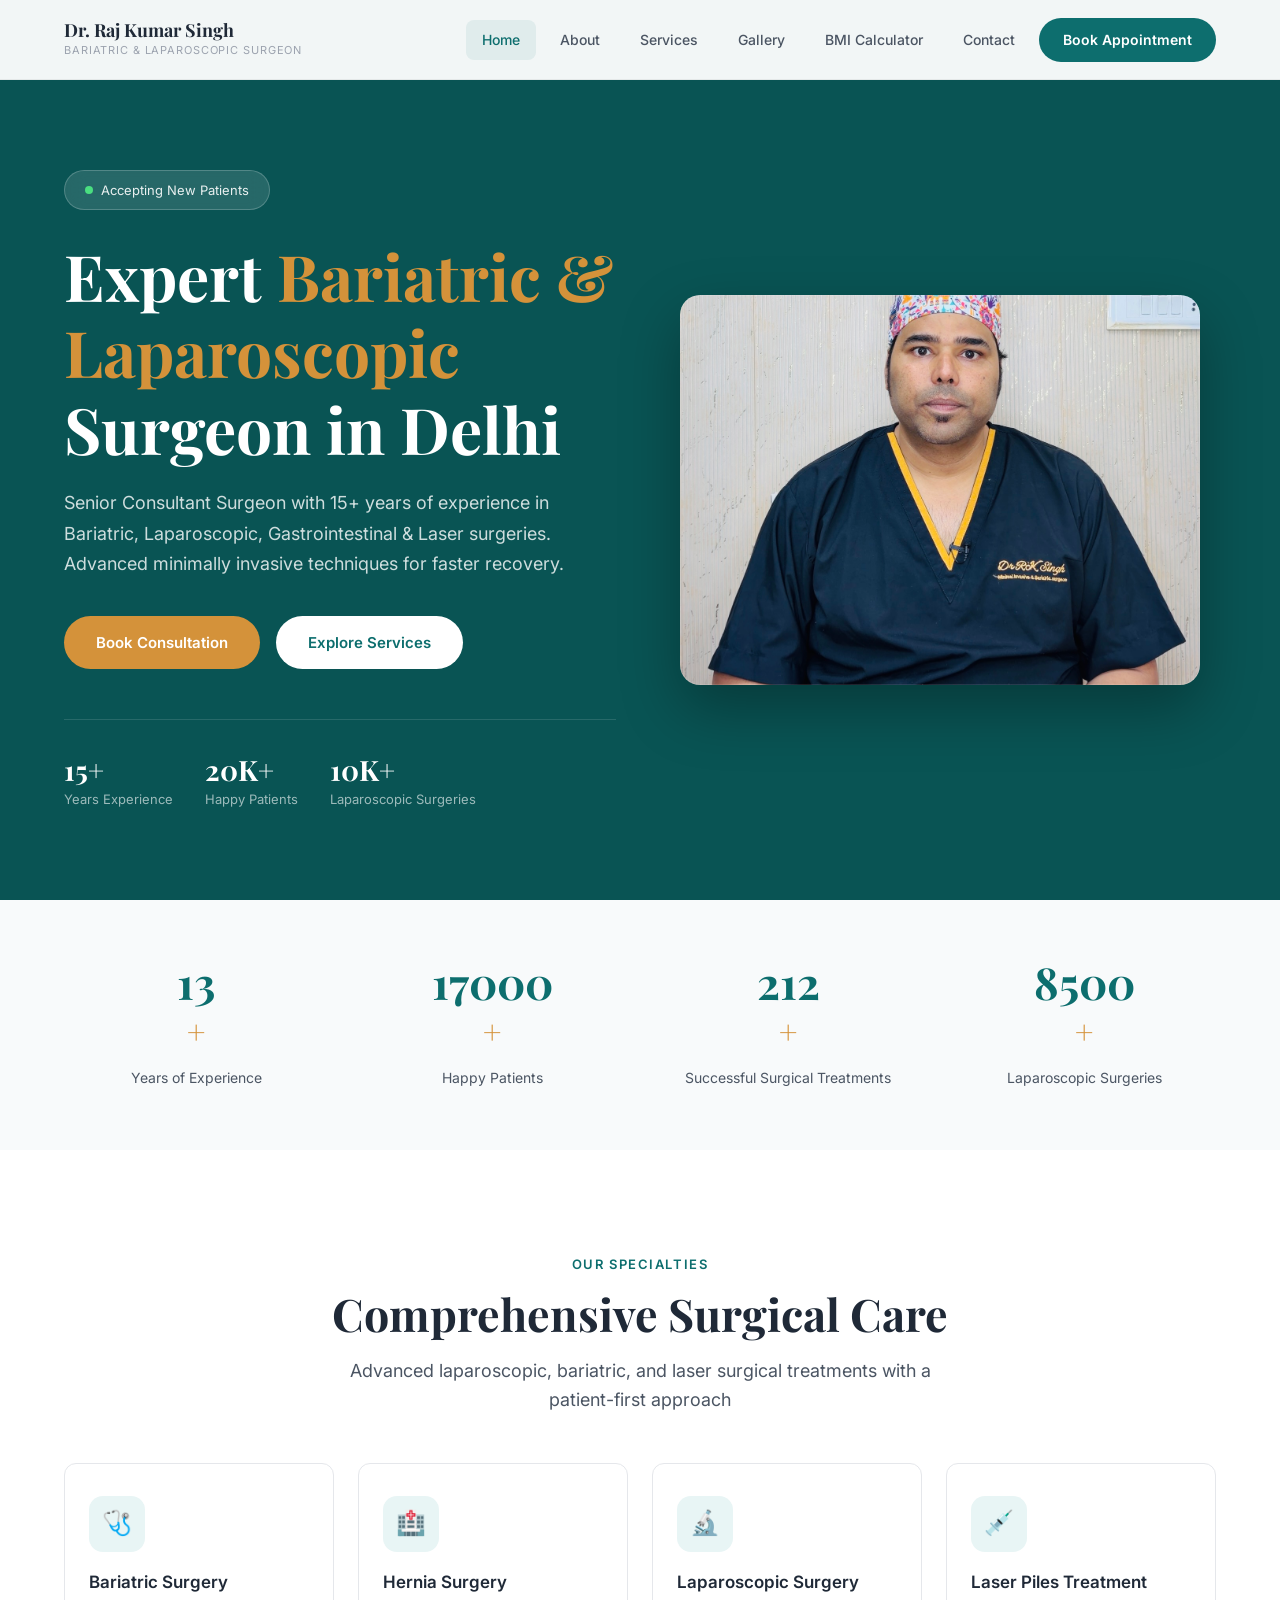
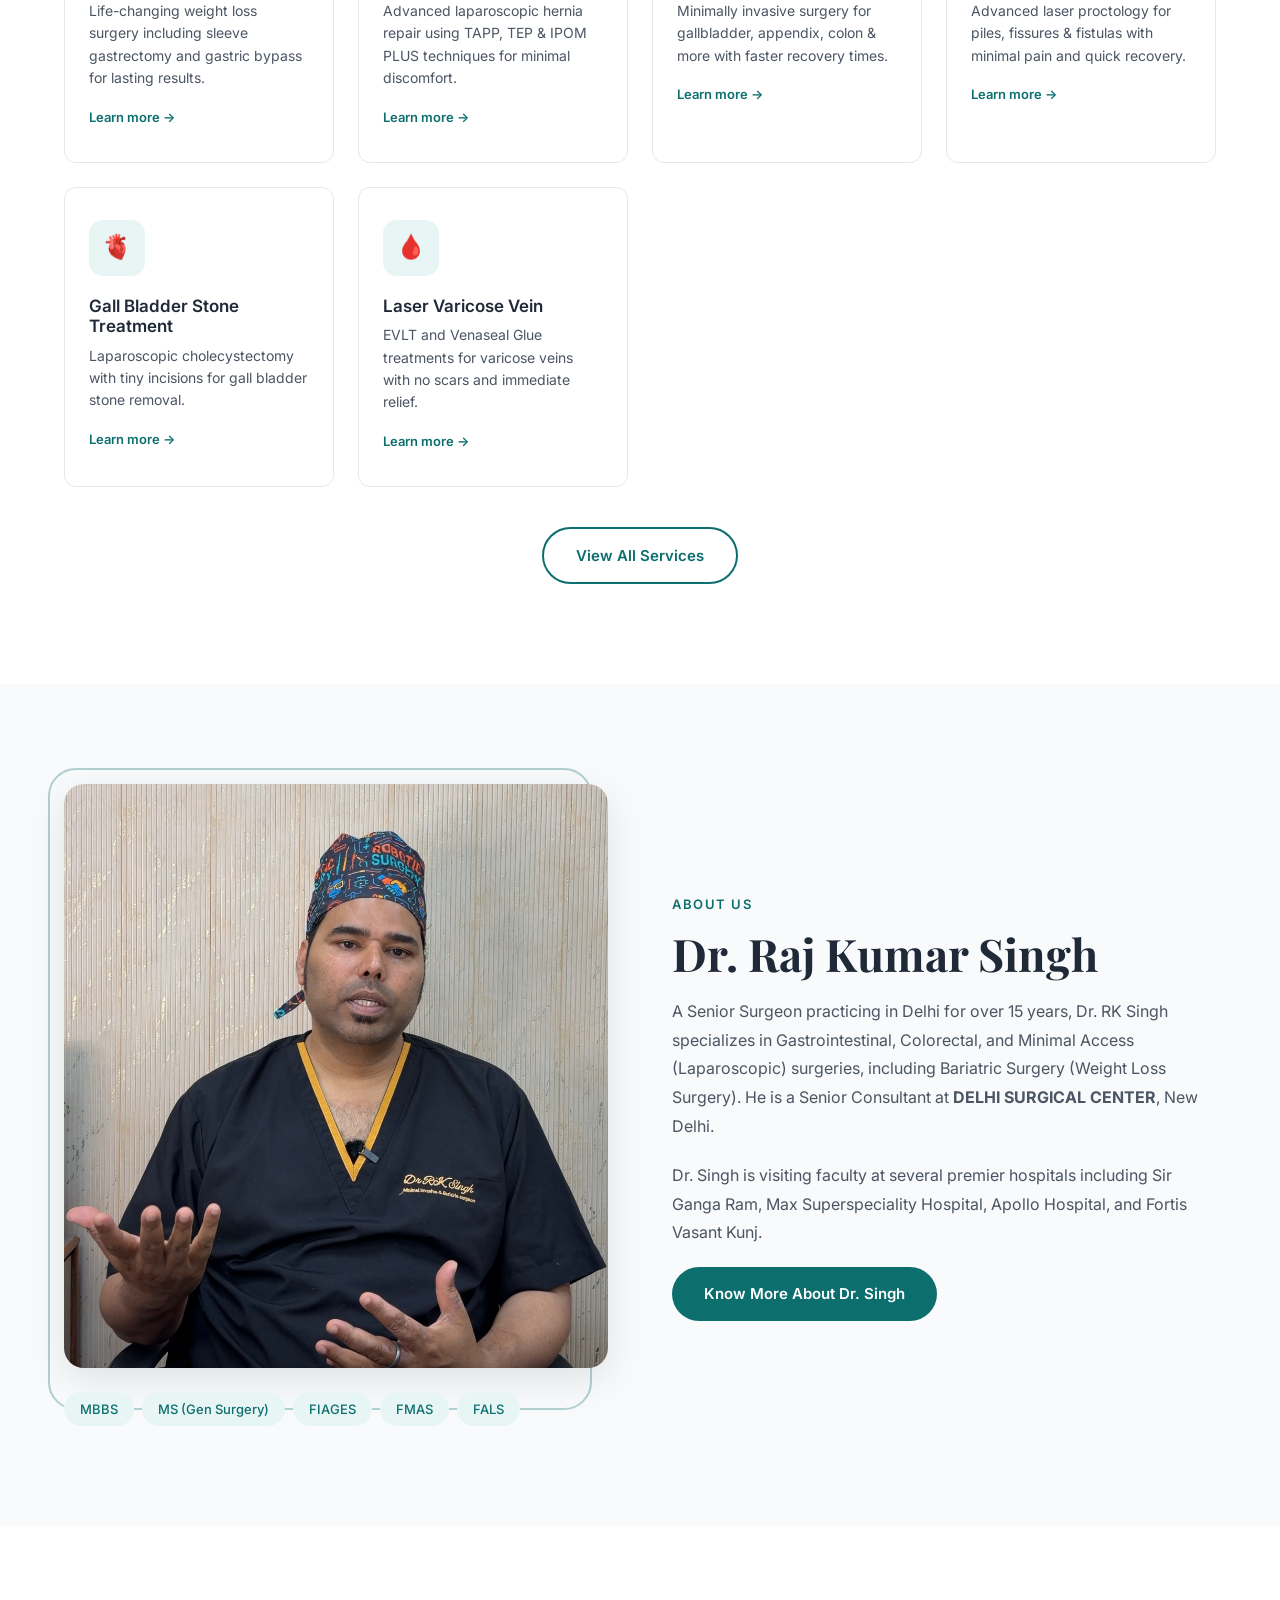
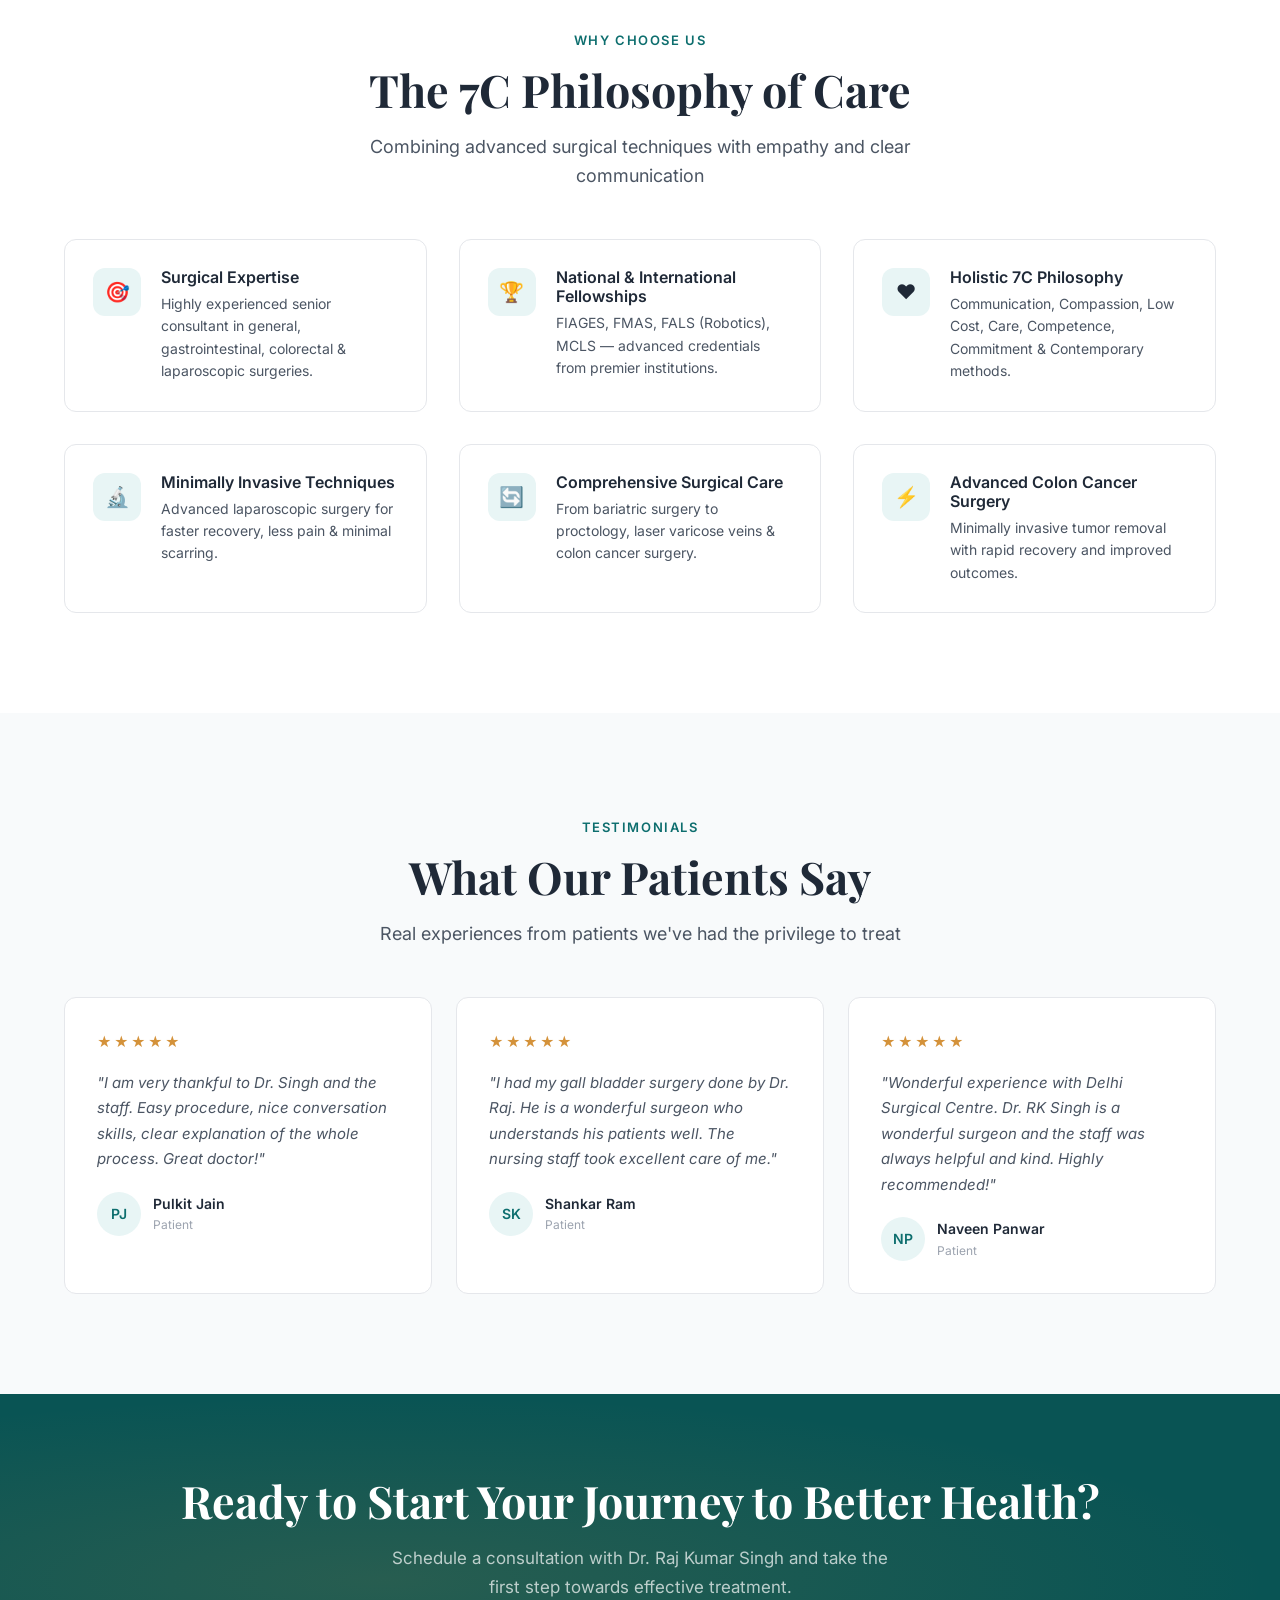
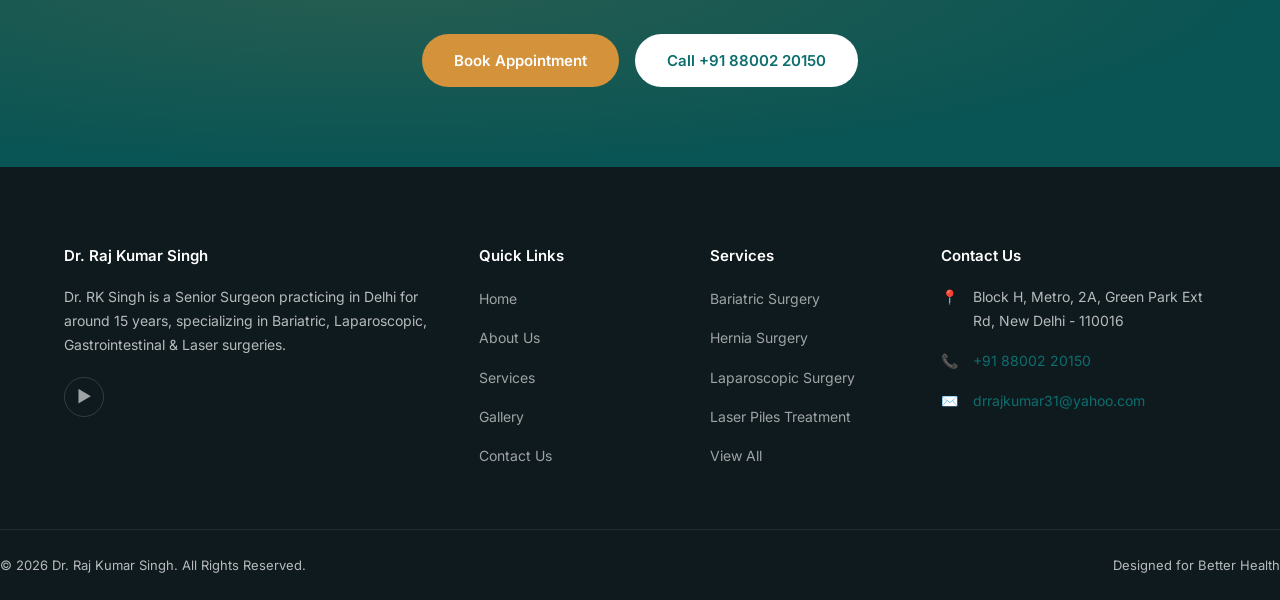
==== index.html @ a6ae3f58 "Initial commit: Dr. Raj Kumar Singh medical website" ====
<!DOCTYPE html>
<html lang="en">
<head>
  <meta charset="UTF-8">
  <meta name="viewport" content="width=device-width, initial-scale=1.0">
  <title>Dr. Raj Kumar Singh | Best Bariatric & Laparoscopic Surgeon in Green Park, Delhi</title>
  <meta name="description" content="Dr. Raj Kumar Singh - Senior Consultant Surgeon specializing in Bariatric, Laparoscopic, Gastrointestinal, Laser Piles & Hernia Surgery in Green Park, Delhi. 15+ years experience, 20,000+ happy patients.">
  <meta name="keywords" content="Bariatric Surgeon, Laparoscopic Surgeon, Laser Piles, Hernia Surgery, Weight Loss Surgery, Green Park, Delhi, Dr Raj Kumar Singh">
  <link rel="preconnect" href="https://fonts.googleapis.com">
  <link rel="preconnect" href="https://fonts.gstatic.com" crossorigin>
  <link href="https://fonts.googleapis.com/css2?family=Inter:wght@400;500;600;700&family=Playfair+Display:wght@600;700&display=swap" rel="stylesheet">
  <link rel="stylesheet" href="assets/css/styles.css">
</head>
<body>

  <a href="#main" class="skip-link">Skip to main content</a>

  <header class="header" role="banner">
    <div class="header-inner">
      <a href="index.html" class="logo" aria-label="Dr. Raj Kumar Singh Home">
        <div class="logo-text">
          <span class="name">Dr. Raj Kumar Singh</span>
          <span class="subtitle">Bariatric &amp; Laparoscopic Surgeon</span>
        </div>
      </a>
      <nav class="nav" role="navigation" aria-label="Main navigation">
        <a href="index.html" class="active">Home</a>
        <a href="about.html">About</a>
        <a href="services.html">Services</a>
        <a href="gallery.html">Gallery</a>
        <a href="tools/bmi-calculator.html">BMI Calculator</a>
        <a href="contact.html">Contact</a>
        <a href="contact.html" class="btn-nav">Book Appointment</a>
      </nav>
      <button class="hamburger" aria-label="Toggle navigation menu" aria-expanded="false">
        <span></span><span></span><span></span>
      </button>
    </div>
  </header>

  <main id="main">

    <section class="hero hero-split" aria-label="Hero banner">
      <div class="container">
        <div class="hero-split-inner">
          <div class="hero-content">
            <div class="hero-badge fade-in">
              <span class="hero-badge-dot"></span>
              Accepting New Patients
            </div>
            <h1 class="fade-in fade-in-delay-1">
              Expert <span class="highlight">Bariatric &amp; Laparoscopic</span> Surgeon in Delhi
            </h1>
            <p class="fade-in fade-in-delay-2">
              Senior Consultant Surgeon with 15+ years of experience in Bariatric, Laparoscopic, Gastrointestinal &amp; Laser surgeries. Advanced minimally invasive techniques for faster recovery.
            </p>
            <div class="hero-actions fade-in fade-in-delay-3">
              <a href="contact.html" class="btn btn-accent">Book Consultation</a>
              <a href="services.html" class="btn btn-white">Explore Services</a>
            </div>
            <div class="hero-stats-tag fade-in fade-in-delay-4">
              <div class="hero-stat-item">
                <span class="number">15+</span>
                <span class="label">Years Experience</span>
              </div>
              <div class="hero-stat-item">
                <span class="number">20K+</span>
                <span class="label">Happy Patients</span>
              </div>
              <div class="hero-stat-item">
                <span class="number">10K+</span>
                <span class="label">Laparoscopic Surgeries</span>
              </div>
            </div>
          </div>
          <div class="hero-media fade-in fade-in-delay-2">
            <div class="hero-media-frame">
              <video autoplay muted loop playsinline poster="assets/user/IMG_4590.PNG">
                <source src="assets/user/RajpreparingforOT.MOV" type="video/quicktime">
              </video>
            </div>
          </div>
        </div>
      </div>
    </section>

    <section class="section-alt stats-section" aria-label="Practice statistics">
      <div class="container">
        <div class="stats-grid">
          <div class="stat-item fade-in">
            <div class="stat-number" data-target="15">0</div>
            <div class="stat-plus">+</div>
            <div class="stat-label">Years of Experience</div>
          </div>
          <div class="stat-item fade-in">
            <div class="stat-number" data-target="20000">0</div>
            <div class="stat-plus">+</div>
            <div class="stat-label">Happy Patients</div>
          </div>
          <div class="stat-item fade-in">
            <div class="stat-number" data-target="250">0</div>
            <div class="stat-plus">+</div>
            <div class="stat-label">Successful Surgical Treatments</div>
          </div>
          <div class="stat-item fade-in">
            <div class="stat-number" data-target="10000">0</div>
            <div class="stat-plus">+</div>
            <div class="stat-label">Laparoscopic Surgeries</div>
          </div>
        </div>
      </div>
    </section>

    <section class="section" aria-label="Medical specialties">
      <div class="container">
        <div class="text-center fade-in">
          <span class="section-label">Our Specialties</span>
          <h2 class="section-title">Comprehensive Surgical Care</h2>
          <p class="section-subtitle">Advanced laparoscopic, bariatric, and laser surgical treatments with a patient-first approach</p>
        </div>
        <div class="services-grid">
          <div class="service-card fade-in fade-in-delay-1">
            <div class="service-icon">🩺</div>
            <h3>Bariatric Surgery</h3>
            <p>Life-changing weight loss surgery including sleeve gastrectomy and gastric bypass for lasting results.</p>
            <a href="services.html#bariatric" class="service-link">Learn more →</a>
          </div>
          <div class="service-card fade-in fade-in-delay-1">
            <div class="service-icon">🏥</div>
            <h3>Hernia Surgery</h3>
            <p>Advanced laparoscopic hernia repair using TAPP, TEP &amp; IPOM PLUS techniques for minimal discomfort.</p>
            <a href="services.html#hernia" class="service-link">Learn more →</a>
          </div>
          <div class="service-card fade-in fade-in-delay-2">
            <div class="service-icon">🔬</div>
            <h3>Laparoscopic Surgery</h3>
            <p>Minimally invasive surgery for gallbladder, appendix, colon &amp; more with faster recovery times.</p>
            <a href="services.html#laparoscopic" class="service-link">Learn more →</a>
          </div>
          <div class="service-card fade-in fade-in-delay-2">
            <div class="service-icon">💉</div>
            <h3>Laser Piles Treatment</h3>
            <p>Advanced laser proctology for piles, fissures &amp; fistulas with minimal pain and quick recovery.</p>
            <a href="services.html#laser-piles" class="service-link">Learn more →</a>
          </div>
          <div class="service-card fade-in fade-in-delay-3">
            <div class="service-icon">🫀</div>
            <h3>Gall Bladder Stone Treatment</h3>
            <p>Laparoscopic cholecystectomy with tiny incisions for gall bladder stone removal.</p>
            <a href="services.html#gallbladder" class="service-link">Learn more →</a>
          </div>
          <div class="service-card fade-in fade-in-delay-3">
            <div class="service-icon">🩸</div>
            <h3>Laser Varicose Vein</h3>
            <p>EVLT and Venaseal Glue treatments for varicose veins with no scars and immediate relief.</p>
            <a href="services.html#varicose-vein" class="service-link">Learn more →</a>
          </div>
        </div>
        <div class="text-center" style="margin-top:40px;">
          <a href="services.html" class="btn btn-outline">View All Services</a>
        </div>
      </div>
    </section>

    <section class="section section-alt" aria-label="About Dr. Raj Kumar Singh">
      <div class="container">
        <div class="about-grid">
          <div class="about-image fade-in">
            <img src="assets/user/IMG_4389.PNG" alt="Dr. Raj Kumar Singh">
            <div class="about-qualifications">
              <span>MBBS</span>
              <span>MS (Gen Surgery)</span>
              <span>FIAGES</span>
              <span>FMAS</span>
              <span>FALS</span>
            </div>
          </div>
          <div class="fade-in fade-in-delay-1">
            <span class="section-label">About Us</span>
            <h2>Dr. Raj Kumar Singh</h2>
            <p style="color:var(--text-secondary);line-height:1.8;margin-bottom:20px;">
              A Senior Surgeon practicing in Delhi for over 15 years, Dr. RK Singh specializes in Gastrointestinal, Colorectal, and Minimal Access (Laparoscopic) surgeries, including Bariatric Surgery (Weight Loss Surgery). He is a Senior Consultant at <strong>DELHI SURGICAL CENTER</strong>, New Delhi.
            </p>
            <p style="color:var(--text-secondary);line-height:1.8;margin-bottom:20px;">
              Dr. Singh is visiting faculty at several premier hospitals including Sir Ganga Ram, Max Superspeciality Hospital, Apollo Hospital, and Fortis Vasant Kunj.
            </p>
            <a href="about.html" class="btn btn-primary">Know More About Dr. Singh</a>
          </div>
        </div>
      </div>
    </section>

    <section class="section" aria-label="Why choose Dr. Singh">
      <div class="container">
        <div class="text-center fade-in">
          <span class="section-label">Why Choose Us</span>
          <h2 class="section-title">The 7C Philosophy of Care</h2>
          <p class="section-subtitle">Combining advanced surgical techniques with empathy and clear communication</p>
        </div>
        <div class="why-grid">
          <div class="why-card fade-in fade-in-delay-1">
            <div class="why-icon">🎯</div>
            <div><h4>Surgical Expertise</h4><p>Highly experienced senior consultant in general, gastrointestinal, colorectal &amp; laparoscopic surgeries.</p></div>
          </div>
          <div class="why-card fade-in fade-in-delay-1">
            <div class="why-icon">🏆</div>
            <div><h4>National &amp; International Fellowships</h4><p>FIAGES, FMAS, FALS (Robotics), MCLS — advanced credentials from premier institutions.</p></div>
          </div>
          <div class="why-card fade-in fade-in-delay-2">
            <div class="why-icon">❤️</div>
            <div><h4>Holistic 7C Philosophy</h4><p>Communication, Compassion, Low Cost, Care, Competence, Commitment &amp; Contemporary methods.</p></div>
          </div>
          <div class="why-card fade-in fade-in-delay-2">
            <div class="why-icon">🔬</div>
            <div><h4>Minimally Invasive Techniques</h4><p>Advanced laparoscopic surgery for faster recovery, less pain &amp; minimal scarring.</p></div>
          </div>
          <div class="why-card fade-in fade-in-delay-3">
            <div class="why-icon">🔄</div>
            <div><h4>Comprehensive Surgical Care</h4><p>From bariatric surgery to proctology, laser varicose veins &amp; colon cancer surgery.</p></div>
          </div>
          <div class="why-card fade-in fade-in-delay-3">
            <div class="why-icon">⚡</div>
            <div><h4>Advanced Colon Cancer Surgery</h4><p>Minimally invasive tumor removal with rapid recovery and improved outcomes.</p></div>
          </div>
        </div>
      </div>
    </section>

    <section class="section section-alt" aria-label="Patient testimonials">
      <div class="container">
        <div class="text-center fade-in">
          <span class="section-label">Testimonials</span>
          <h2 class="section-title">What Our Patients Say</h2>
          <p class="section-subtitle">Real experiences from patients we've had the privilege to treat</p>
        </div>
        <div class="testimonials-grid">
          <div class="testimonial-card fade-in fade-in-delay-1">
            <div class="testimonial-stars">★★★★★</div>
            <p class="testimonial-text">"I am very thankful to Dr. Singh and the staff. Easy procedure, nice conversation skills, clear explanation of the whole process. Great doctor!"</p>
            <div class="testimonial-author">
              <div class="testimonial-avatar">PJ</div>
              <div><div class="testimonial-name">Pulkit Jain</div><div class="testimonial-role">Patient</div></div>
            </div>
          </div>
          <div class="testimonial-card fade-in fade-in-delay-2">
            <div class="testimonial-stars">★★★★★</div>
            <p class="testimonial-text">"I had my gall bladder surgery done by Dr. Raj. He is a wonderful surgeon who understands his patients well. The nursing staff took excellent care of me."</p>
            <div class="testimonial-author">
              <div class="testimonial-avatar">SK</div>
              <div><div class="testimonial-name">Shankar Ram</div><div class="testimonial-role">Patient</div></div>
            </div>
          </div>
          <div class="testimonial-card fade-in fade-in-delay-3">
            <div class="testimonial-stars">★★★★★</div>
            <p class="testimonial-text">"Wonderful experience with Delhi Surgical Centre. Dr. RK Singh is a wonderful surgeon and the staff was always helpful and kind. Highly recommended!"</p>
            <div class="testimonial-author">
              <div class="testimonial-avatar">NP</div>
              <div><div class="testimonial-name">Naveen Panwar</div><div class="testimonial-role">Patient</div></div>
            </div>
          </div>
        </div>
      </div>
    </section>

    <section class="cta-section" aria-label="Call to action">
      <div class="container">
        <div class="cta-content fade-in">
          <h2>Ready to Start Your Journey to Better Health?</h2>
          <p>Schedule a consultation with Dr. Raj Kumar Singh and take the first step towards effective treatment.</p>
          <div class="cta-actions">
            <a href="contact.html" class="btn btn-accent">Book Appointment</a>
            <a href="tel:+918800220150" class="btn btn-white">Call +91 88002 20150</a>
          </div>
        </div>
      </div>
    </section>

  </main>

  <footer class="footer" role="contentinfo">
    <div class="container">
      <div class="footer-grid">
        <div>
          <h4>Dr. Raj Kumar Singh</h4>
          <p>Dr. RK Singh is a Senior Surgeon practicing in Delhi for around 15 years, specializing in Bariatric, Laparoscopic, Gastrointestinal &amp; Laser surgeries.</p>
          <div class="footer-social">
            <a href="https://youtube.com/@definitecure2717" aria-label="YouTube" target="_blank" rel="noopener">▶</a>
          </div>
        </div>
        <div>
          <h4>Quick Links</h4>
          <ul class="footer-links">
            <li><a href="index.html">Home</a></li>
            <li><a href="about.html">About Us</a></li>
            <li><a href="services.html">Services</a></li>
            <li><a href="gallery.html">Gallery</a></li>
            <li><a href="contact.html">Contact Us</a></li>
          </ul>
        </div>
        <div>
          <h4>Services</h4>
          <ul class="footer-links">
            <li><a href="services.html#bariatric">Bariatric Surgery</a></li>
            <li><a href="services.html#hernia">Hernia Surgery</a></li>
            <li><a href="services.html#laparoscopic">Laparoscopic Surgery</a></li>
            <li><a href="services.html#laser-piles">Laser Piles Treatment</a></li>
            <li><a href="services.html">View All</a></li>
          </ul>
        </div>
        <div>
          <h4>Contact Us</h4>
          <div class="footer-contact-item">
            <span class="icon">📍</span>
            <span>Block H, Metro, 2A, Green Park Ext Rd, New Delhi - 110016</span>
          </div>
          <div class="footer-contact-item">
            <span class="icon">📞</span>
            <a href="tel:+918800220150">+91 88002 20150</a>
          </div>
          <div class="footer-contact-item">
            <span class="icon">✉️</span>
            <a href="mailto:drrajkumar31@yahoo.com">drrajkumar31@yahoo.com</a>
          </div>
        </div>
      </div>
    </div>
    <div class="footer-bottom">
      <span>&copy; 2026 Dr. Raj Kumar Singh. All Rights Reserved.</span>
      <span>Designed for Better Health</span>
    </div>
  </footer>

  <script src="assets/js/main.js"></script>
</body>
</html>
---- assets/css/styles.css ----
/* ============================================
   Dr. Raj Kumar Singh - Medical Website
   Design System
   ============================================ */

/* --- CSS Variables / Design Tokens --- */
:root {
  --primary: #0D6E6E;
  --primary-dark: #095454;
  --primary-light: #E8F5F5;
  --primary-glow: rgba(13, 110, 110, 0.08);
  --accent: #D4923A;
  --accent-dark: #B87A2E;
  --accent-light: #FFF3E0;
  --surface: #FFFFFF;
  --surface-alt: #F8FAFB;
  --text: #1F2937;
  --text-secondary: #4B5563;
  --text-muted: #9CA3AF;
  --border: #E5E7EB;
  --radius: 12px;
  --radius-lg: 20px;
  --shadow-sm: 0 1px 3px rgba(0,0,0,0.06);
  --shadow: 0 4px 16px rgba(0,0,0,0.08);
  --shadow-lg: 0 12px 40px rgba(0,0,0,0.1);
  --shadow-xl: 0 24px 60px rgba(0,0,0,0.15);
  --transition: 0.3s cubic-bezier(0.4, 0, 0.2, 1);
  --font-display: 'Playfair Display', Georgia, serif;
  --font-body: 'Inter', -apple-system, BlinkMacSystemFont, 'Segoe UI', sans-serif;
  --max-width: 1200px;
  --header-height: 80px;
}

/* --- Reset & Base --- */
*, *::before, *::after {
  margin: 0;
  padding: 0;
  box-sizing: border-box;
}

html {
  scroll-behavior: smooth;
  -webkit-font-smoothing: antialiased;
  -moz-osx-font-smoothing: grayscale;
}

body {
  font-family: var(--font-body);
  color: var(--text);
  line-height: 1.7;
  background: var(--surface);
  overflow-x: hidden;
}

img {
  max-width: 100%;
  height: auto;
  display: block;
}

a {
  color: var(--primary);
  text-decoration: none;
  transition: var(--transition);
}

a:hover {
  color: var(--primary-dark);
}

.container {
  max-width: var(--max-width);
  margin: 0 auto;
  padding: 0 24px;
}

.section {
  padding: 100px 0;
}

.section-alt {
  background: var(--surface-alt);
}

/* --- Typography --- */
h1, h2, h3, h4, h5 {
  font-family: var(--font-display);
  font-weight: 700;
  line-height: 1.2;
  color: var(--text);
}

h1 { font-size: clamp(2.5rem, 5vw, 4rem); }
h2 { font-size: clamp(2rem, 3.5vw, 3rem); margin-bottom: 16px; }
h3 { font-size: clamp(1.25rem, 2vw, 1.5rem); }
h4 { font-size: 1.125rem; }

.section-label {
  display: inline-block;
  font-family: var(--font-body);
  font-size: 0.8125rem;
  font-weight: 600;
  text-transform: uppercase;
  letter-spacing: 0.12em;
  color: var(--primary);
  margin-bottom: 12px;
}

.section-title {
  margin-bottom: 16px;
}

.section-subtitle {
  font-family: var(--font-body);
  font-size: 1.125rem;
  color: var(--text-secondary);
  max-width: 600px;
  line-height: 1.6;
}

.text-center { text-align: center; }
.text-center .section-subtitle { margin: 0 auto; }

/* --- Buttons --- */
.btn {
  display: inline-flex;
  align-items: center;
  gap: 8px;
  padding: 14px 32px;
  font-family: var(--font-body);
  font-size: 0.9375rem;
  font-weight: 600;
  border-radius: 50px;
  border: none;
  cursor: pointer;
  transition: var(--transition);
  text-decoration: none;
}

.btn-primary {
  background: var(--primary);
  color: #fff;
}

.btn-primary:hover {
  background: var(--primary-dark);
  color: #fff;
  transform: translateY(-2px);
  box-shadow: 0 8px 24px rgba(13, 110, 110, 0.3);
}

.btn-accent {
  background: var(--accent);
  color: #fff;
}

.btn-accent:hover {
  background: var(--accent-dark);
  color: #fff;
  transform: translateY(-2px);
  box-shadow: 0 8px 24px rgba(212, 146, 58, 0.3);
}

.btn-outline {
  background: transparent;
  color: var(--primary);
  border: 2px solid var(--primary);
}

.btn-outline:hover {
  background: var(--primary);
  color: #fff;
  transform: translateY(-2px);
}

.btn-white {
  background: #fff;
  color: var(--primary);
}

.btn-white:hover {
  background: var(--primary-light);
  transform: translateY(-2px);
  box-shadow: 0 8px 24px rgba(255,255,255,0.3);
}

/* --- Header / Navbar --- */
.header {
  position: fixed;
  top: 0;
  left: 0;
  right: 0;
  z-index: 1000;
  background: rgba(255,255,255,0.95);
  backdrop-filter: blur(20px);
  -webkit-backdrop-filter: blur(20px);
  border-bottom: 1px solid rgba(0,0,0,0.06);
  transition: var(--transition);
  height: var(--header-height);
}

.header.scrolled {
  box-shadow: 0 2px 20px rgba(0,0,0,0.08);
}

.header-inner {
  display: flex;
  align-items: center;
  justify-content: space-between;
  height: var(--header-height);
  max-width: var(--max-width);
  margin: 0 auto;
  padding: 0 24px;
}

.logo {
  display: flex;
  align-items: center;
  gap: 12px;
}

.logo img {
  height: 48px;
  width: auto;
}

.logo-text {
  display: flex;
  flex-direction: column;
}

.logo-text .name {
  font-family: var(--font-display);
  font-size: 1.125rem;
  font-weight: 700;
  color: var(--text);
  line-height: 1.2;
}

.logo-text .subtitle {
  font-size: 0.6875rem;
  color: var(--text-muted);
  text-transform: uppercase;
  letter-spacing: 0.08em;
}

/* --- Navigation --- */
.nav {
  display: flex;
  align-items: center;
  gap: 8px;
}

.nav a {
  padding: 8px 16px;
  font-size: 0.875rem;
  font-weight: 500;
  color: var(--text-secondary);
  border-radius: 8px;
  transition: var(--transition);
}

.nav a:hover,
.nav a.active {
  color: var(--primary);
  background: var(--primary-glow);
}

.nav .btn-nav {
  background: var(--primary);
  color: #fff;
  padding: 10px 24px;
  border-radius: 50px;
  font-weight: 600;
}

.nav .btn-nav:hover {
  background: var(--primary-dark);
  color: #fff;
}

/* Hamburger */
.hamburger {
  display: none;
  flex-direction: column;
  gap: 5px;
  cursor: pointer;
  padding: 8px;
  background: none;
  border: none;
}

.hamburger span {
  display: block;
  width: 26px;
  height: 2.5px;
  background: var(--text);
  border-radius: 2px;
  transition: var(--transition);
}

.hamburger.active span:nth-child(1) { transform: rotate(45deg) translate(5px, 5px); }
.hamburger.active span:nth-child(2) { opacity: 0; }
.hamburger.active span:nth-child(3) { transform: rotate(-45deg) translate(5px, -5px); }

/* --- Hero Section --- */
.hero {
  min-height: 100vh;
  display: flex;
  align-items: center;
  position: relative;
  overflow: hidden;
  padding-top: var(--header-height);
  background: var(--primary-dark);
}

.hero .container {
  position: relative;
  z-index: 2;
  width: 100%;
}

.hero-content {
  max-width: 600px;
}

/* Split hero layout */
.hero-split-inner {
  display: grid;
  grid-template-columns: 1fr 1fr;
  gap: 48px;
  align-items: center;
  min-height: calc(100vh - var(--header-height) - 80px);
}

.hero-media {
  display: flex;
  justify-content: center;
  align-items: center;
}

.hero-media-frame {
  position: relative;
  width: 100%;
  max-width: 520px;
  border-radius: 20px;
  overflow: hidden;
  box-shadow: 0 24px 60px rgba(0,0,0,0.3);
  aspect-ratio: 4/3;
}

.hero-media-frame::after {
  content: '';
  position: absolute;
  inset: 0;
  border-radius: 20px;
  border: 1px solid rgba(255,255,255,0.1);
  pointer-events: none;
}

.hero-media-frame video,
.hero-media-frame img {
  width: 100%;
  height: 100%;
  object-fit: cover;
  display: block;
}

.hero-badge {
  display: inline-flex;
  align-items: center;
  gap: 8px;
  padding: 8px 20px;
  background: rgba(255,255,255,0.12);
  border: 1px solid rgba(255,255,255,0.2);
  border-radius: 50px;
  font-size: 0.8125rem;
  color: rgba(255,255,255,0.9);
  margin-bottom: 28px;
  backdrop-filter: blur(10px);
}

.hero-badge-dot {
  width: 8px;
  height: 8px;
  background: #4ADE80;
  border-radius: 50%;
  animation: pulse-dot 2s ease-in-out infinite;
}

@keyframes pulse-dot {
  0%, 100% { opacity: 1; }
  50% { opacity: 0.4; }
}

.hero h1 {
  color: #fff;
  margin-bottom: 20px;
}

.hero h1 .highlight {
  color: var(--accent);
}

.hero p {
  font-size: 1.125rem;
  color: rgba(255,255,255,0.8);
  line-height: 1.7;
  margin-bottom: 36px;
  max-width: 540px;
}

.hero-actions {
  display: flex;
  gap: 16px;
  flex-wrap: wrap;
}

.hero-stats-tag {
  display: flex;
  gap: 32px;
  margin-top: 50px;
  padding-top: 36px;
  border-top: 1px solid rgba(255,255,255,0.12);
}

.hero-stat-item {
  display: flex;
  flex-direction: column;
}

.hero-stat-item .number {
  font-family: var(--font-display);
  font-size: 1.75rem;
  font-weight: 700;
  color: #fff;
  line-height: 1;
}

.hero-stat-item .label {
  font-size: 0.8125rem;
  color: rgba(255,255,255,0.6);
  margin-top: 4px;
}

/* --- Services Grid --- */
.services-grid {
  display: grid;
  grid-template-columns: repeat(auto-fill, minmax(260px, 1fr));
  gap: 24px;
  margin-top: 48px;
}

.service-card {
  background: var(--surface);
  border: 1px solid var(--border);
  border-radius: var(--radius);
  padding: 32px 24px;
  transition: var(--transition);
  cursor: default;
}

.service-card:hover {
  border-color: var(--primary);
  box-shadow: var(--shadow);
  transform: translateY(-4px);
}

.service-icon {
  width: 56px;
  height: 56px;
  background: var(--primary-light);
  border-radius: 14px;
  display: flex;
  align-items: center;
  justify-content: center;
  margin-bottom: 20px;
  font-size: 1.5rem;
}

.service-card h3 {
  font-family: var(--font-body);
  font-weight: 600;
  font-size: 1.0625rem;
  margin-bottom: 8px;
}

.service-card p {
  font-size: 0.875rem;
  color: var(--text-secondary);
  line-height: 1.6;
}

.service-card .service-link {
  display: inline-flex;
  align-items: center;
  gap: 6px;
  margin-top: 16px;
  font-size: 0.8125rem;
  font-weight: 600;
  color: var(--primary);
}

/* --- About Section --- */
.about-grid {
  display: grid;
  grid-template-columns: 1fr 1fr;
  gap: 64px;
  align-items: center;
}

.about-image {
  position: relative;
}

.about-image img {
  width: 100%;
  border-radius: var(--radius-lg);
  box-shadow: var(--shadow-lg);
}

.about-image::before {
  content: '';
  position: absolute;
  top: -16px;
  left: -16px;
  right: 16px;
  bottom: 16px;
  border: 2px solid var(--primary);
  border-radius: calc(var(--radius-lg) + 8px);
  z-index: -1;
  opacity: 0.3;
}

.about-qualifications {
  display: flex;
  flex-wrap: wrap;
  gap: 8px;
  margin-top: 24px;
}

.about-qualifications span {
  display: inline-flex;
  padding: 6px 16px;
  background: var(--primary-light);
  color: var(--primary);
  border-radius: 50px;
  font-size: 0.8125rem;
  font-weight: 500;
}

/* --- Stats Counter --- */
.stats-grid {
  display: grid;
  grid-template-columns: repeat(4, 1fr);
  gap: 32px;
  padding: 60px 0;
}

.stat-item {
  text-align: center;
}

.stat-number {
  font-family: var(--font-display);
  font-size: 2.75rem;
  font-weight: 700;
  color: var(--primary);
  line-height: 1;
}

.stat-plus {
  font-family: var(--font-display);
  font-size: 2rem;
  font-weight: 700;
  color: var(--accent);
}

.stat-label {
  font-size: 0.875rem;
  color: var(--text-secondary);
  margin-top: 8px;
}

/* --- Why Choose Us --- */
.why-grid {
  display: grid;
  grid-template-columns: repeat(auto-fill, minmax(320px, 1fr));
  gap: 32px;
  margin-top: 48px;
}

.why-card {
  display: flex;
  gap: 20px;
  padding: 28px;
  background: var(--surface);
  border-radius: var(--radius);
  border: 1px solid var(--border);
  transition: var(--transition);
}

.why-card:hover {
  border-color: var(--primary);
  box-shadow: var(--shadow);
}

.why-icon {
  width: 48px;
  height: 48px;
  min-width: 48px;
  background: var(--primary-light);
  border-radius: 12px;
  display: flex;
  align-items: center;
  justify-content: center;
  font-size: 1.25rem;
}

.why-card h4 {
  font-family: var(--font-body);
  font-weight: 600;
  font-size: 1rem;
  margin-bottom: 6px;
}

.why-card p {
  font-size: 0.875rem;
  color: var(--text-secondary);
  line-height: 1.6;
}

/* --- Testimonials --- */
.testimonials-grid {
  display: grid;
  grid-template-columns: repeat(auto-fill, minmax(320px, 1fr));
  gap: 24px;
  margin-top: 48px;
}

.testimonial-card {
  background: var(--surface);
  border: 1px solid var(--border);
  border-radius: var(--radius);
  padding: 32px;
  transition: var(--transition);
}

.testimonial-card:hover {
  box-shadow: var(--shadow);
  transform: translateY(-2px);
}

.testimonial-stars {
  color: var(--accent);
  font-size: 0.875rem;
  margin-bottom: 16px;
  letter-spacing: 2px;
}

.testimonial-text {
  font-size: 0.9375rem;
  color: var(--text-secondary);
  line-height: 1.7;
  font-style: italic;
  margin-bottom: 20px;
}

.testimonial-author {
  display: flex;
  align-items: center;
  gap: 12px;
}

.testimonial-avatar {
  width: 44px;
  height: 44px;
  border-radius: 50%;
  background: var(--primary-light);
  display: flex;
  align-items: center;
  justify-content: center;
  font-weight: 600;
  color: var(--primary);
  font-size: 0.875rem;
}

.testimonial-name {
  font-weight: 600;
  font-size: 0.875rem;
}

.testimonial-role {
  font-size: 0.75rem;
  color: var(--text-muted);
}

/* --- CTA Section --- */
.cta-section {
  background: var(--primary-dark);
  position: relative;
  overflow: hidden;
}

.cta-section::before {
  content: '';
  position: absolute;
  inset: 0;
  background: radial-gradient(ellipse at 30% 50%, rgba(212,146,58,0.15) 0%, transparent 70%);
}

.cta-content {
  position: relative;
  text-align: center;
  padding: 80px 0;
}

.cta-content h2 {
  color: #fff;
  margin-bottom: 16px;
}

.cta-content p {
  color: rgba(255,255,255,0.7);
  max-width: 500px;
  margin: 0 auto 32px;
  font-size: 1.0625rem;
}

.cta-actions {
  display: flex;
  gap: 16px;
  justify-content: center;
  flex-wrap: wrap;
}

/* --- Contact Page --- */
.contact-grid {
  display: grid;
  grid-template-columns: 1fr 1fr;
  gap: 48px;
  align-items: start;
}

.contact-info-cards {
  display: flex;
  flex-direction: column;
  gap: 20px;
}

.contact-card {
  display: flex;
  gap: 16px;
  padding: 24px;
  background: var(--surface);
  border: 1px solid var(--border);
  border-radius: var(--radius);
  transition: var(--transition);
}

.contact-card:hover {
  border-color: var(--primary);
  box-shadow: var(--shadow-sm);
}

.contact-card-icon {
  width: 48px;
  height: 48px;
  min-width: 48px;
  background: var(--primary-light);
  border-radius: 12px;
  display: flex;
  align-items: center;
  justify-content: center;
  font-size: 1.25rem;
}

.contact-card h4 {
  font-family: var(--font-body);
  font-weight: 600;
  font-size: 0.9375rem;
  margin-bottom: 4px;
}

.contact-card p,
.contact-card a {
  font-size: 0.875rem;
  color: var(--text-secondary);
  line-height: 1.5;
}

.contact-form {
  background: var(--surface);
  border: 1px solid var(--border);
  border-radius: var(--radius-lg);
  padding: 40px;
}

.contact-form h3 {
  margin-bottom: 24px;
}

.form-group {
  margin-bottom: 20px;
}

.form-group label {
  display: block;
  font-size: 0.8125rem;
  font-weight: 600;
  margin-bottom: 6px;
  color: var(--text);
}

.form-group input,
.form-group textarea,
.form-group select {
  width: 100%;
  padding: 12px 16px;
  border: 1.5px solid var(--border);
  border-radius: 10px;
  font-family: var(--font-body);
  font-size: 0.9375rem;
  transition: var(--transition);
  background: var(--surface-alt);
  color: var(--text);
}

.form-group input:focus,
.form-group textarea:focus,
.form-group select:focus {
  outline: none;
  border-color: var(--primary);
  box-shadow: 0 0 0 3px var(--primary-glow);
  background: var(--surface);
}

.form-group textarea {
  min-height: 120px;
  resize: vertical;
}

.form-row {
  display: grid;
  grid-template-columns: 1fr 1fr;
  gap: 16px;
}

/* --- Map --- */
.map-container {
  margin-top: 48px;
  border-radius: var(--radius-lg);
  overflow: hidden;
  border: 1px solid var(--border);
  box-shadow: var(--shadow);
}

.map-container iframe {
  width: 100%;
  height: 400px;
  display: block;
}

/* --- BMI Calculator (deprecated - now inline in tools/bmi-calculator.html) --- */

/* --- Footer --- */
.footer {
  background: #0F1A1E;
  color: rgba(255,255,255,0.7);
  padding: 80px 0 0;
}

.footer-grid {
  display: grid;
  grid-template-columns: 2fr 1fr 1fr 1.5fr;
  gap: 48px;
}

.footer h4 {
  color: #fff;
  font-family: var(--font-body);
  font-weight: 600;
  font-size: 0.9375rem;
  margin-bottom: 20px;
}

.footer p {
  font-size: 0.875rem;
  line-height: 1.7;
  margin-bottom: 16px;
}

.footer-logo img {
  height: 48px;
  margin-bottom: 16px;
  filter: brightness(10);
}

.footer-links {
  list-style: none;
}

.footer-links li {
  margin-bottom: 12px;
}

.footer-links a {
  font-size: 0.875rem;
  color: rgba(255,255,255,0.6);
  transition: var(--transition);
}

.footer-links a:hover {
  color: var(--accent);
  padding-left: 4px;
}

.footer-contact-item {
  display: flex;
  gap: 12px;
  margin-bottom: 16px;
  font-size: 0.875rem;
}

.footer-contact-item .icon {
  color: var(--accent);
  min-width: 20px;
}

.footer-social {
  display: flex;
  gap: 12px;
  margin-top: 20px;
}

.footer-social a {
  width: 40px;
  height: 40px;
  border: 1px solid rgba(255,255,255,0.15);
  border-radius: 50%;
  display: flex;
  align-items: center;
  justify-content: center;
  color: rgba(255,255,255,0.6);
  transition: var(--transition);
  font-size: 1rem;
}

.footer-social a:hover {
  border-color: var(--accent);
  color: var(--accent);
  background: rgba(212,146,58,0.1);
}

.footer-subscribe form {
  display: flex;
  gap: 8px;
}

.footer-subscribe input {
  flex: 1;
  padding: 12px 16px;
  border: 1px solid rgba(255,255,255,0.15);
  border-radius: 8px;
  background: rgba(255,255,255,0.05);
  color: #fff;
  font-size: 0.875rem;
}

.footer-subscribe input::placeholder {
  color: rgba(255,255,255,0.35);
}

.footer-subscribe input:focus {
  outline: none;
  border-color: var(--accent);
}

.footer-bottom {
  margin-top: 48px;
  padding: 24px 0;
  border-top: 1px solid rgba(255,255,255,0.08);
  display: flex;
  justify-content: space-between;
  align-items: center;
  font-size: 0.8125rem;
}

/* --- Page Header (inner pages) --- */
.page-header {
  padding-top: calc(var(--header-height) + 60px);
  padding-bottom: 60px;
  background: var(--primary-dark);
  position: relative;
  overflow: hidden;
}

.page-header::after {
  content: '';
  position: absolute;
  bottom: 0;
  left: 0;
  right: 0;
  height: 4px;
  background: linear-gradient(90deg, var(--accent), var(--primary), var(--accent));
}

.page-header h1 {
  color: #fff;
  margin-bottom: 12px;
}

.page-header p {
  color: rgba(255,255,255,0.7);
  font-size: 1.0625rem;
  max-width: 500px;
}

/* --- Breadcrumbs --- */
.breadcrumbs {
  display: flex;
  gap: 8px;
  align-items: center;
  margin-bottom: 20px;
  font-size: 0.8125rem;
}

.breadcrumbs a {
  color: rgba(255,255,255,0.5);
}

.breadcrumbs a:hover {
  color: var(--accent);
}

.breadcrumbs span {
  color: rgba(255,255,255,0.3);
}

.breadcrumbs .current {
  color: var(--accent);
}

/* --- Gallery --- */
.gallery-grid {
  display: grid;
  grid-template-columns: repeat(auto-fill, minmax(280px, 1fr));
  gap: 16px;
  margin-top: 48px;
}

.gallery-item {
  position: relative;
  border-radius: var(--radius);
  overflow: hidden;
  aspect-ratio: 4/3;
  cursor: pointer;
}

.gallery-item img {
  width: 100%;
  height: 100%;
  object-fit: cover;
  transition: var(--transition);
}

.gallery-item:hover img {
  transform: scale(1.05);
}

.gallery-item .overlay {
  position: absolute;
  inset: 0;
  background: rgba(0,0,0,0.4);
  display: flex;
  align-items: center;
  justify-content: center;
  opacity: 0;
  transition: var(--transition);
}

.gallery-item:hover .overlay {
  opacity: 1;
}

/* --- Lightbox --- */
.lightbox {
  position: fixed;
  inset: 0;
  z-index: 2000;
  background: rgba(0,0,0,0.9);
  display: none;
  align-items: center;
  justify-content: center;
  padding: 40px;
}

.lightbox.open {
  display: flex;
}

.lightbox img {
  max-width: 90vw;
  max-height: 90vh;
  object-fit: contain;
  border-radius: 8px;
}

.lightbox-close {
  position: absolute;
  top: 24px;
  right: 24px;
  color: #fff;
  font-size: 2rem;
  cursor: pointer;
  width: 48px;
  height: 48px;
  display: flex;
  align-items: center;
  justify-content: center;
  border-radius: 50%;
  background: rgba(255,255,255,0.1);
  border: none;
  transition: var(--transition);
}

.lightbox-close:hover {
  background: rgba(255,255,255,0.2);
}

/* --- Services Detail --- */
.service-detail-hero {
  background: var(--primary-dark);
  padding-top: calc(var(--header-height) + 40px);
  padding-bottom: 60px;
  color: #fff;
}

.service-detail-content {
  max-width: 800px;
  margin: 0 auto;
}

.service-detail-content h2 {
  margin-top: 40px;
  margin-bottom: 16px;
}

.service-detail-content p {
  color: var(--text-secondary);
  line-height: 1.8;
  margin-bottom: 16px;
}

.service-detail-content ul {
  list-style: none;
  margin-bottom: 24px;
}

.service-detail-content ul li {
  padding: 8px 0 8px 28px;
  position: relative;
  color: var(--text-secondary);
}

.service-detail-content ul li::before {
  content: '✓';
  position: absolute;
  left: 0;
  color: var(--primary);
  font-weight: 700;
}

/* --- Animations --- */
.fade-in {
  opacity: 0;
  transform: translateY(24px);
  transition: opacity 0.6s ease, transform 0.6s ease;
}

.fade-in.visible {
  opacity: 1;
  transform: translateY(0);
}

.fade-in-delay-1 { transition-delay: 0.1s; }
.fade-in-delay-2 { transition-delay: 0.2s; }
.fade-in-delay-3 { transition-delay: 0.3s; }
.fade-in-delay-4 { transition-delay: 0.4s; }

/* --- Mobile Responsive --- */
@media (max-width: 1024px) {
  .about-grid {
    grid-template-columns: 1fr;
    gap: 40px;
  }
  .contact-grid {
    grid-template-columns: 1fr;
  }
  .footer-grid {
    grid-template-columns: 1fr 1fr;
    gap: 32px;
  }
  .stats-grid {
    grid-template-columns: repeat(2, 1fr);
    gap: 24px;
  }
}

@media (max-width: 768px) {
  .nav {
    position: fixed;
    top: var(--header-height);
    left: 0;
    right: 0;
    background: rgba(255,255,255,0.98);
    backdrop-filter: blur(20px);
    flex-direction: column;
    padding: 24px;
    gap: 8px;
    border-bottom: 1px solid var(--border);
    transform: translateY(-120%);
    opacity: 0;
    transition: var(--transition);
    box-shadow: var(--shadow-lg);
  }

  .nav.open {
    transform: translateY(0);
    opacity: 1;
  }

  .nav a {
    width: 100%;
    padding: 12px 16px;
  }

  .hamburger {
    display: flex;
  }

  .section {
    padding: 60px 0;
  }

  .hero-split-inner {
    grid-template-columns: 1fr;
    gap: 32px;
    min-height: auto;
    padding: 40px 0;
  }

  .hero-media {
    order: -1;
  }

  .hero-media-frame {
    max-width: 100%;
    aspect-ratio: 16/9;
  }

  .hero h1 {
    font-size: 2rem;
  }

  .hero-stats-tag {
    flex-wrap: wrap;
    gap: 20px;
  }

  .services-grid {
    grid-template-columns: 1fr;
  }

  .form-row {
    grid-template-columns: 1fr;
  }

  .footer-grid {
    grid-template-columns: 1fr;
  }

  .footer-bottom {
    flex-direction: column;
    gap: 12px;
    text-align: center;
  }

  .cta-content {
    padding: 60px 0;
  }

  .contact-form {
    padding: 24px;
  }

  .testimonials-grid {
    grid-template-columns: 1fr;
  }

  .why-grid {
    grid-template-columns: 1fr;
  }
}

@media (max-width: 480px) {
  .hero-actions {
    flex-direction: column;
  }

  .hero-actions .btn {
    width: 100%;
    justify-content: center;
  }

  .stats-grid {
    grid-template-columns: 1fr 1fr;
    gap: 16px;
  }

  .stat-number {
    font-size: 2rem;
  }
}

/* --- Accessibility & Utility --- */
.sr-only {
  position: absolute;
  width: 1px;
  height: 1px;
  padding: 0;
  margin: -1px;
  overflow: hidden;
  clip: rect(0,0,0,0);
  white-space: nowrap;
  border: 0;
}

.skip-link {
  position: absolute;
  top: -100%;
  left: 16px;
  background: var(--primary);
  color: #fff;
  padding: 12px 24px;
  z-index: 10000;
  border-radius: 0 0 8px 8px;
}

.skip-link:focus {
  top: 0;
}
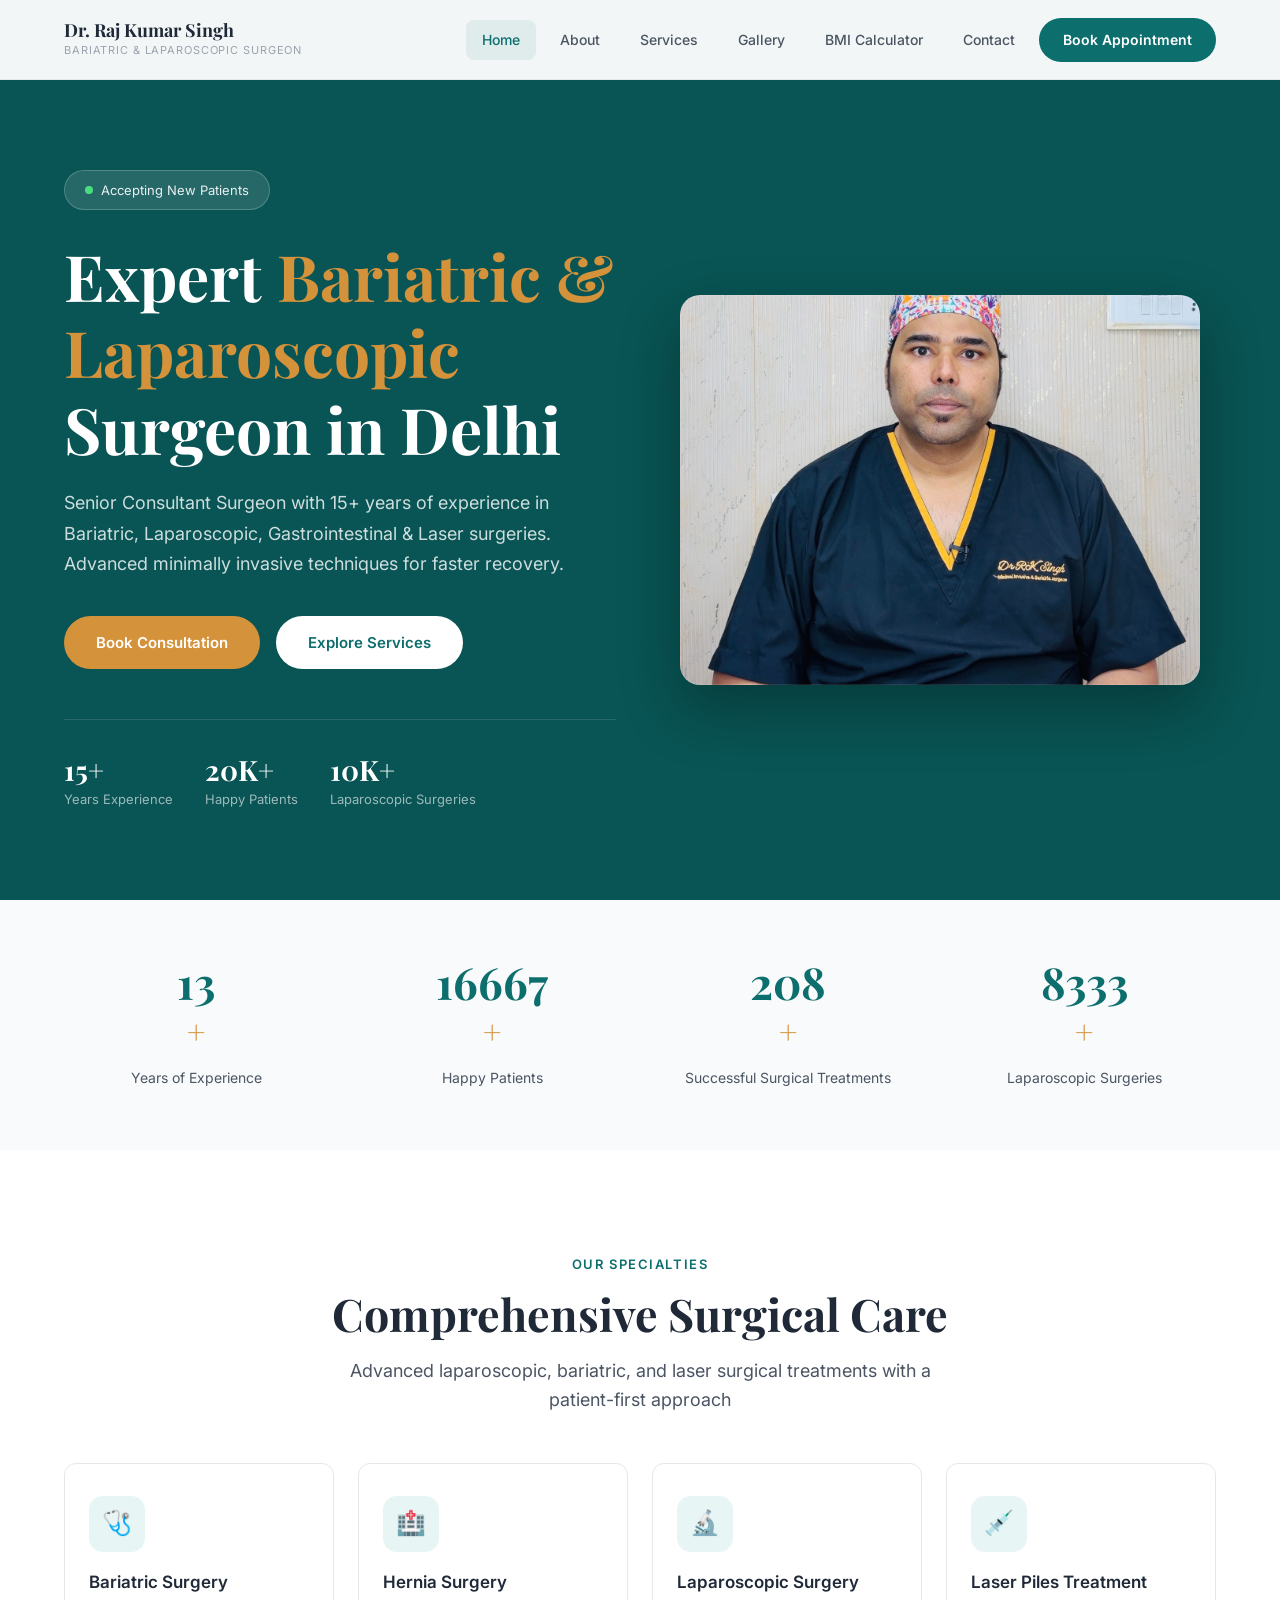
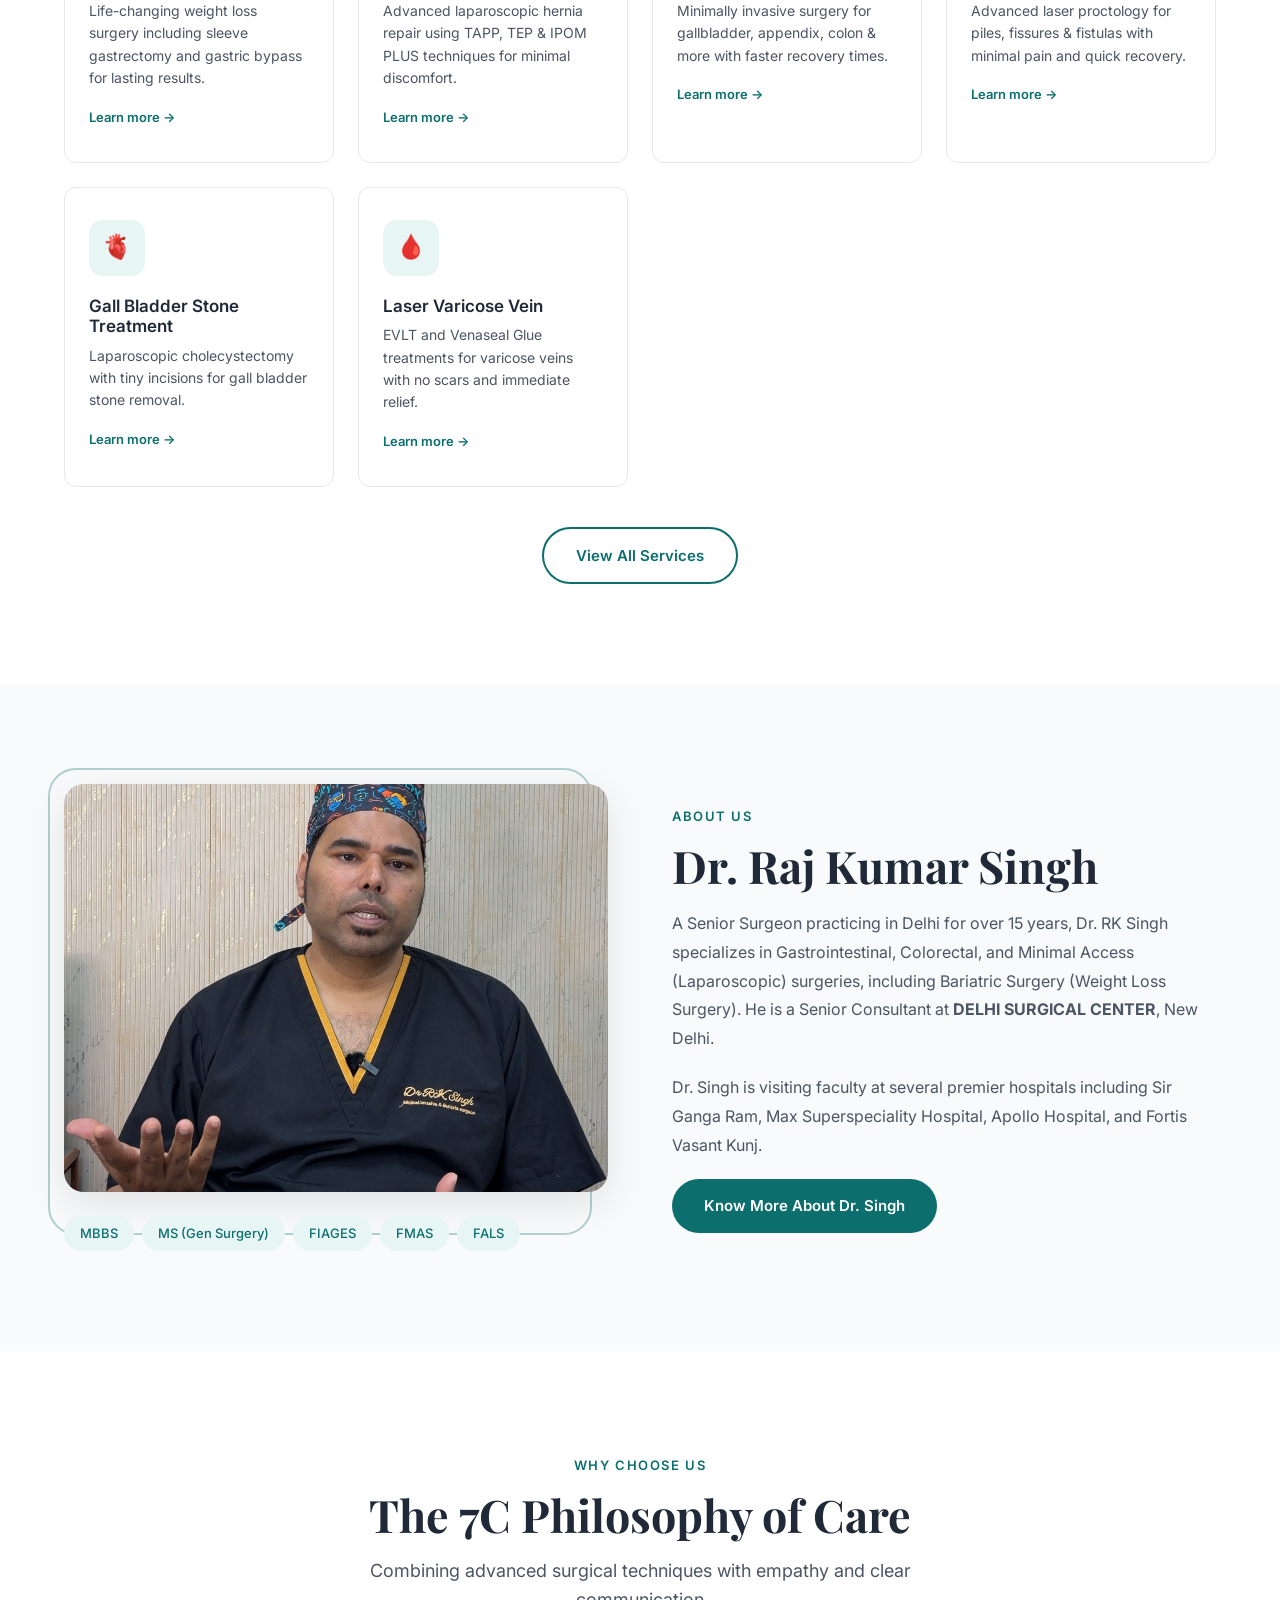
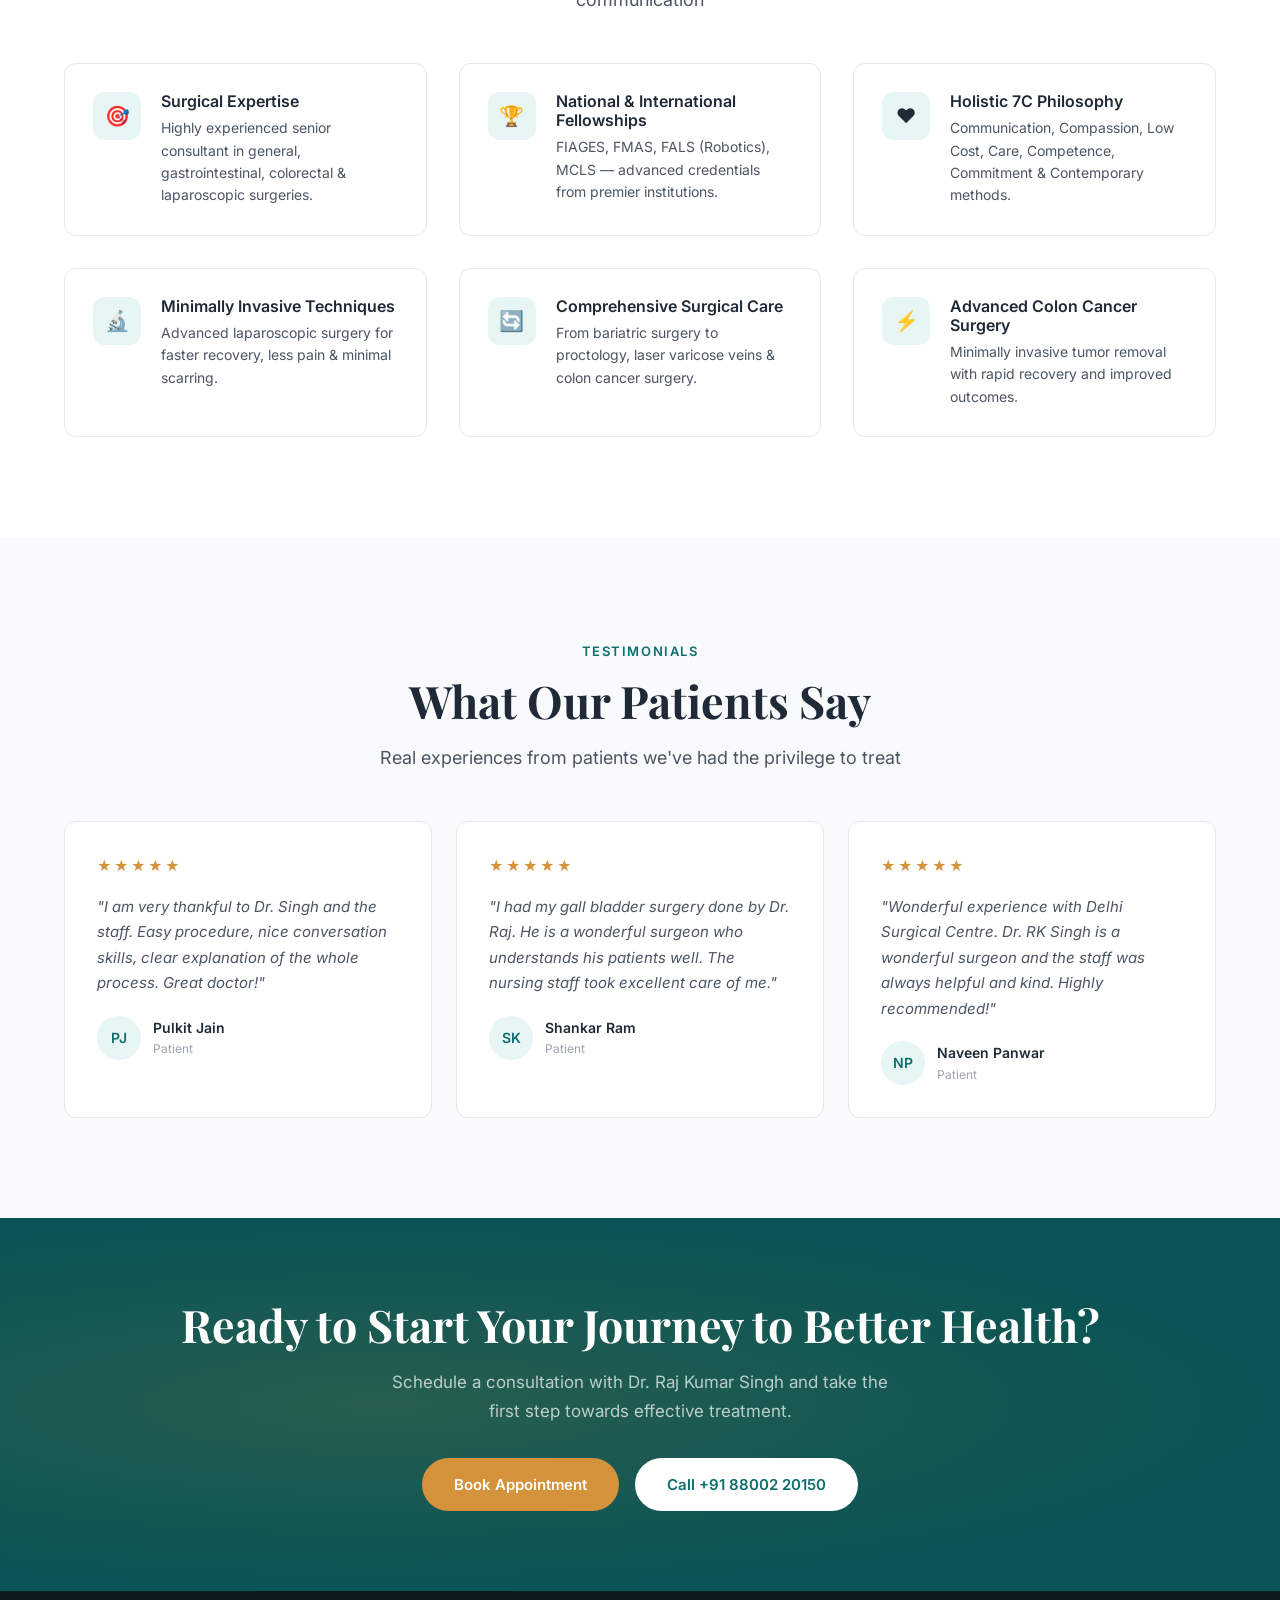
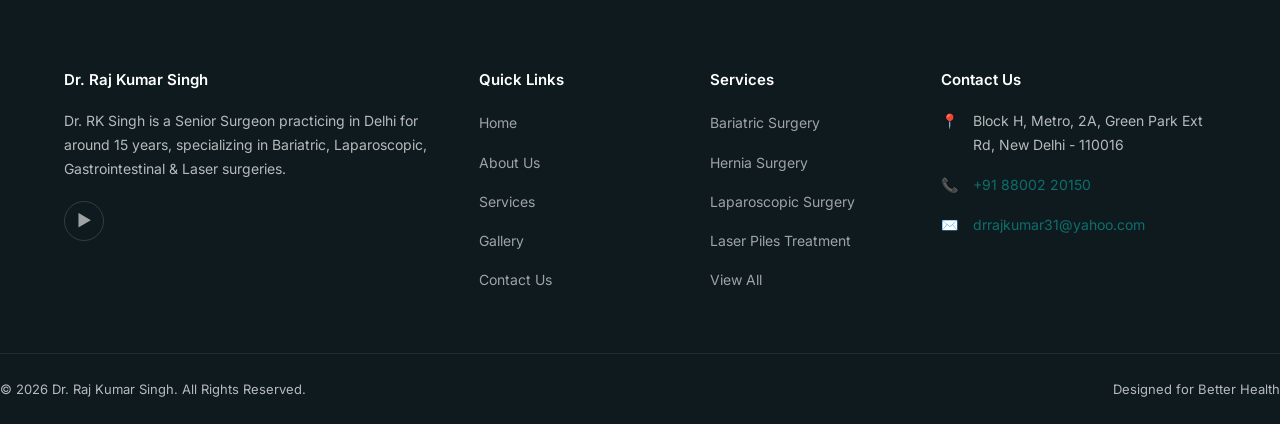
==== commit 2f8afbe4: "Add OT surgery video to services page, replace about section static image with preparing-for-OT vide" ====
--- a/index.html
+++ b/index.html
@@ -166,7 +166,11 @@
       <div class="container">
         <div class="about-grid">
           <div class="about-image fade-in">
-            <img src="assets/user/IMG_4389.PNG" alt="Dr. Raj Kumar Singh">
+            <div style="border-radius:20px;overflow:hidden;box-shadow:var(--shadow-lg);aspect-ratio:4/3;">
+              <video autoplay muted loop playsinline poster="assets/user/IMG_4389.PNG" style="width:100%;height:100%;object-fit:cover;">
+                <source src="assets/user/RajpreparingforOT.MOV" type="video/quicktime">
+              </video>
+            </div>
             <div class="about-qualifications">
               <span>MBBS</span>
               <span>MS (Gen Surgery)</span>
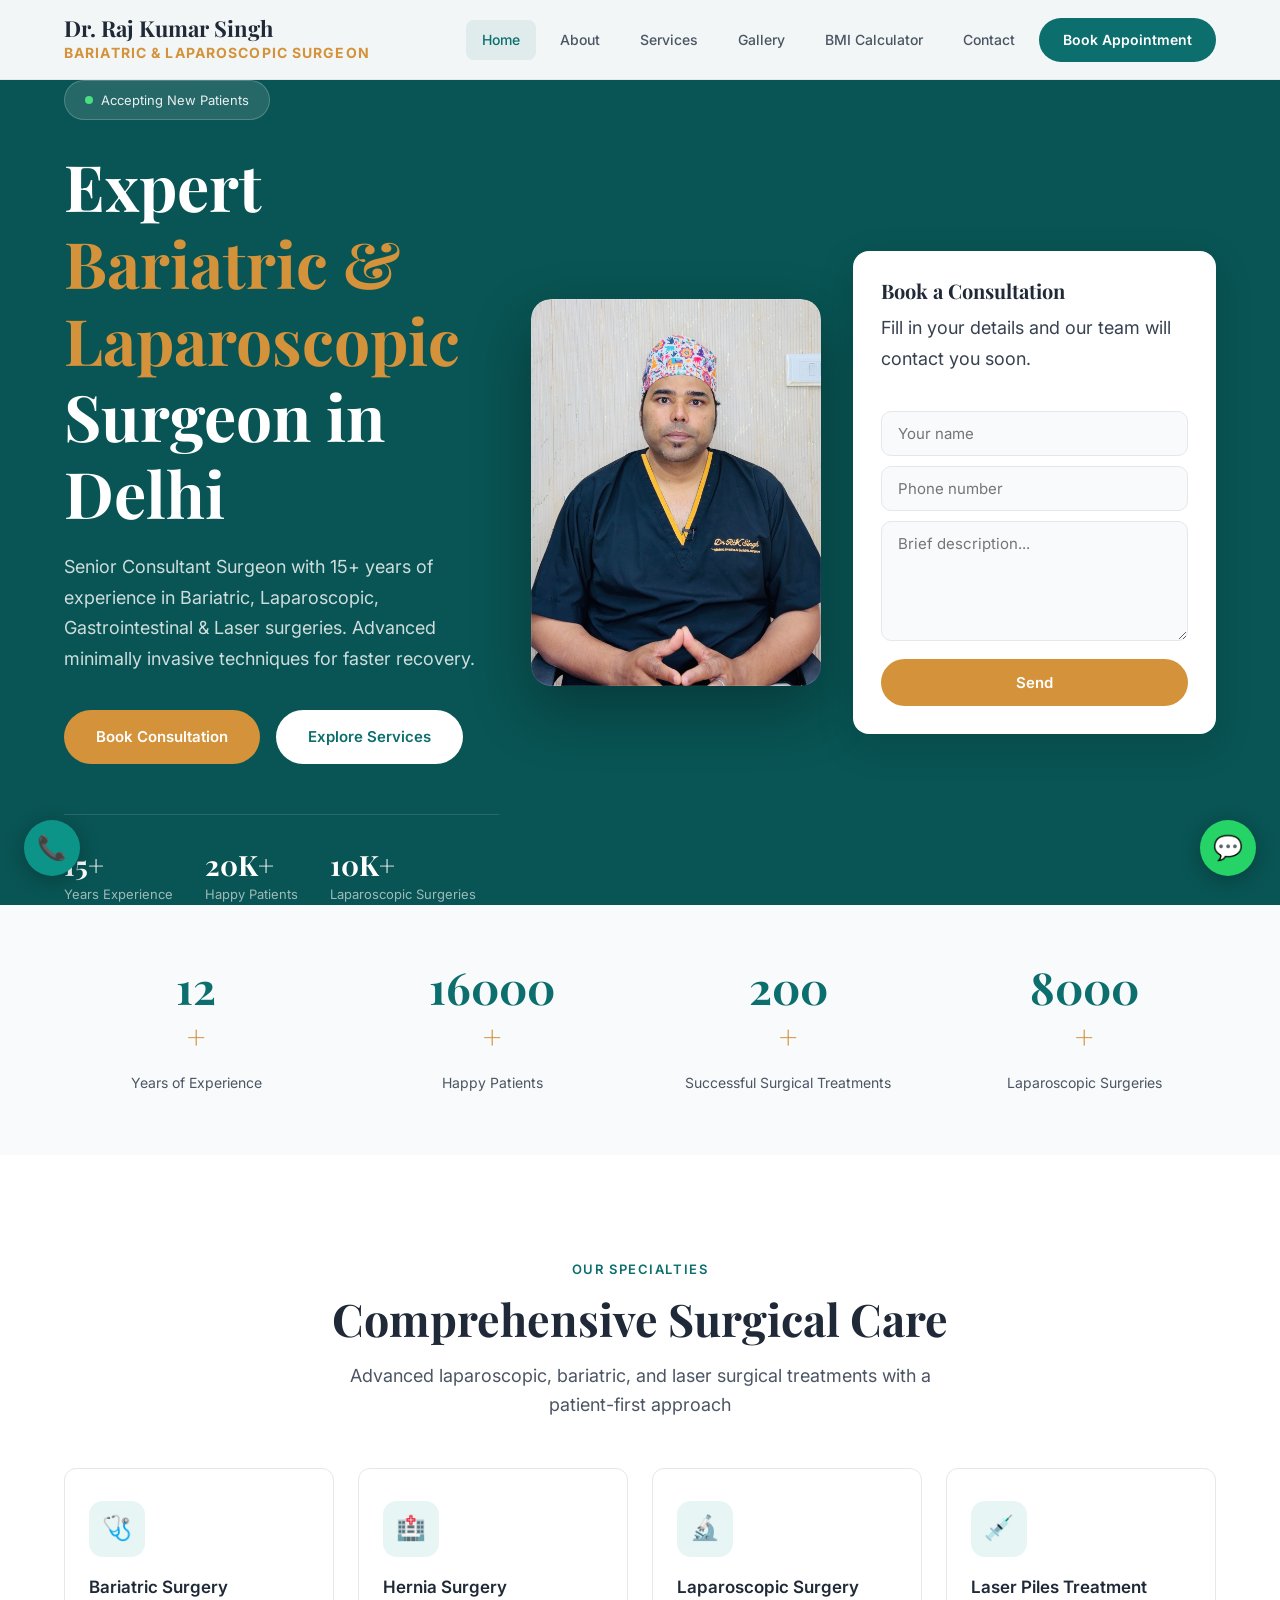
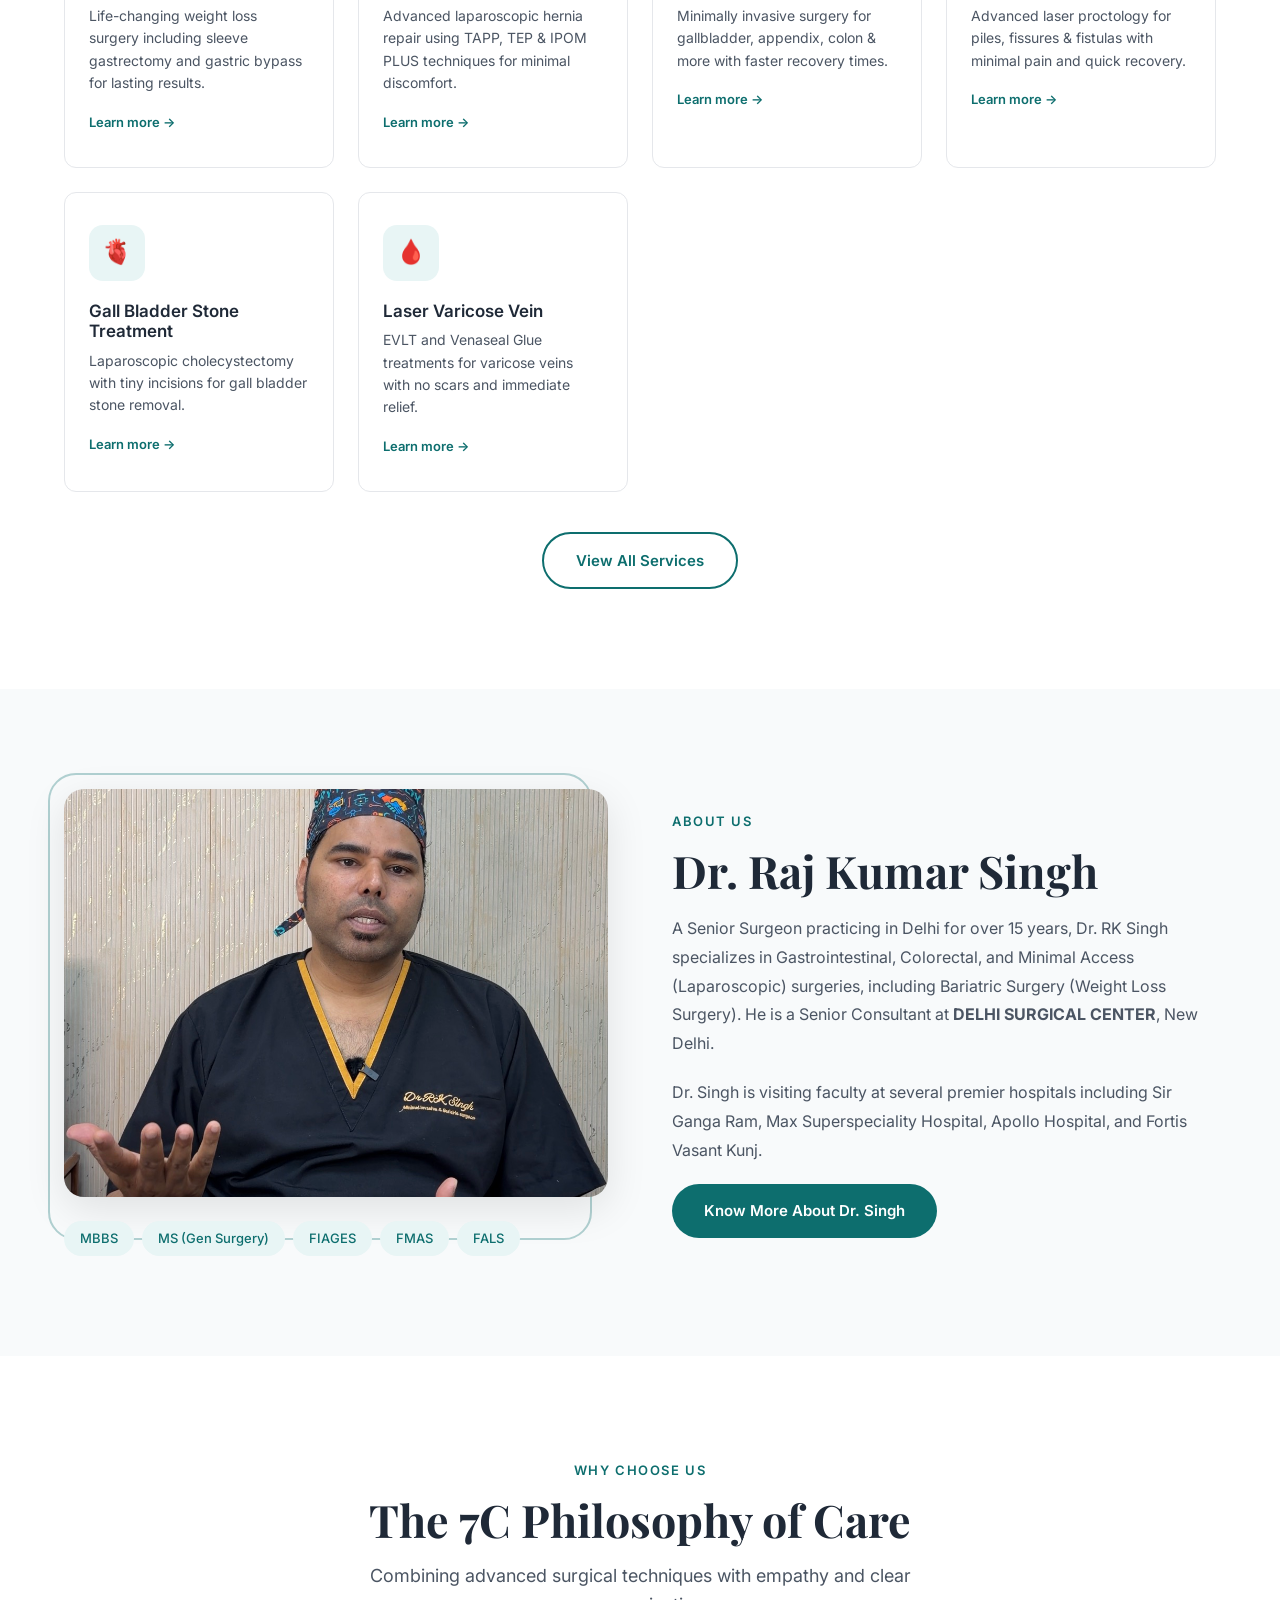
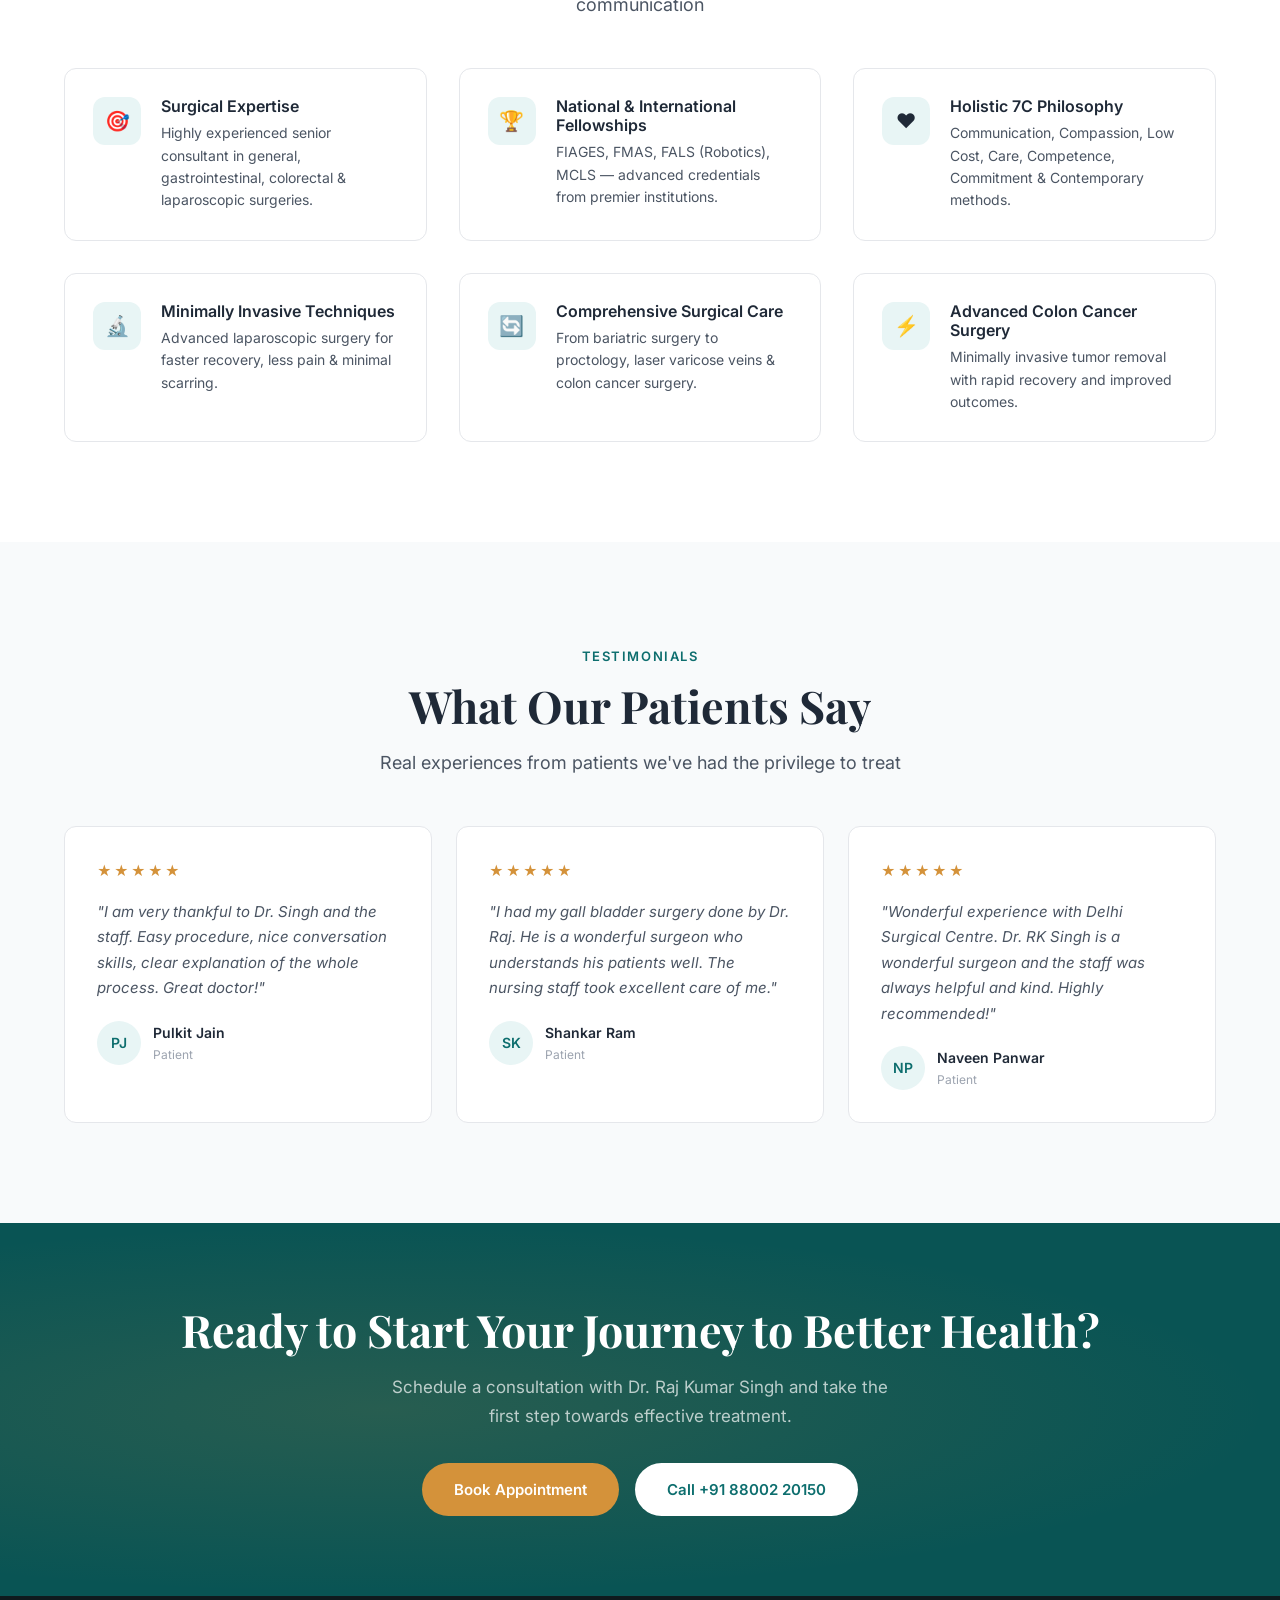
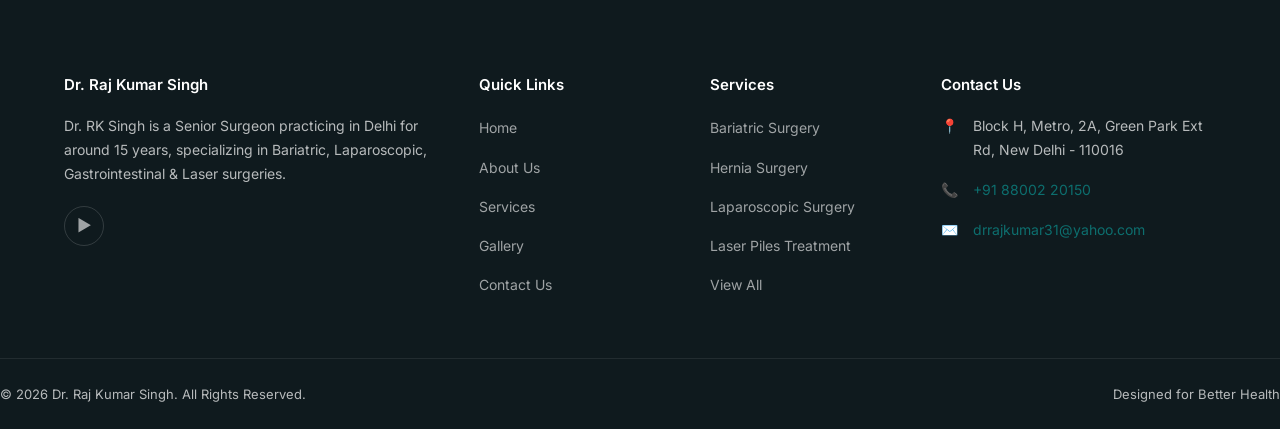
==== commit 28ada185: "Update website: hero form, validations, floating buttons, UI fixes" ====
--- a/index.html
+++ b/index.html
@@ -55,7 +55,7 @@
               Senior Consultant Surgeon with 15+ years of experience in Bariatric, Laparoscopic, Gastrointestinal &amp; Laser surgeries. Advanced minimally invasive techniques for faster recovery.
             </p>
             <div class="hero-actions fade-in fade-in-delay-3">
-              <a href="contact.html" class="btn btn-accent">Book Consultation</a>
+              <a href="#hero-form" class="btn btn-accent">Book Consultation</a>
               <a href="services.html" class="btn btn-white">Explore Services</a>
             </div>
             <div class="hero-stats-tag fade-in fade-in-delay-4">
@@ -75,9 +75,29 @@
           </div>
           <div class="hero-media fade-in fade-in-delay-2">
             <div class="hero-media-frame">
-              <video autoplay muted loop playsinline poster="assets/user/IMG_4590.PNG">
-                <source src="assets/user/RajpreparingforOT.MOV" type="video/quicktime">
-              </video>
+              <img src="assets/user/IMG_4590.PNG" alt="Dr. Raj Kumar Singh" style="width:100%;height:100%;object-fit:cover;border-radius:20px;">
+            </div>
+          </div>
+          <div class="hero-form fade-in fade-in-delay-3" id="hero-form">
+            <div class="hero-form-inner">
+              <h3>Book a Consultation</h3>
+              <p>Fill in your details and our team will contact you soon.</p>
+              <form name="hero-contact" method="POST" data-netlify="true" novalidate>
+                <input type="hidden" name="form-name" value="hero-contact">
+                <div class="form-group">
+                  <input type="text" name="name" placeholder="Your name" required minlength="2">
+                  <span class="field-error"></span>
+                </div>
+                <div class="form-group">
+                  <input type="tel" name="phone" placeholder="Phone number" required pattern="[0-9]{10}" maxlength="10">
+                  <span class="field-error"></span>
+                </div>
+                <div class="form-group">
+                  <textarea name="message" placeholder="Brief description..." rows="3" required minlength="10"></textarea>
+                  <span class="field-error"></span>
+                </div>
+                <button type="submit" class="btn btn-accent" style="width:100%;justify-content:center;">Send</button>
+              </form>
             </div>
           </div>
         </div>
@@ -168,7 +188,7 @@
           <div class="about-image fade-in">
             <div style="border-radius:20px;overflow:hidden;box-shadow:var(--shadow-lg);aspect-ratio:4/3;">
               <video autoplay muted loop playsinline poster="assets/user/IMG_4389.PNG" style="width:100%;height:100%;object-fit:cover;">
-                <source src="assets/user/RajpreparingforOT.MOV" type="video/quicktime">
+                <source src="assets/user/RajpreparingforOT.mp4" type="video/mp4">
               </video>
             </div>
             <div class="about-qualifications">
@@ -335,6 +355,66 @@
   </footer>
 
   <script src="assets/js/main.js"></script>
+  <script>
+    var GOOGLE_SHEET_URL = 'https://script.google.com/macros/s/AKfycbzGFphw7kMFLyaRj8LNoxENx6ZjAD9SRCSs0XDaYN_xCYHUD2bccizbV7Kkoei3eBd4/exec';
+
+    function showHeroPopup() {
+      var overlay = document.createElement('div');
+      overlay.style.cssText = 'position:fixed;top:0;left:0;width:100%;height:100%;background:rgba(0,0,0,0.5);display:flex;align-items:center;justify-content:center;z-index:9999;';
+      overlay.innerHTML = '<div style="background:#fff;padding:40px;border-radius:16px;text-align:center;max-width:400px;margin:20px;box-shadow:0 20px 60px rgba(0,0,0,0.3);"><div style="font-size:3rem;margin-bottom:16px;">✓</div><h3 style="color:#0d9488;margin-bottom:8px;">Request Sent!</h3><p style="color:#666;margin-bottom:24px;">We will get back to you shortly.</p><button onclick="this.closest(\'div\').parentElement.remove()" style="background:#0d9488;color:#fff;border:none;padding:10px 32px;border-radius:8px;font-size:1rem;cursor:pointer;">OK</button></div>';
+      overlay.addEventListener('click', function(e) { if (e.target === overlay) overlay.remove(); });
+      document.body.appendChild(overlay);
+    }
+
+    function clearErrors(form) {
+      var errs = form.querySelectorAll('.field-error');
+      var inv = form.querySelectorAll('.invalid');
+      for (var i = 0; i < errs.length; i++) { errs[i].textContent = ''; errs[i].classList.remove('show'); }
+      for (var i = 0; i < inv.length; i++) { inv[i].classList.remove('invalid'); }
+    }
+
+    function showError(input, msg) {
+      input.classList.add('invalid');
+      var err = input.parentElement.querySelector('.field-error');
+      if (err) { err.textContent = msg; err.classList.add('show'); }
+    }
+
+    document.querySelector('form[name="hero-contact"]').addEventListener('submit', function(e) {
+      e.preventDefault();
+      var form = e.target;
+      clearErrors(form);
+      var valid = true;
+
+      var name = form.name.value.trim();
+      if (!name || name.length < 2) { showError(form.name, 'Please enter your name'); valid = false; }
+
+      var phone = form.phone.value.trim();
+      if (!phone) { showError(form.phone, 'Phone number is required'); valid = false; }
+      else if (!/^[0-9]{10}$/.test(phone)) { showError(form.phone, 'Enter a valid 10-digit number'); valid = false; }
+
+      var message = form.message.value.trim();
+      if (!message || message.length < 10) { showError(form.message, 'Please enter at least 10 characters'); valid = false; }
+
+      if (!valid) return;
+
+      var data = { name: name, email: '', phone: phone, service: '', message: message };
+
+      fetch(GOOGLE_SHEET_URL, {
+        method: 'POST',
+        body: JSON.stringify(data),
+        mode: 'no-cors'
+      }).then(function() {
+        form.reset();
+        showHeroPopup();
+      }).catch(function() {
+        alert('Something went wrong. Please try again.');
+      });
+    });
+  </script>
+  <div class="floating-btns">
+    <a href="tel:+918800220150" class="fab-phone" aria-label="Call us">📞</a>
+    <a href="https://wa.me/918800220150" class="fab-whatsapp" aria-label="WhatsApp us" target="_blank" rel="noopener">💬</a>
+  </div>
 </body>
 </html>
 
--- a/assets/css/styles.css
+++ b/assets/css/styles.css
@@ -231,15 +231,16 @@
 
 .logo-text .name {
   font-family: var(--font-display);
-  font-size: 1.125rem;
+  font-size: 1.375rem;
   font-weight: 700;
   color: var(--text);
   line-height: 1.2;
 }
 
 .logo-text .subtitle {
-  font-size: 0.6875rem;
-  color: var(--text-muted);
+  font-size: 0.875rem;
+  font-weight: 700;
+  color: var(--accent);
   text-transform: uppercase;
   letter-spacing: 0.08em;
 }
@@ -327,8 +328,8 @@
 /* Split hero layout */
 .hero-split-inner {
   display: grid;
-  grid-template-columns: 1fr 1fr;
-  gap: 48px;
+  grid-template-columns: 1.2fr 0.8fr 1fr;
+  gap: 32px;
   align-items: center;
   min-height: calc(100vh - var(--header-height) - 80px);
 }
@@ -346,7 +347,7 @@
   border-radius: 20px;
   overflow: hidden;
   box-shadow: 0 24px 60px rgba(0,0,0,0.3);
-  aspect-ratio: 4/3;
+  aspect-ratio: 3/4;
 }
 
 .hero-media-frame::after {
@@ -363,6 +364,66 @@
   width: 100%;
   height: 100%;
   object-fit: cover;
+  display: block;
+}
+
+.hero-form-inner {
+  background: #fff;
+  padding: 28px;
+  border-radius: 16px;
+  box-shadow: 0 12px 40px rgba(0,0,0,0.12);
+}
+
+.hero-form-inner h3 {
+  font-family: var(--font-display);
+  font-size: 1.25rem;
+  font-weight: 700;
+  margin-bottom: 10px;
+  color: var(--text);
+}
+
+.hero-form-inner p {
+  font-size: 0.8125rem;
+  color: #374151 !important;
+  margin-bottom: 12px;
+}
+
+.hero-form-inner .form-group {
+  margin-bottom: 10px;
+}
+
+.hero-form-inner input,
+.hero-form-inner textarea {
+  width: 100%;
+  padding: 10px 14px;
+  border: 1px solid var(--border);
+  border-radius: 10px;
+  font-family: var(--font-body);
+  font-size: 0.9375rem;
+  background: var(--bg);
+  color: var(--text);
+  transition: border-color 0.2s;
+}
+
+.hero-form-inner input:focus,
+.hero-form-inner textarea:focus {
+  outline: none;
+  border-color: var(--accent);
+}
+
+.hero-form-inner .field-error {
+  display: none;
+  font-size: 0.75rem;
+  color: #DC2626;
+  margin-top: 4px;
+}
+
+.hero-form-inner input.invalid,
+.hero-form-inner textarea.invalid {
+  border-color: #DC2626;
+}
+
+.hero-form-inner .field-error.show {
   display: block;
 }
 
@@ -838,6 +899,23 @@
 .form-group textarea {
   min-height: 120px;
   resize: vertical;
+}
+
+.form-group .field-error {
+  display: none;
+  font-size: 0.75rem;
+  color: #DC2626;
+  margin-top: 4px;
+}
+
+.form-group input.invalid,
+.form-group textarea.invalid {
+  border-color: #DC2626;
+  box-shadow: 0 0 0 3px rgba(220,38,38,0.1);
+}
+
+.form-group .field-error.show {
+  display: block;
 }
 
 .form-row {
@@ -1350,3 +1428,45 @@
 .skip-link:focus {
   top: 0;
 }
+
+/* Floating Action Buttons */
+.floating-btns {
+  position: fixed;
+  bottom: 24px;
+  left: 0;
+  right: 0;
+  display: flex;
+  justify-content: space-between;
+  padding: 0 24px;
+  z-index: 1000;
+  pointer-events: none;
+}
+
+.floating-btns a {
+  pointer-events: auto;
+  width: 56px;
+  height: 56px;
+  border-radius: 50%;
+  display: flex;
+  align-items: center;
+  justify-content: center;
+  font-size: 1.5rem;
+  text-decoration: none;
+  box-shadow: 0 4px 20px rgba(0,0,0,0.25);
+  transition: transform 0.2s, box-shadow 0.2s;
+}
+
+.floating-btns a:hover {
+  transform: scale(1.1);
+  box-shadow: 0 6px 28px rgba(0,0,0,0.35);
+}
+
+.floating-btns .fab-phone {
+  background: #0d9488;
+  color: #fff;
+}
+
+.floating-btns .fab-whatsapp {
+  background: #25D366;
+  color: #fff;
+}
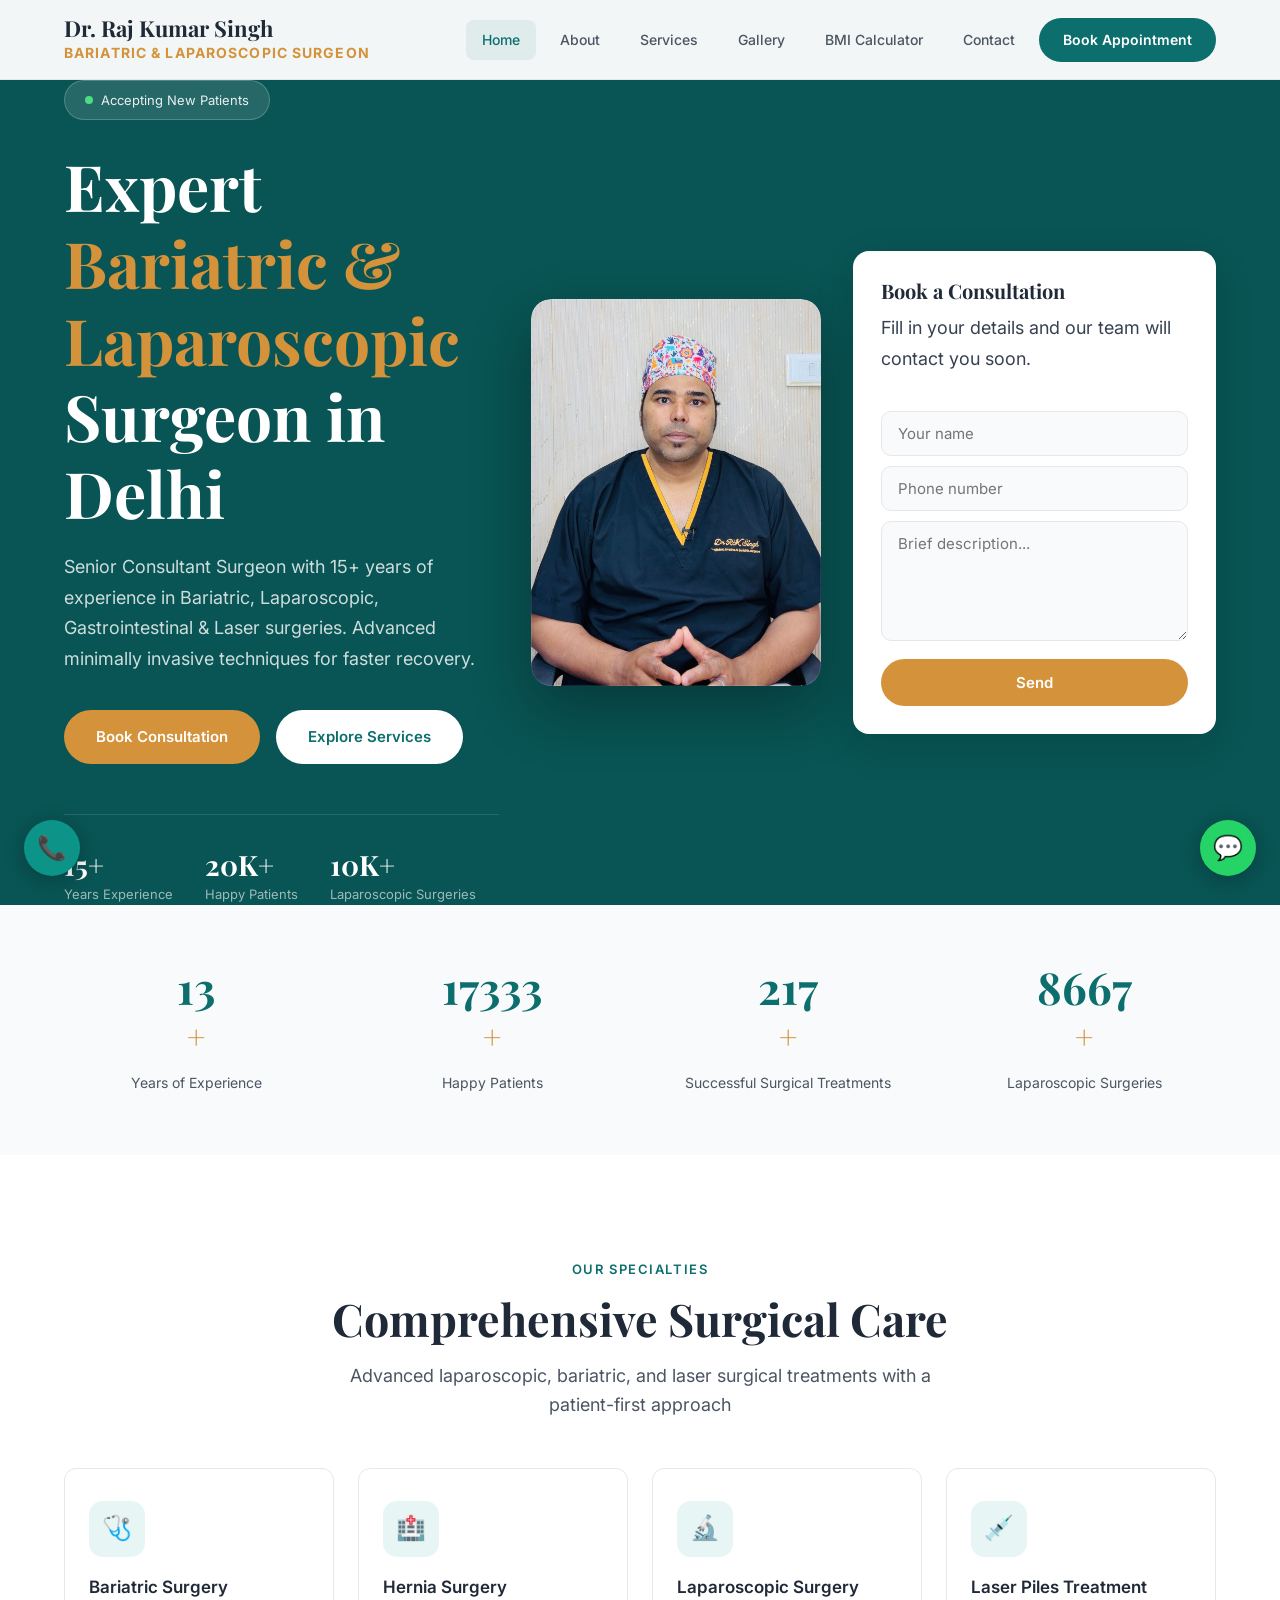
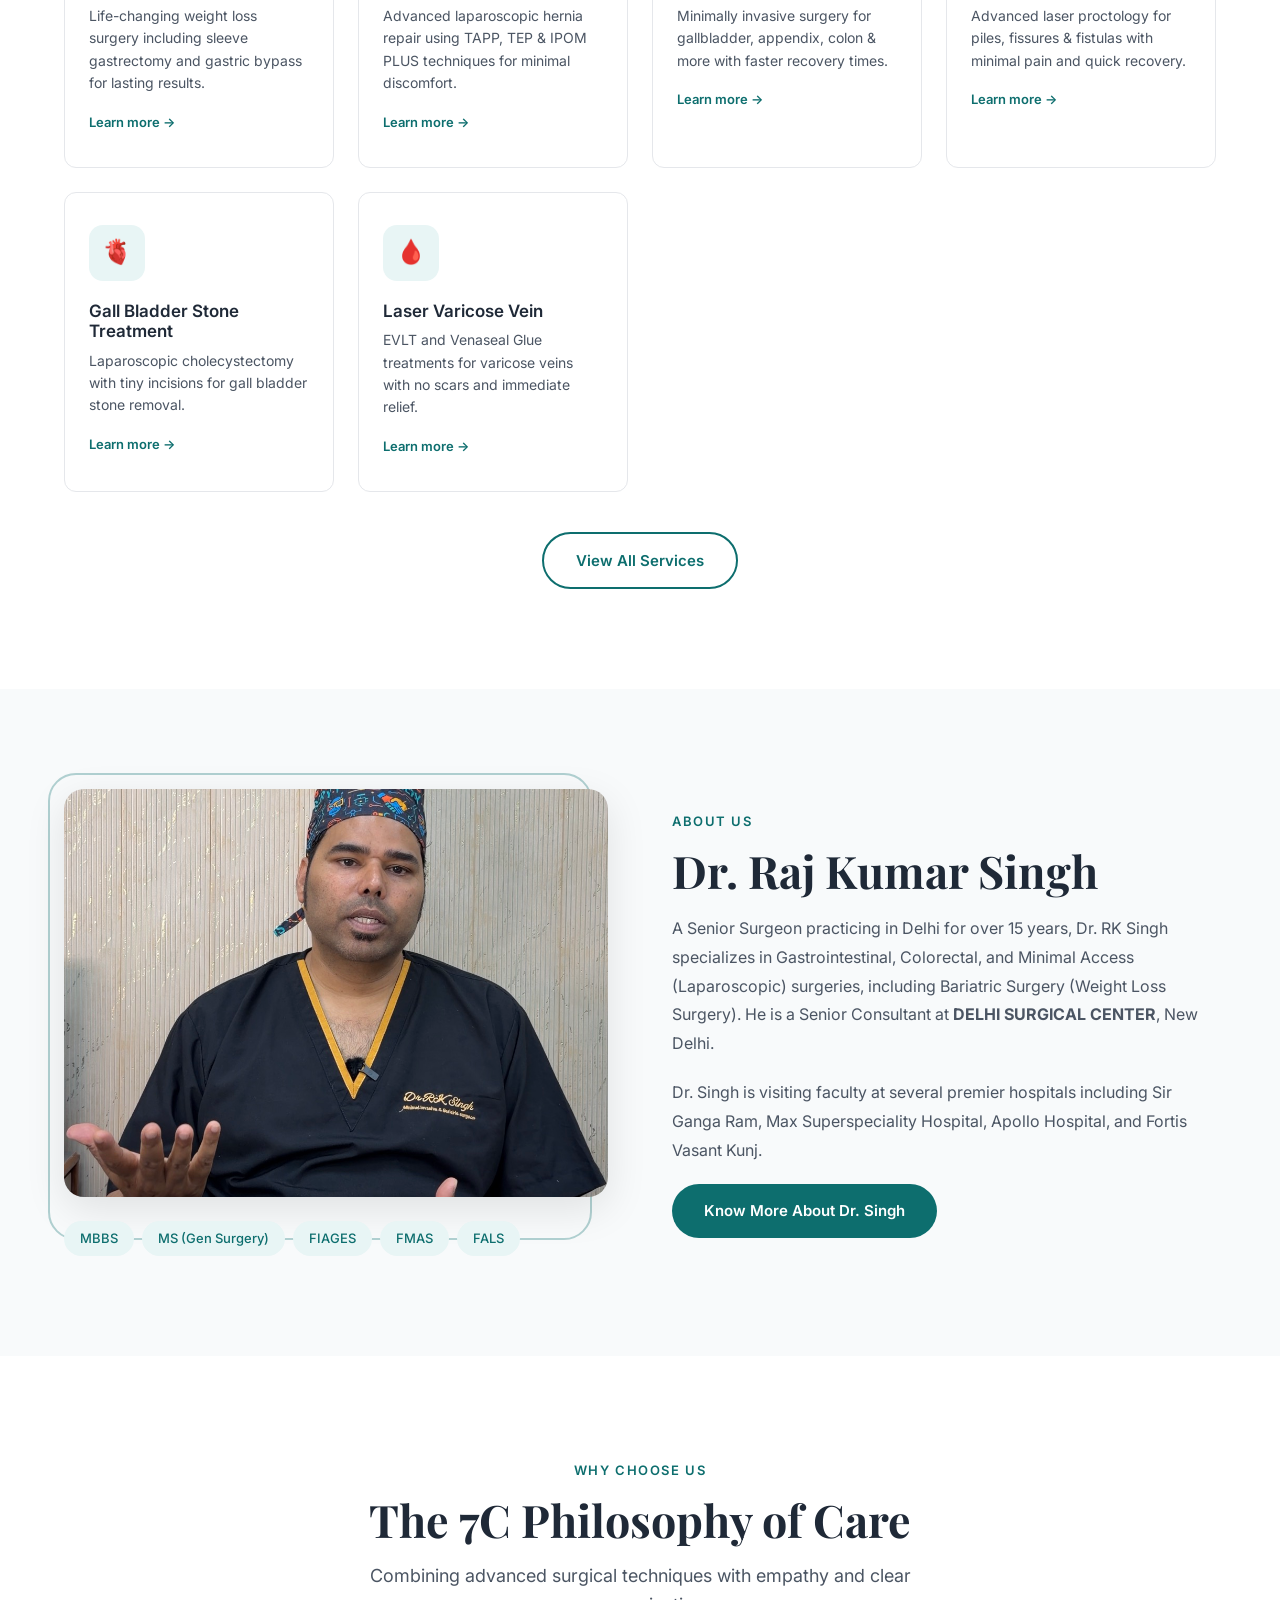
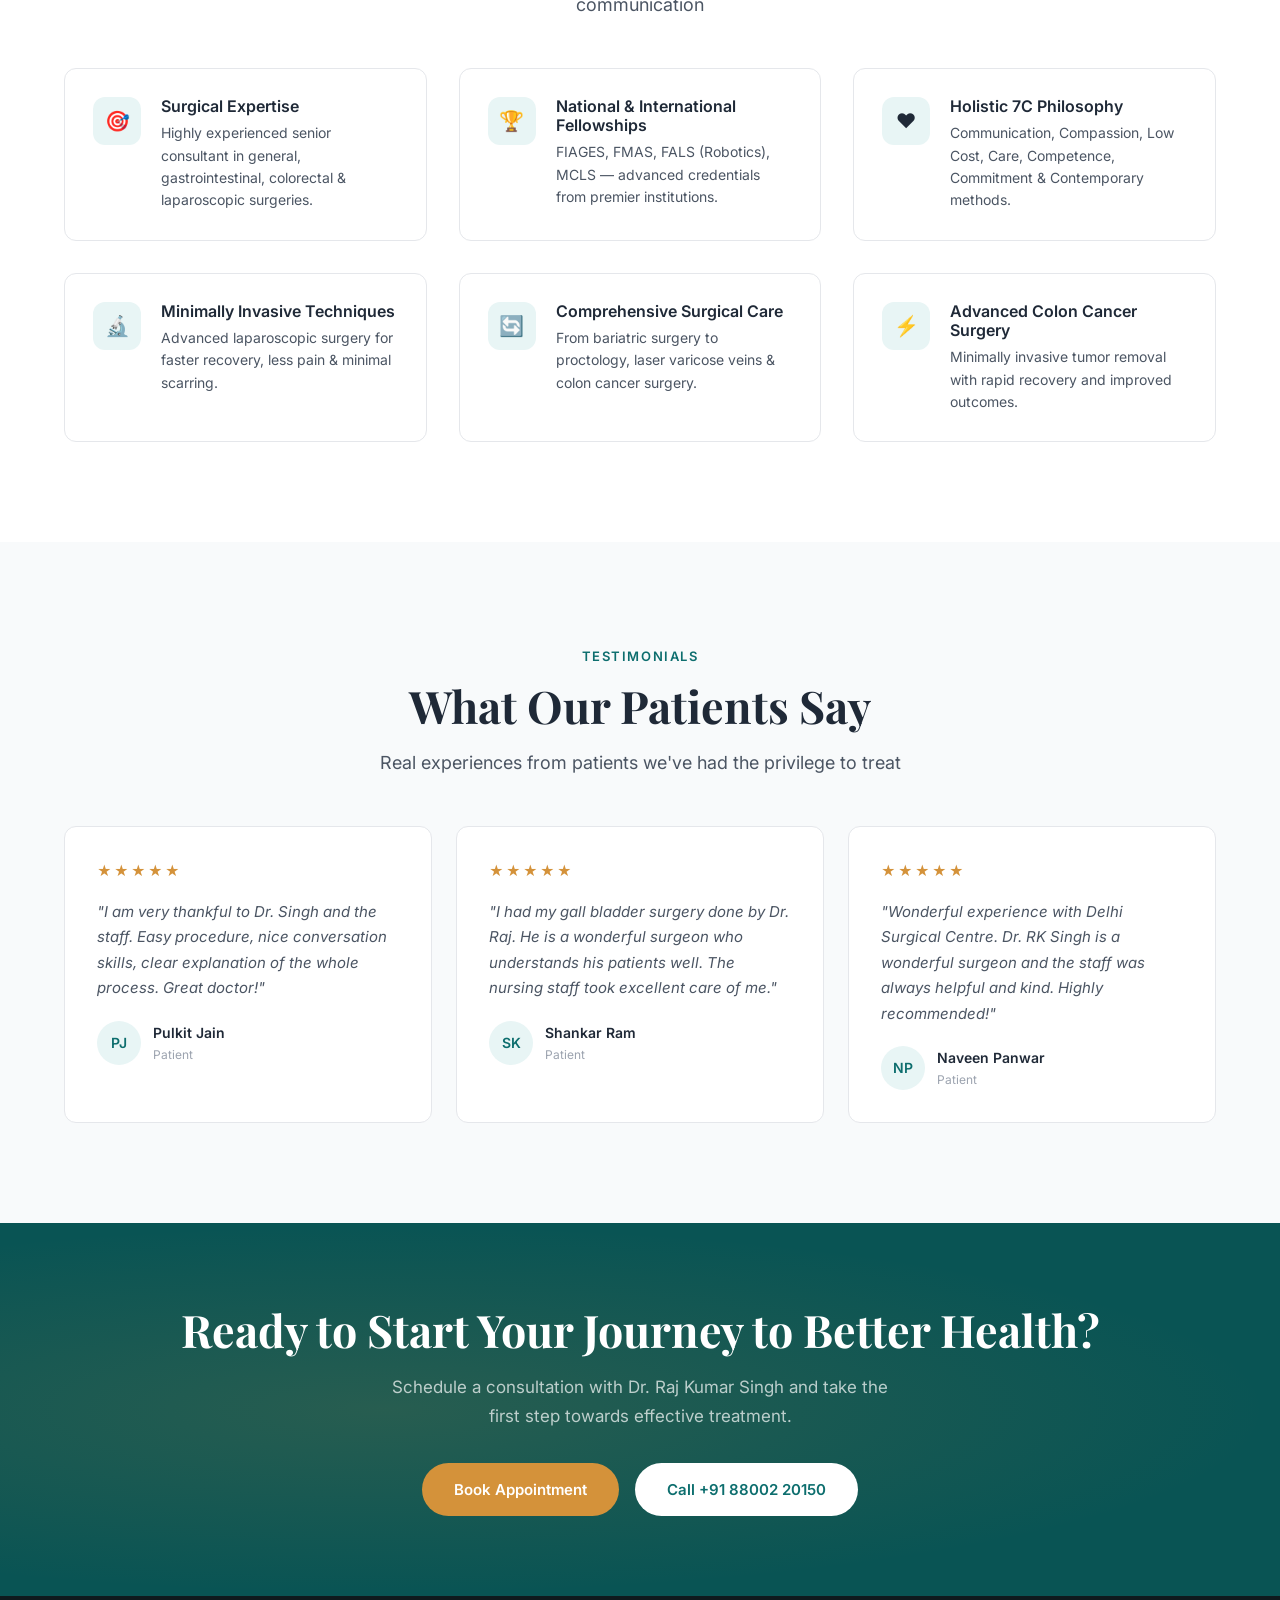
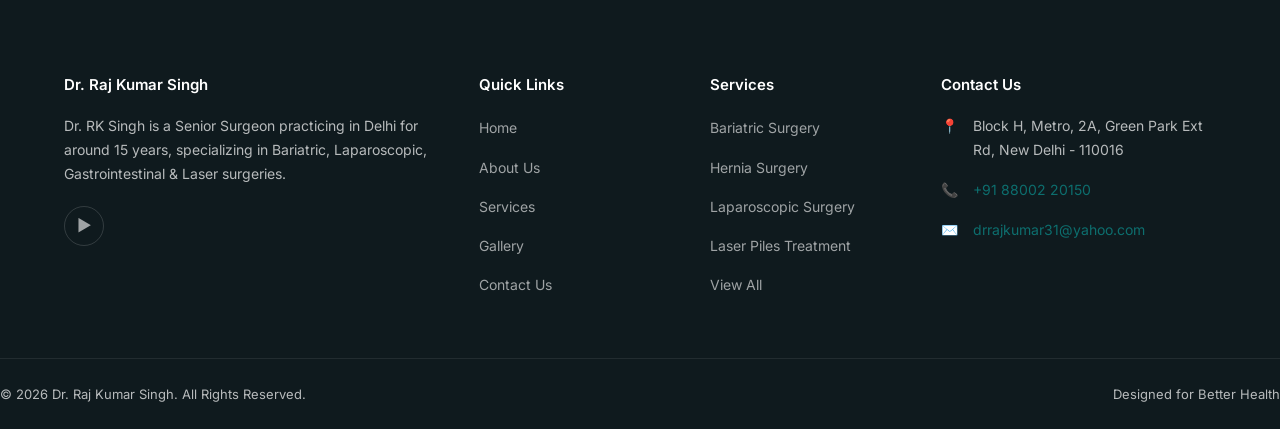
==== commit fa8da20b: "Add comprehensive SEO: JSON-LD, Open Graph, Twitter Cards, sitemap, robots.txt" ====
--- a/index.html
+++ b/index.html
@@ -5,7 +5,80 @@
   <meta name="viewport" content="width=device-width, initial-scale=1.0">
   <title>Dr. Raj Kumar Singh | Best Bariatric & Laparoscopic Surgeon in Green Park, Delhi</title>
   <meta name="description" content="Dr. Raj Kumar Singh - Senior Consultant Surgeon specializing in Bariatric, Laparoscopic, Gastrointestinal, Laser Piles & Hernia Surgery in Green Park, Delhi. 15+ years experience, 20,000+ happy patients.">
-  <meta name="keywords" content="Bariatric Surgeon, Laparoscopic Surgeon, Laser Piles, Hernia Surgery, Weight Loss Surgery, Green Park, Delhi, Dr Raj Kumar Singh">
+  <meta name="keywords" content="Bariatric Surgeon Delhi, Laparoscopic Surgeon Green Park, Laser Piles Treatment, Hernia Surgery, Weight Loss Surgery, Sleeve Gastrectomy, Gall Bladder Surgery, Dr Raj Kumar Singh, Best Surgeon Delhi">
+  <meta name="robots" content="index, follow">
+  <link rel="canonical" href="https://drrajkumarsingh.com/">
+  <!-- Open Graph -->
+  <meta property="og:type" content="website">
+  <meta property="og:title" content="Dr. Raj Kumar Singh | Best Bariatric & Laparoscopic Surgeon in Delhi">
+  <meta property="og:description" content="Senior Consultant Surgeon with 15+ years experience in Bariatric, Laparoscopic, Gastrointestinal & Laser surgeries. Green Park, Delhi.">
+  <meta property="og:url" content="https://drrajkumarsingh.com/">
+  <meta property="og:image" content="https://drrajkumarsingh.com/assets/user/IMG_4590.PNG">
+  <meta property="og:site_name" content="Dr. Raj Kumar Singh">
+  <!-- Twitter Card -->
+  <meta name="twitter:card" content="summary_large_image">
+  <meta name="twitter:title" content="Dr. Raj Kumar Singh | Best Bariatric & Laparoscopic Surgeon in Delhi">
+  <meta name="twitter:description" content="Senior Consultant Surgeon with 15+ years experience in Bariatric, Laparoscopic, Gastrointestinal & Laser surgeries. Green Park, Delhi.">
+  <meta name="twitter:image" content="https://drrajkumarsingh.com/assets/user/IMG_4590.PNG">
+  <!-- JSON-LD Structured Data -->
+  <script type="application/ld+json">
+  {
+    "@context": "https://schema.org",
+    "@type": "Physician",
+    "name": "Dr. Raj Kumar Singh",
+    "image": "https://drrajkumarsingh.com/assets/user/IMG_4590.PNG",
+    "description": "Senior Consultant Bariatric & Laparoscopic Surgeon with 15+ years experience in Green Park, Delhi.",
+    "url": "https://drrajkumarsingh.com",
+    "telephone": "+918800220150",
+    "email": "drrajkumar31@yahoo.com",
+    "address": {
+      "@type": "PostalAddress",
+      "streetAddress": "Block H, Metro, 2A, Green Park Ext Rd",
+      "addressLocality": "New Delhi",
+      "addressRegion": "Delhi",
+      "postalCode": "110016",
+      "addressCountry": "IN"
+    },
+    "geo": {
+      "@type": "GeoCoordinates",
+      "latitude": "28.5338535",
+      "longitude": "77.1977391"
+    },
+    "medicalSpecialty": ["Bariatric Surgery", "Laparoscopic Surgery", "Gastrointestinal Surgery", "Laser Surgery"],
+    "availableService": [
+      {"@type": "MedicalProcedure", "name": "Bariatric Surgery"},
+      {"@type": "MedicalProcedure", "name": "Laparoscopic Surgery"},
+      {"@type": "MedicalProcedure", "name": "Laser Piles Treatment"},
+      {"@type": "MedicalProcedure", "name": "Hernia Surgery"},
+      {"@type": "MedicalProcedure", "name": "Gall Bladder Surgery"},
+      {"@type": "MedicalProcedure", "name": "Sleeve Gastrectomy"},
+      {"@type": "MedicalProcedure", "name": "Varicose Vein Surgery"},
+      {"@type": "MedicalProcedure", "name": "Liposuction"}
+    ],
+    "hasOfferCatalog": {
+      "@type": "OfferCatalog",
+      "name": "Surgical Services",
+      "itemListElement": [
+        {"@type": "Offer", "itemOffered": {"@type": "MedicalProcedure", "name": "Bariatric Surgery"}},
+        {"@type": "Offer", "itemOffered": {"@type": "MedicalProcedure", "name": "Laparoscopic Surgery"}},
+        {"@type": "Offer", "itemOffered": {"@type": "MedicalProcedure", "name": "Laser Piles Treatment"}},
+        {"@type": "Offer", "itemOffered": {"@type": "MedicalProcedure", "name": "Hernia Surgery"}},
+        {"@type": "Offer", "itemOffered": {"@type": "MedicalProcedure", "name": "Gall Bladder Stone Treatment"}},
+        {"@type": "Offer", "itemOffered": {"@type": "MedicalProcedure", "name": "Sleeve Gastrectomy"}},
+        {"@type": "Offer", "itemOffered": {"@type": "MedicalProcedure", "name": "Varicose Vein Surgery"}},
+        {"@type": "Offer", "itemOffered": {"@type": "MedicalProcedure", "name": "Liposuction"}}
+      ]
+    },
+    "aggregateRating": {
+      "@type": "AggregateRating",
+      "ratingValue": "4.9",
+      "reviewCount": "500"
+    },
+    "sameAs": [
+      "https://youtube.com/@definitecure2717"
+    ]
+  }
+  </script>
   <link rel="preconnect" href="https://fonts.googleapis.com">
   <link rel="preconnect" href="https://fonts.gstatic.com" crossorigin>
   <link href="https://fonts.googleapis.com/css2?family=Inter:wght@400;500;600;700&family=Playfair+Display:wght@600;700&display=swap" rel="stylesheet">
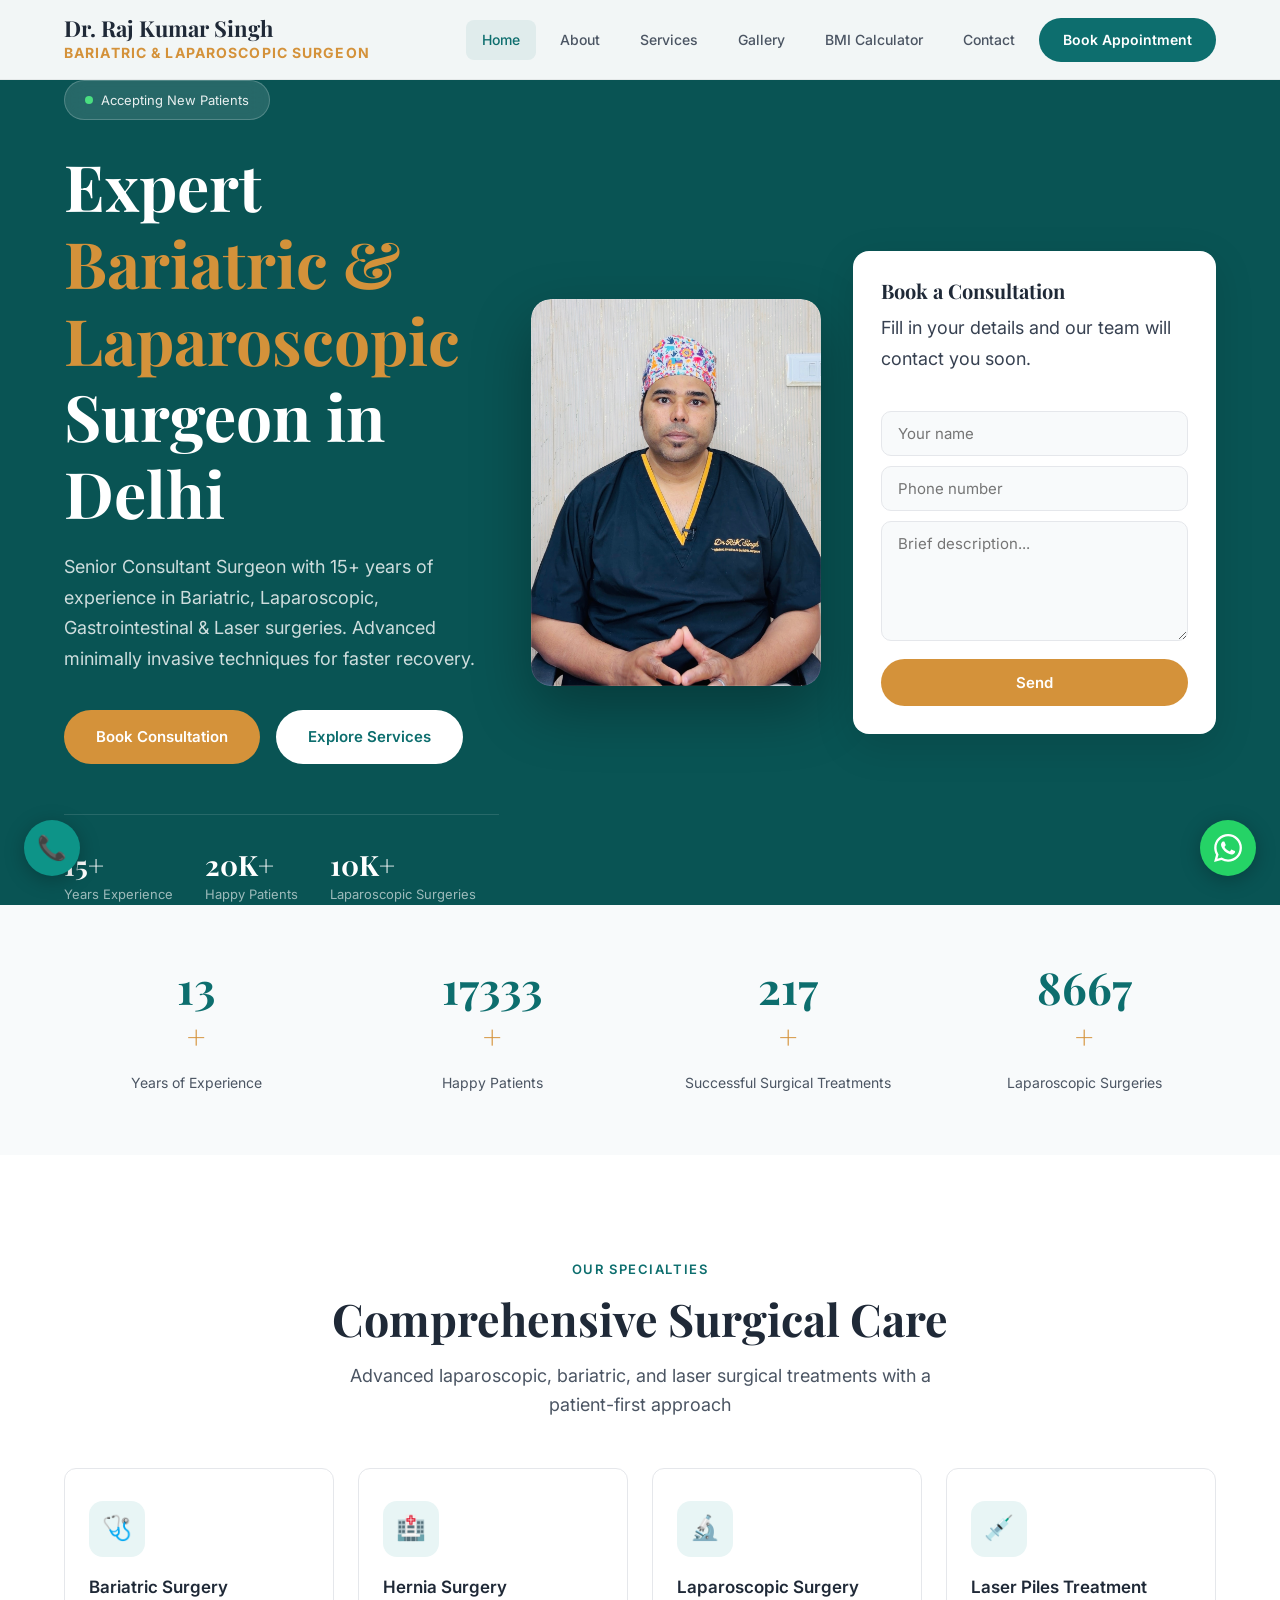
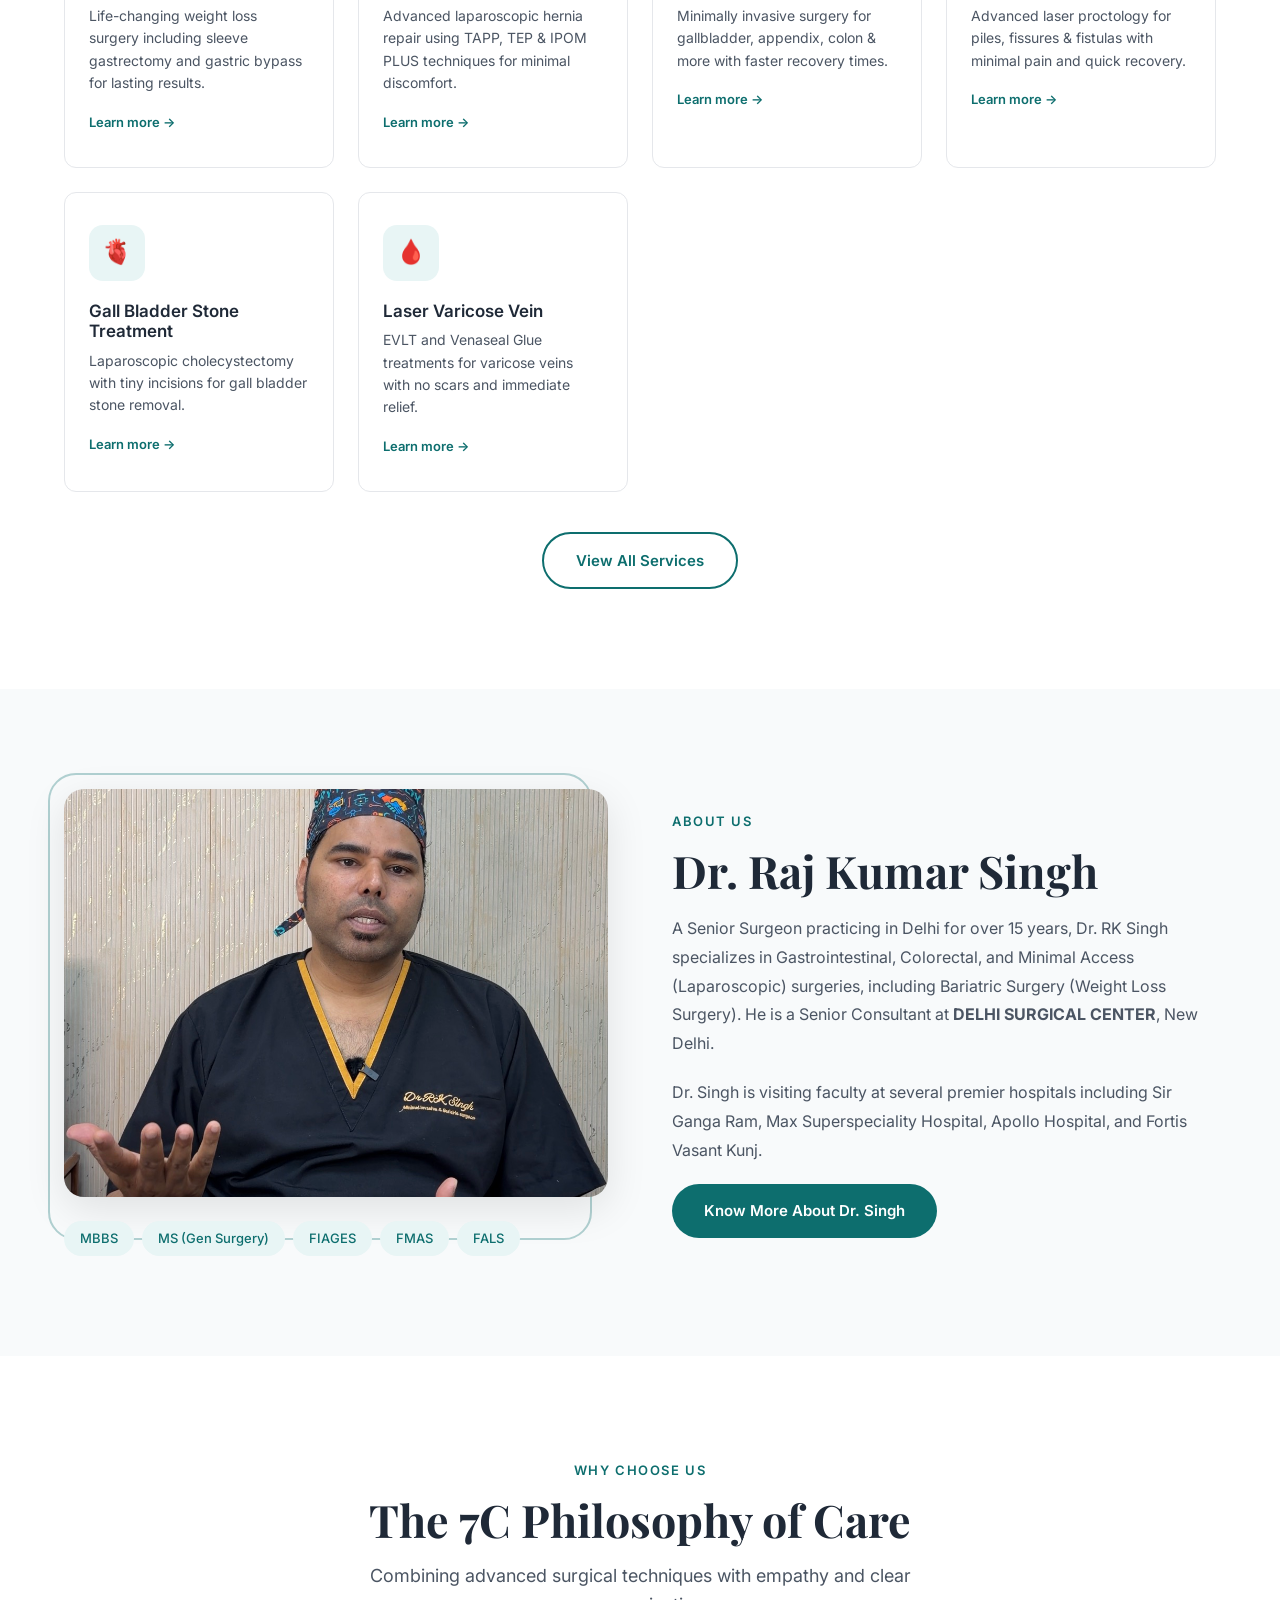
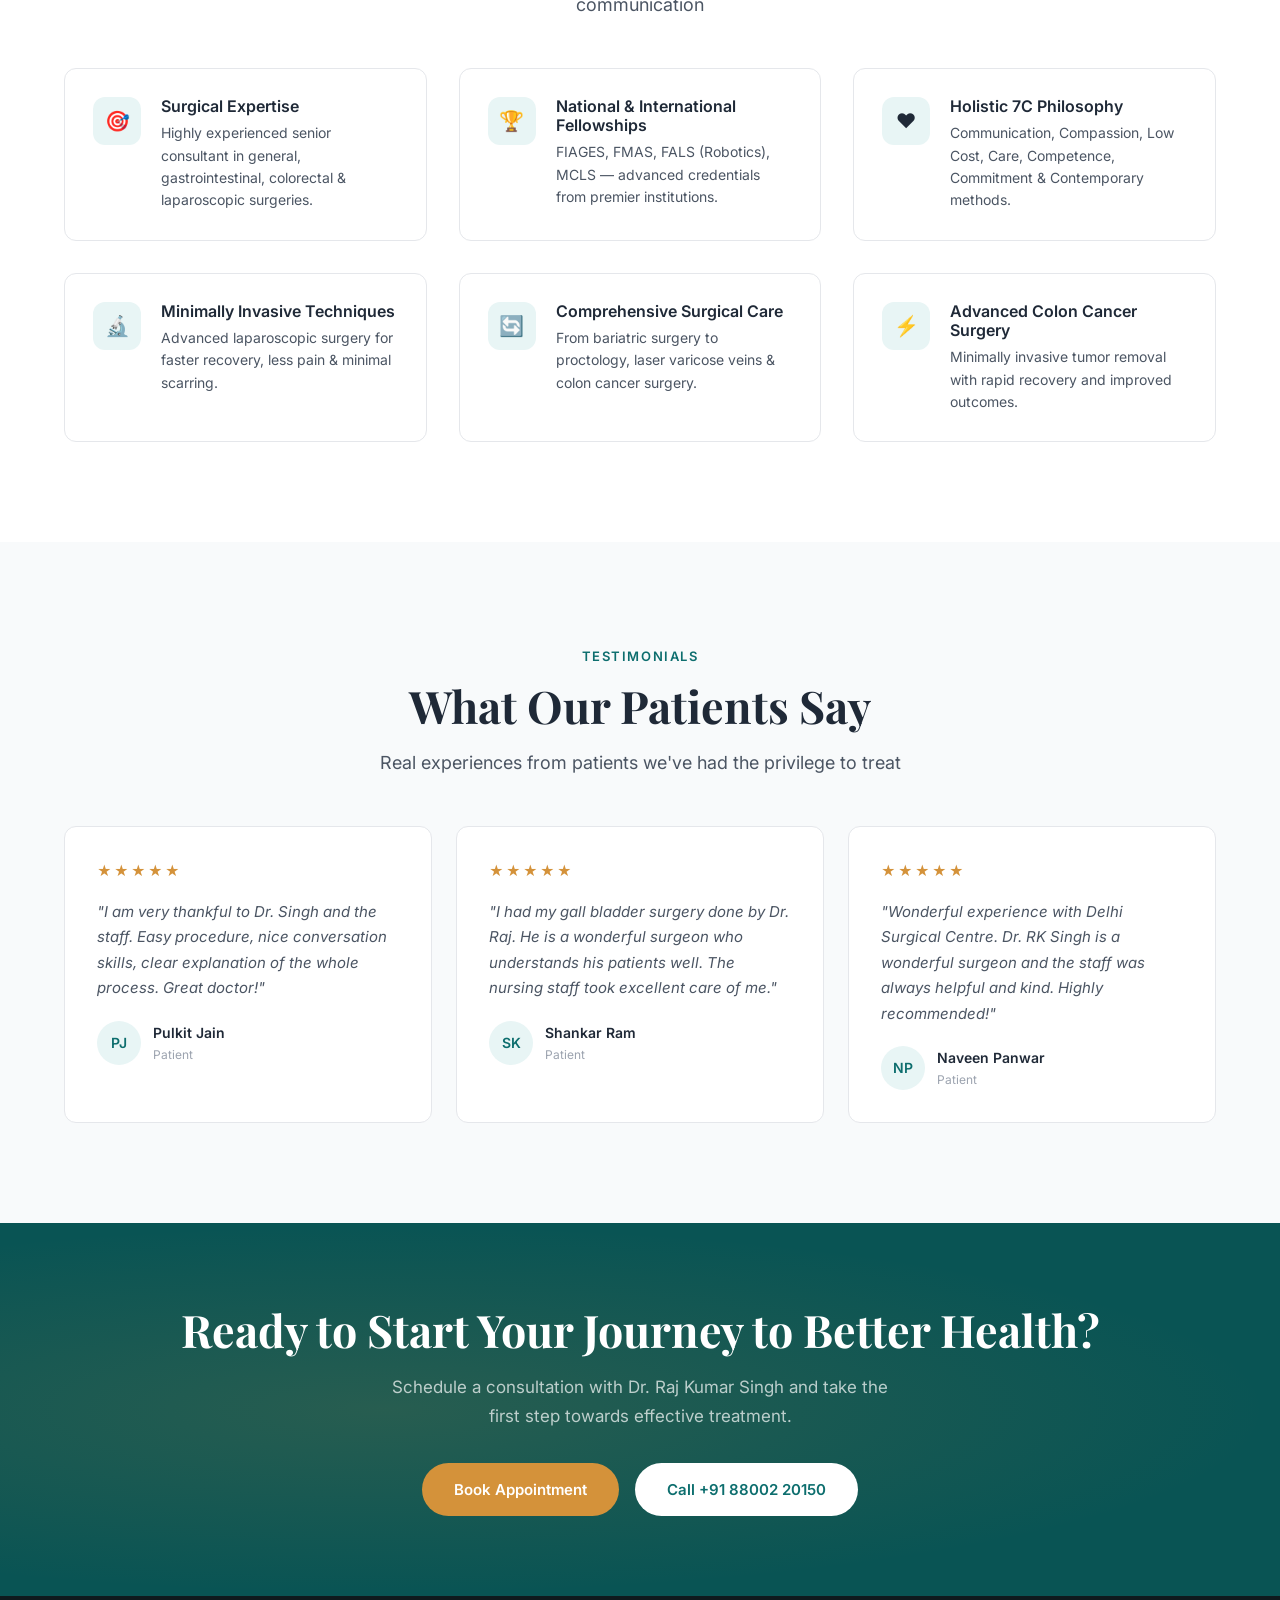
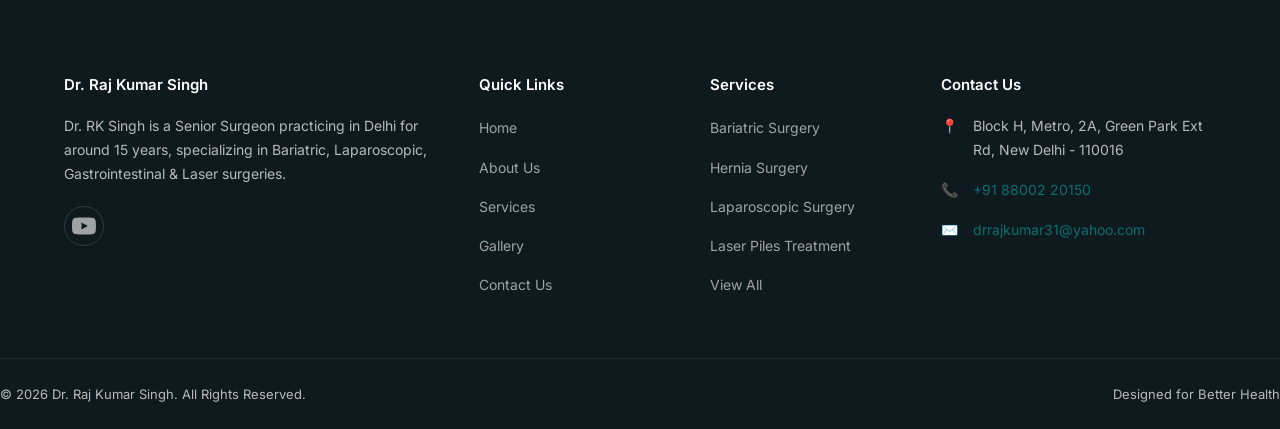
==== commit dab34aca: "Add favicon, logo assets, fix 404 page, update SEO meta tags on all pages" ====
--- a/index.html
+++ b/index.html
@@ -4,6 +4,7 @@
   <meta charset="UTF-8">
   <meta name="viewport" content="width=device-width, initial-scale=1.0">
   <title>Dr. Raj Kumar Singh | Best Bariatric & Laparoscopic Surgeon in Green Park, Delhi</title>
+  <link rel="icon" type="image/png" href="assets/favicon.png">
   <meta name="description" content="Dr. Raj Kumar Singh - Senior Consultant Surgeon specializing in Bariatric, Laparoscopic, Gastrointestinal, Laser Piles & Hernia Surgery in Green Park, Delhi. 15+ years experience, 20,000+ happy patients.">
   <meta name="keywords" content="Bariatric Surgeon Delhi, Laparoscopic Surgeon Green Park, Laser Piles Treatment, Hernia Surgery, Weight Loss Surgery, Sleeve Gastrectomy, Gall Bladder Surgery, Dr Raj Kumar Singh, Best Surgeon Delhi">
   <meta name="robots" content="index, follow">
@@ -381,7 +382,7 @@
           <h4>Dr. Raj Kumar Singh</h4>
           <p>Dr. RK Singh is a Senior Surgeon practicing in Delhi for around 15 years, specializing in Bariatric, Laparoscopic, Gastrointestinal &amp; Laser surgeries.</p>
           <div class="footer-social">
-            <a href="https://youtube.com/@definitecure2717" aria-label="YouTube" target="_blank" rel="noopener">▶</a>
+            <a href="https://youtube.com/@definitecure2717" aria-label="YouTube" target="_blank" rel="noopener"><svg width="24" height="24" viewBox="0 0 24 24" fill="currentColor"><path d="M23.498 6.186a3.016 3.016 0 0 0-2.122-2.136C19.505 3.545 12 3.545 12 3.545s-7.505 0-9.377.505A3.017 3.017 0 0 0 .502 6.186C0 8.07 0 12 0 12s0 3.93.502 5.814a3.016 3.016 0 0 0 2.122 2.136c1.871.505 9.376.505 9.376.505s7.505 0 9.377-.505a3.015 3.015 0 0 0 2.122-2.136C24 15.93 24 12 24 12s0-3.93-.502-5.814zM9.545 15.568V8.432L15.818 12l-6.273 3.568z"/></svg></a>
           </div>
         </div>
         <div>
@@ -486,7 +487,7 @@
   </script>
   <div class="floating-btns">
     <a href="tel:+918800220150" class="fab-phone" aria-label="Call us">📞</a>
-    <a href="https://wa.me/918800220150" class="fab-whatsapp" aria-label="WhatsApp us" target="_blank" rel="noopener">💬</a>
+    <a href="https://wa.me/919625987060" class="fab-whatsapp" aria-label="WhatsApp us" target="_blank" rel="noopener"><svg width="28" height="28" viewBox="0 0 24 24" fill="currentColor"><path d="M17.472 14.382c-.297-.149-1.758-.867-2.03-.967-.273-.099-.471-.148-.67.15-.197.297-.767.966-.94 1.164-.173.199-.347.223-.644.075-.297-.15-1.255-.463-2.39-1.475-.883-.788-1.48-1.761-1.653-2.059-.173-.297-.018-.458.13-.606.134-.133.298-.347.446-.52.149-.174.198-.298.298-.497.099-.198.05-.371-.025-.52-.075-.149-.669-1.612-.916-2.207-.242-.579-.487-.5-.669-.51-.173-.008-.371-.01-.57-.01-.198 0-.52.074-.792.372-.272.297-1.04 1.016-1.04 2.479 0 1.462 1.065 2.875 1.213 3.074.149.198 2.096 3.2 5.077 4.487.709.306 1.262.489 1.694.625.712.227 1.36.195 1.871.118.571-.085 1.758-.719 2.006-1.413.248-.694.248-1.289.173-1.413-.074-.124-.272-.198-.57-.347m-5.421 7.403h-.004a9.87 9.87 0 01-5.031-1.378l-.361-.214-3.741.982.998-3.648-.235-.374a9.86 9.86 0 01-1.51-5.26c.001-5.45 4.436-9.884 9.888-9.884 2.64 0 5.122 1.03 6.988 2.898a9.825 9.825 0 012.893 6.994c-.003 5.45-4.437 9.884-9.885 9.884m8.413-18.297A11.815 11.815 0 0012.05 0C5.495 0 .16 5.335.157 11.892c0 2.096.547 4.142 1.588 5.945L.057 24l6.305-1.654a11.882 11.882 0 005.683 1.448h.005c6.554 0 11.89-5.335 11.893-11.893a11.821 11.821 0 00-3.48-8.413z"/></svg></a>
   </div>
 </body>
 </html>
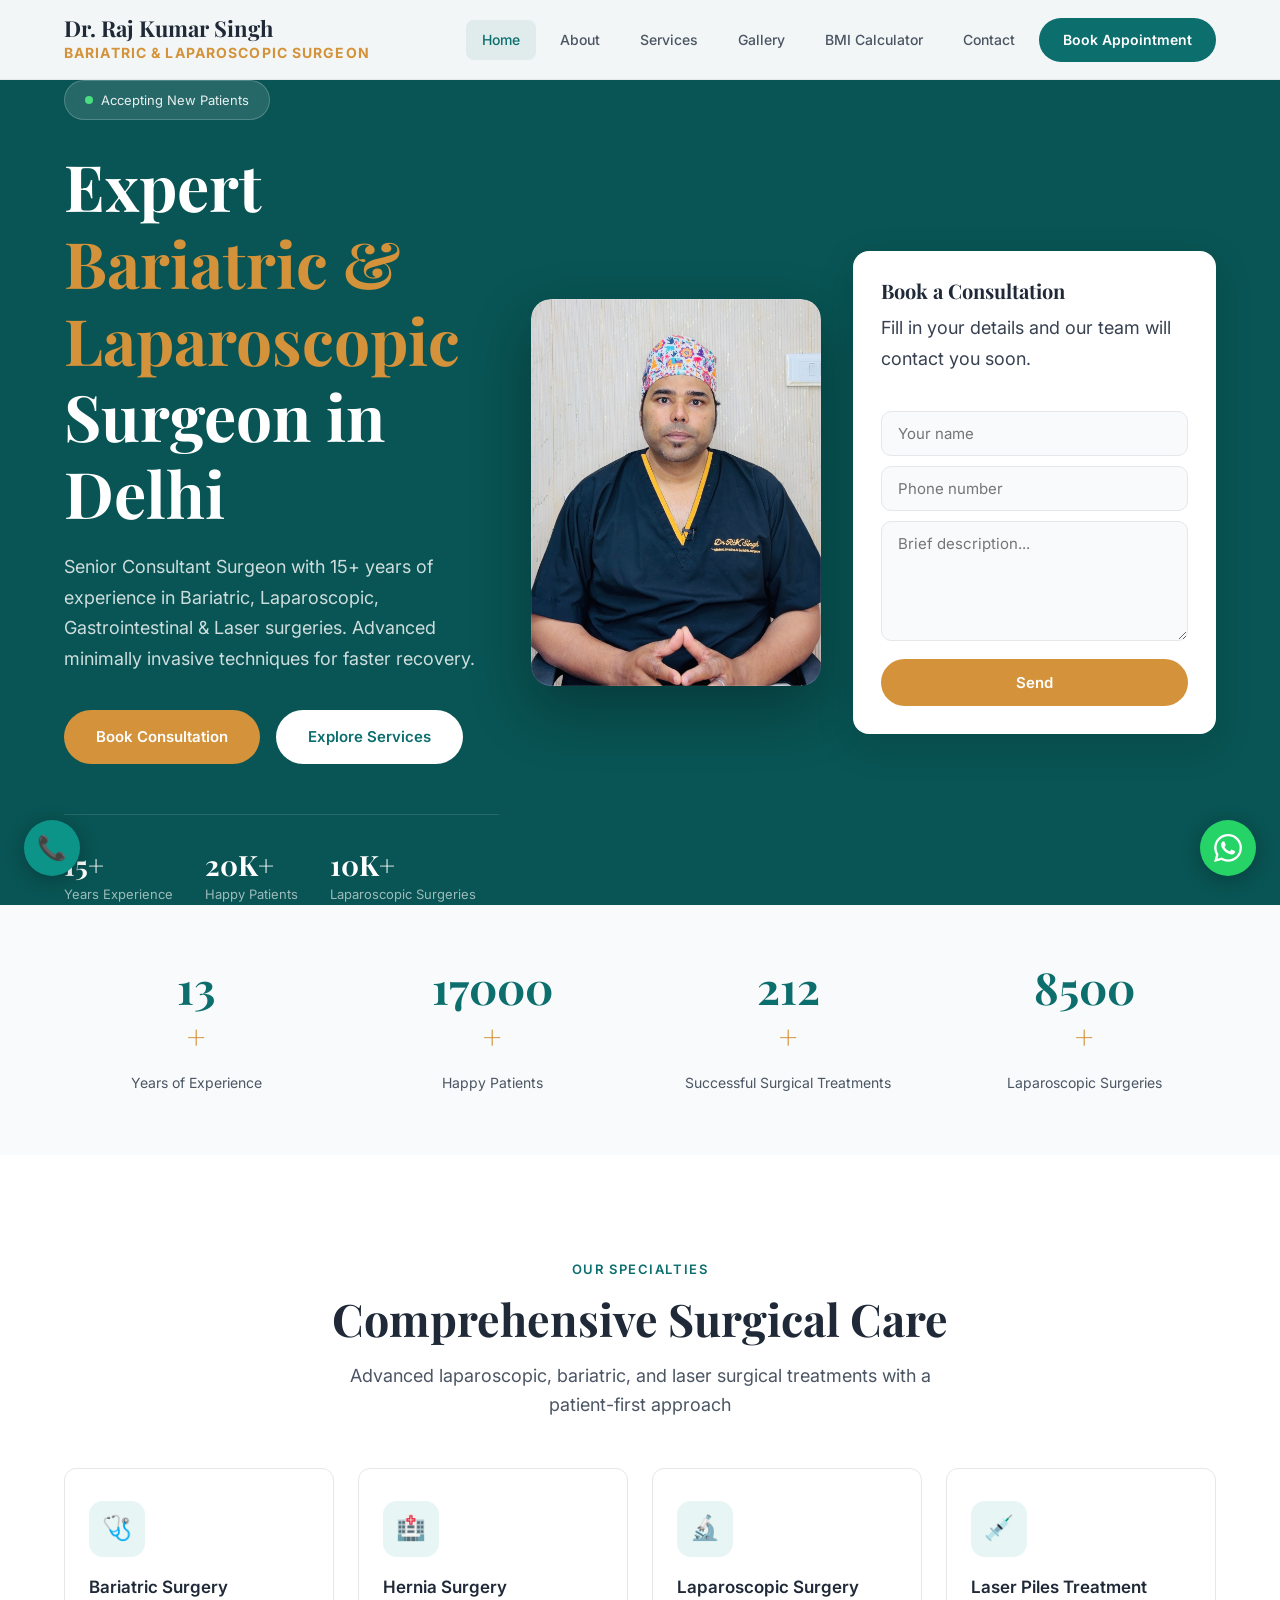
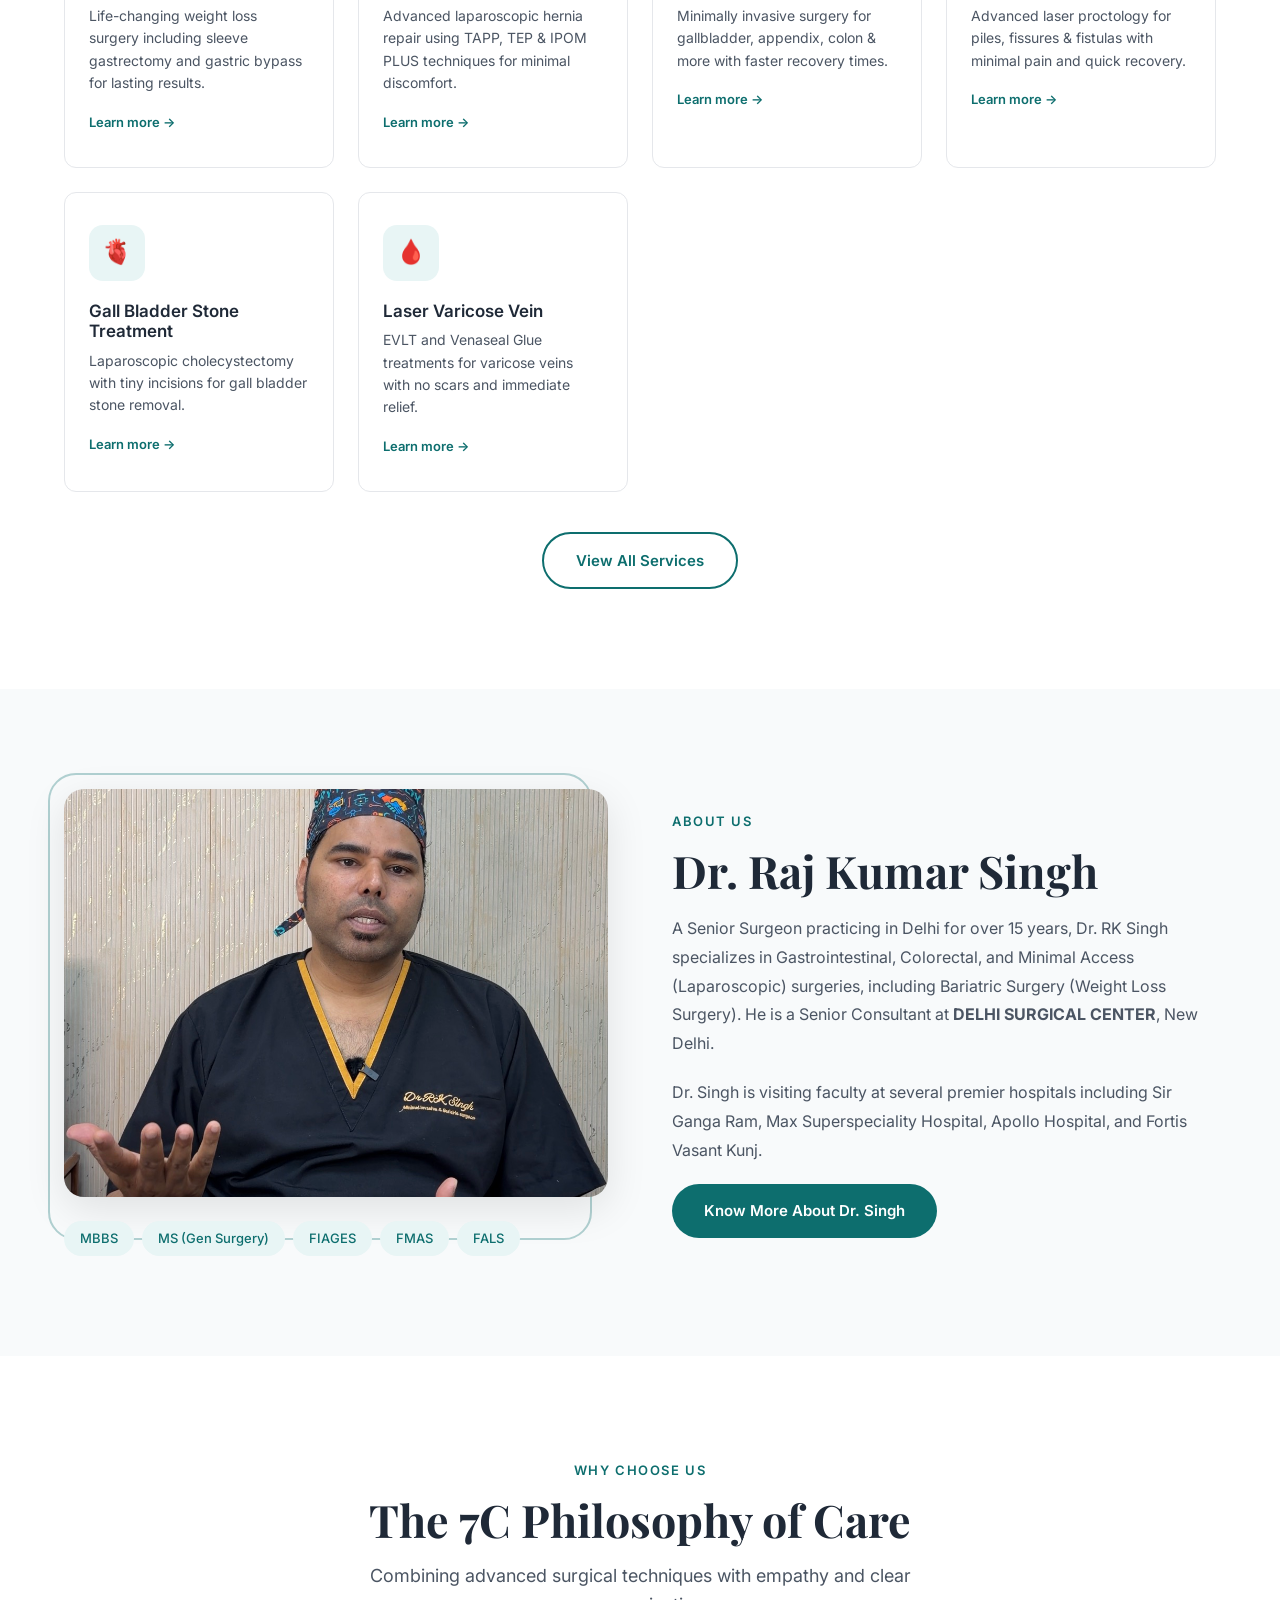
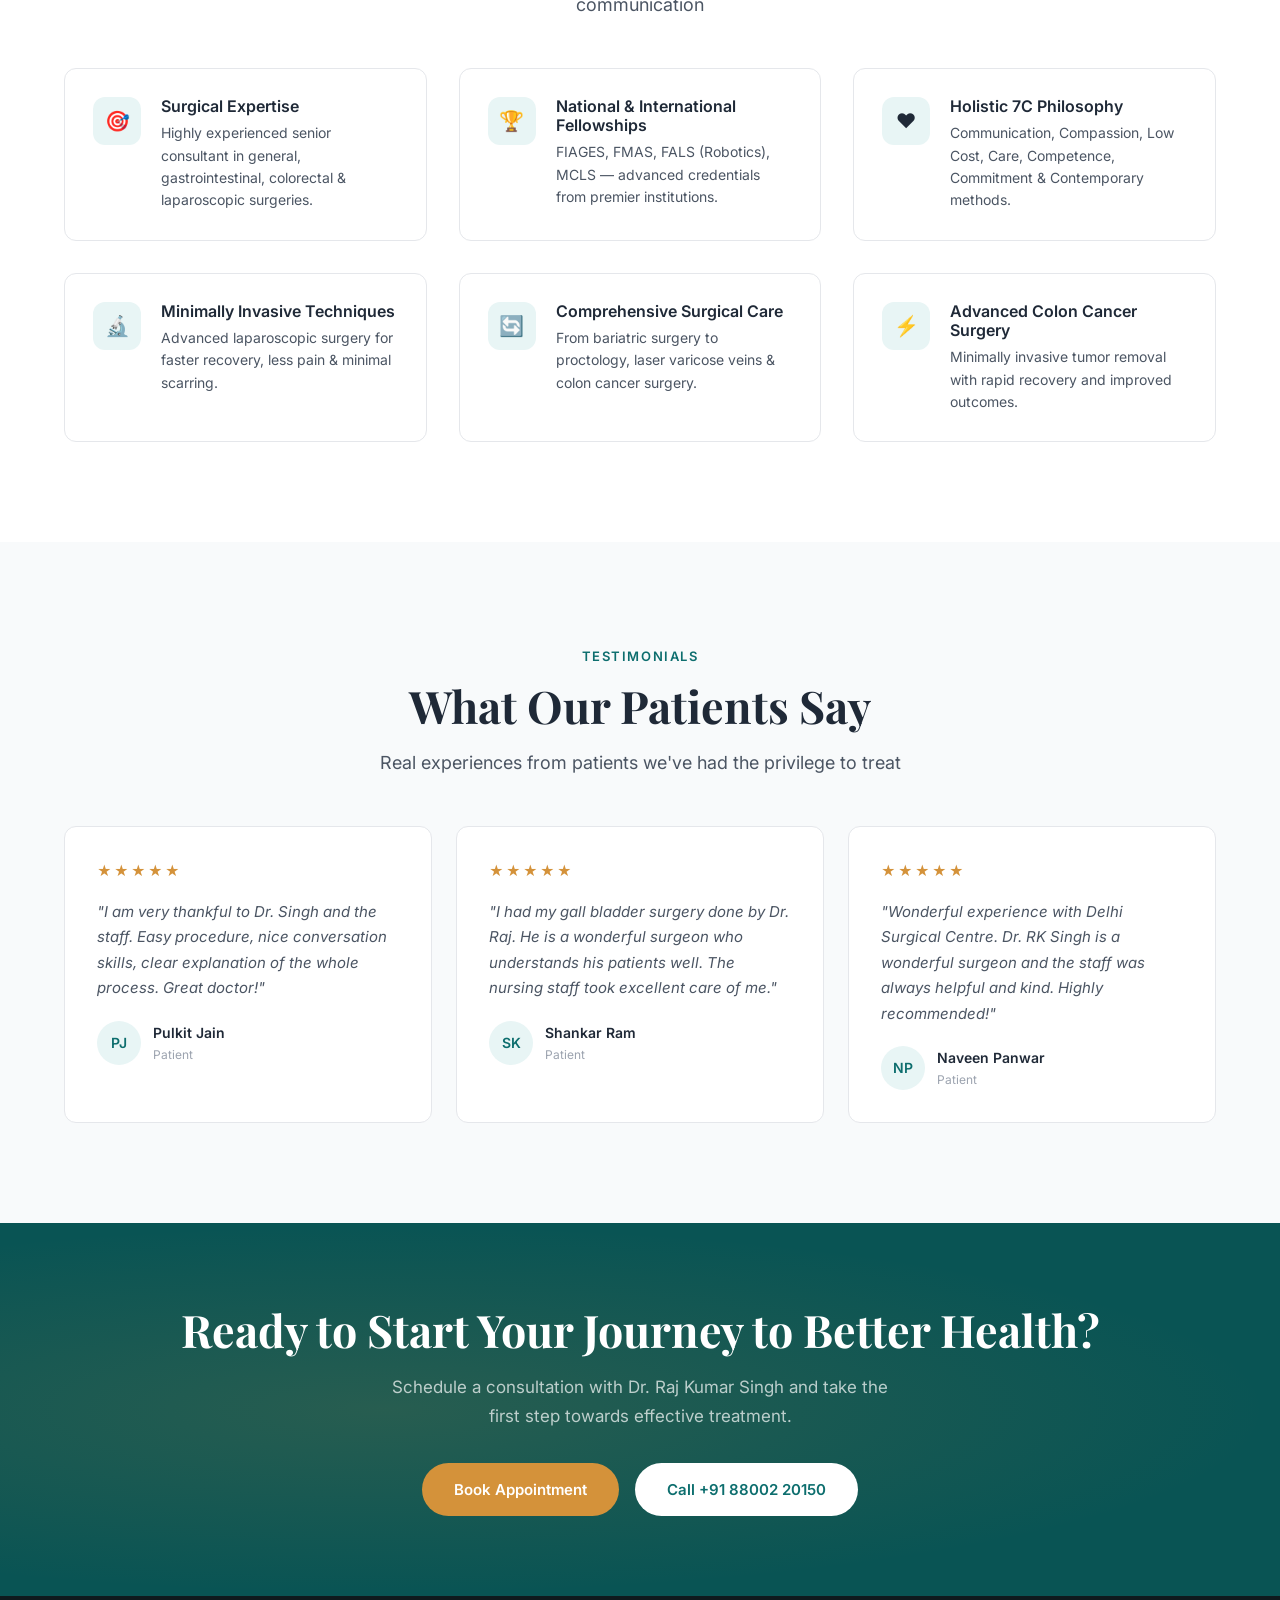
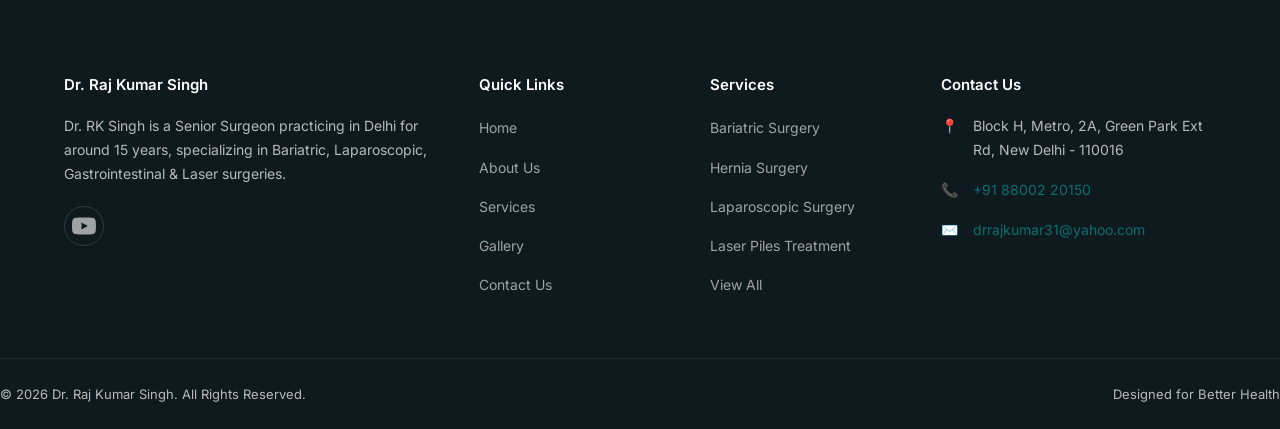
==== commit 8c8dd8fe: "Add Cloudflare Web Analytics to all pages" ====
--- a/index.html
+++ b/index.html
@@ -429,6 +429,9 @@
   </footer>
 
   <script src="assets/js/main.js"></script>
+  <!-- Cloudflare Web Analytics -->
+  <script defer src='https://static.cloudflareinsights.com/beacon.min.js' data-cf-beacon='{"token": "c7f1207ebe4949e686ded93152536a3f"}'></script>
+  <!-- End Cloudflare Web Analytics -->
   <script>
     var GOOGLE_SHEET_URL = 'https://script.google.com/macros/s/AKfycbzGFphw7kMFLyaRj8LNoxENx6ZjAD9SRCSs0XDaYN_xCYHUD2bccizbV7Kkoei3eBd4/exec';
 
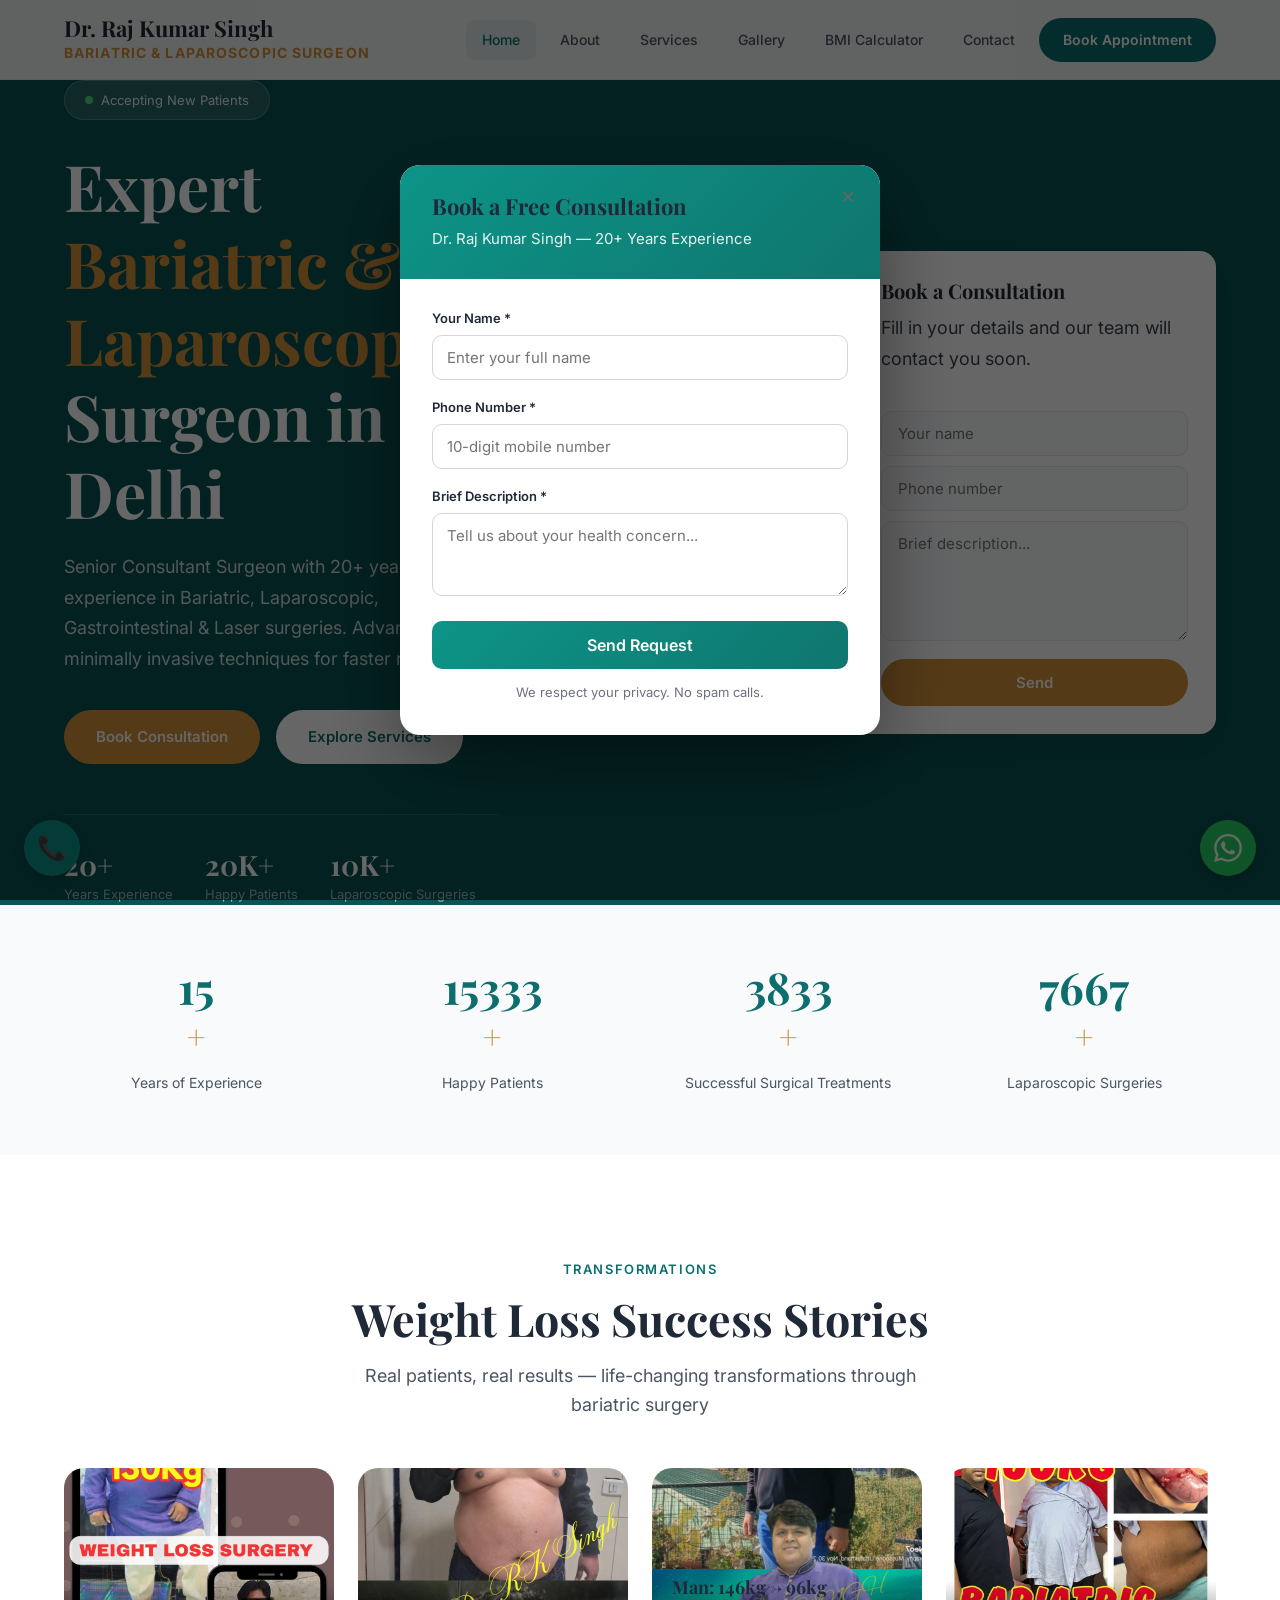
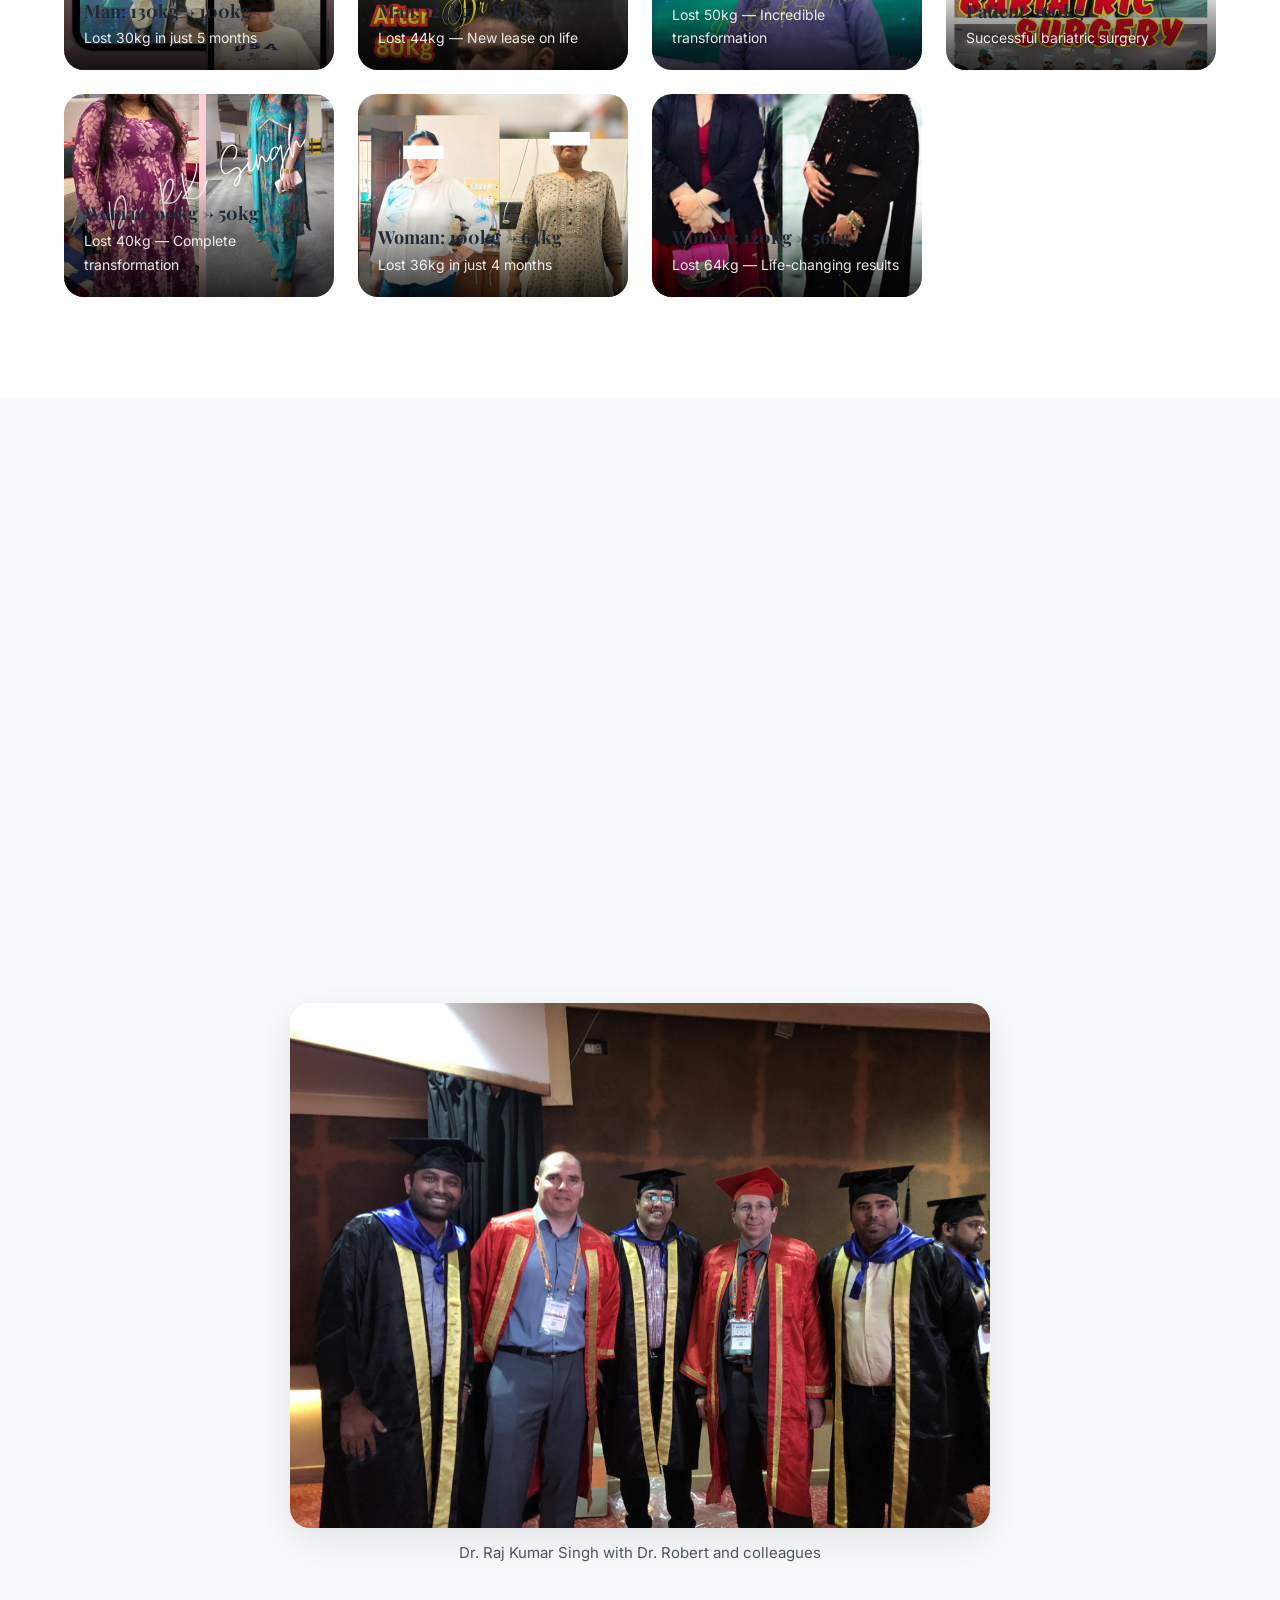
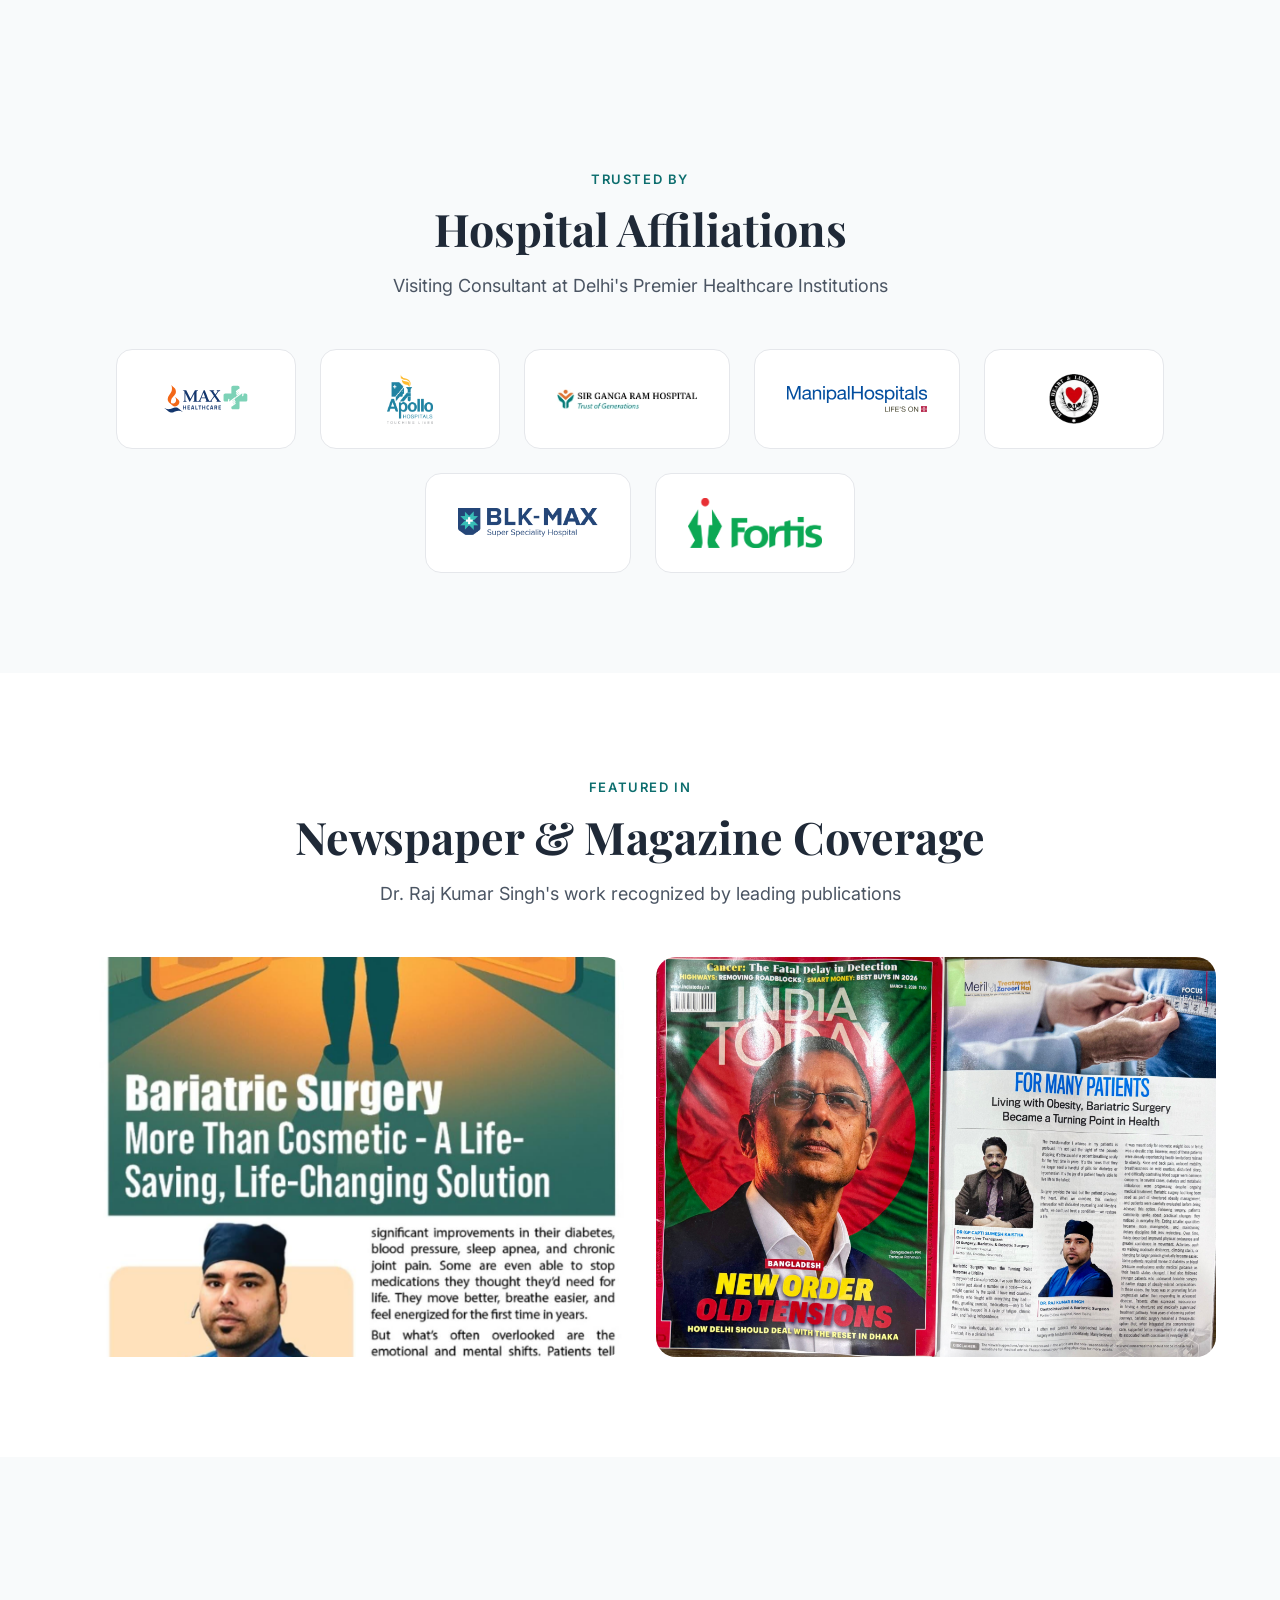
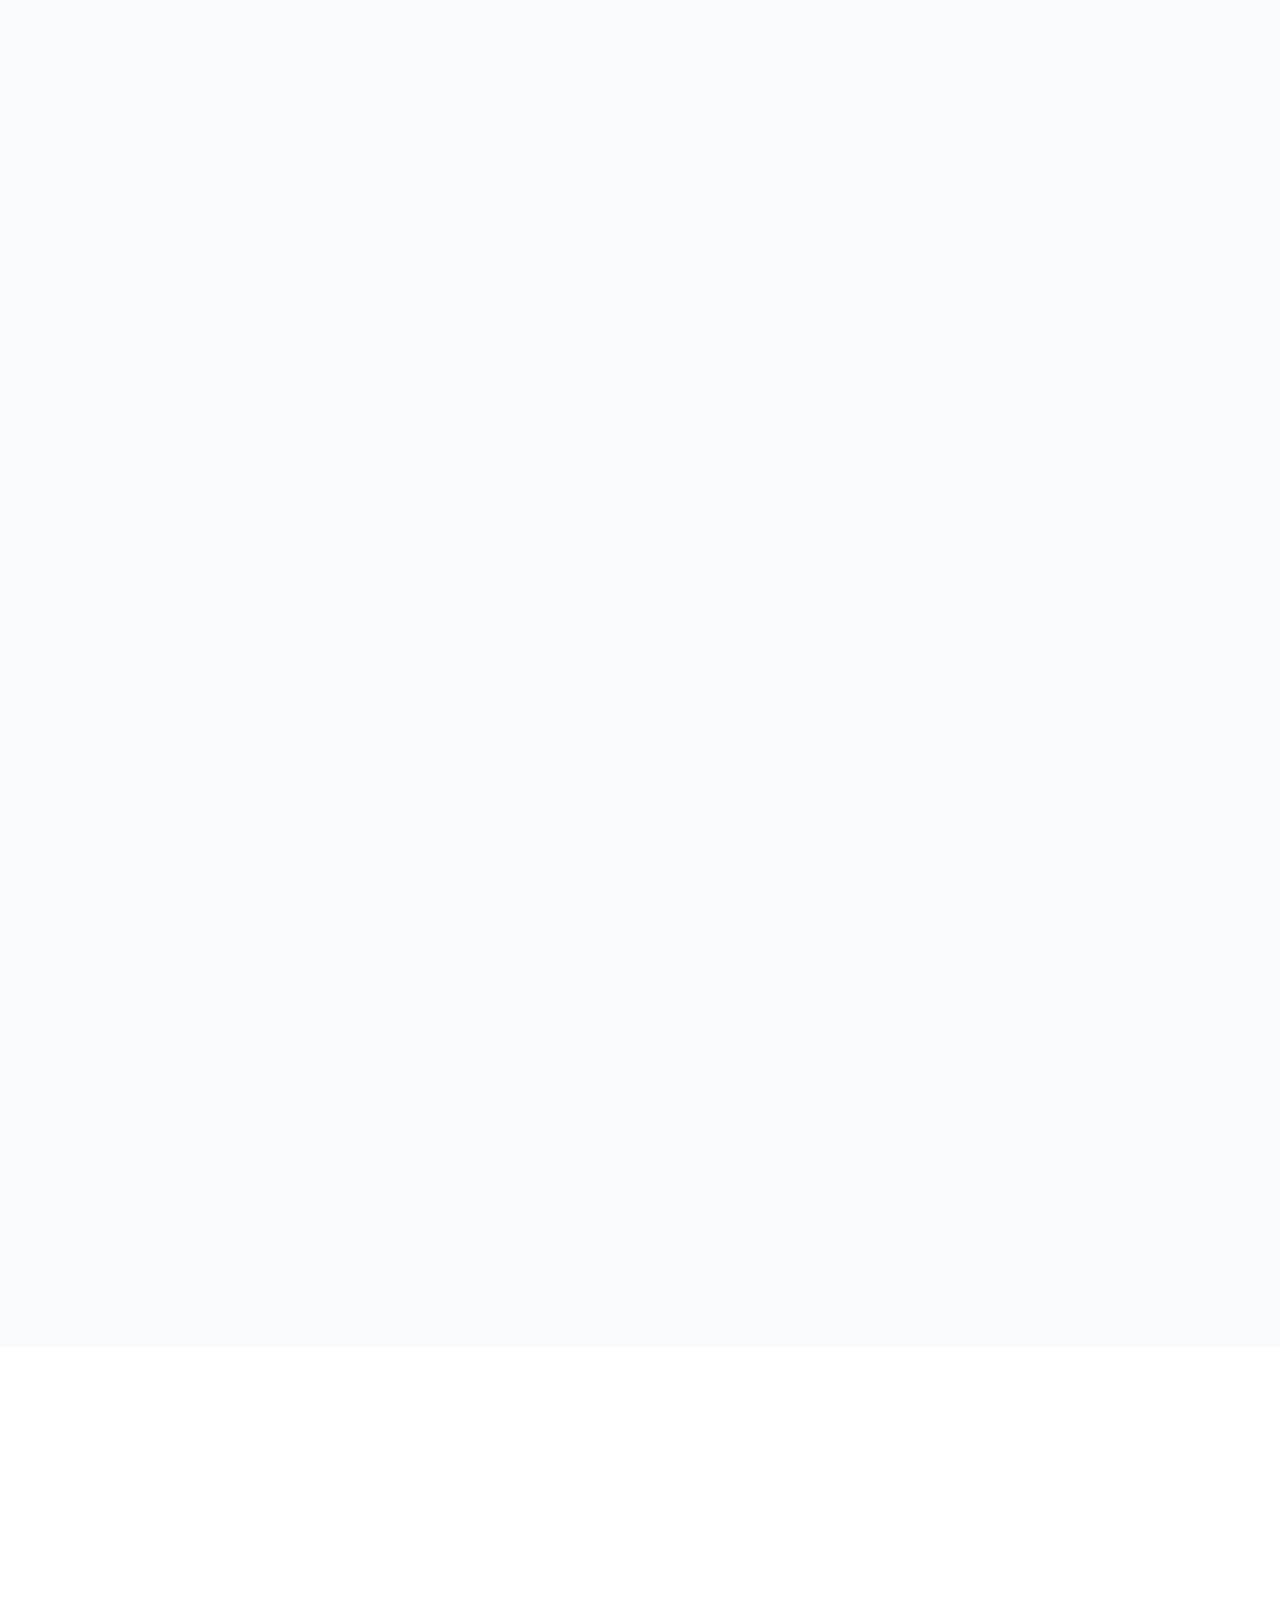
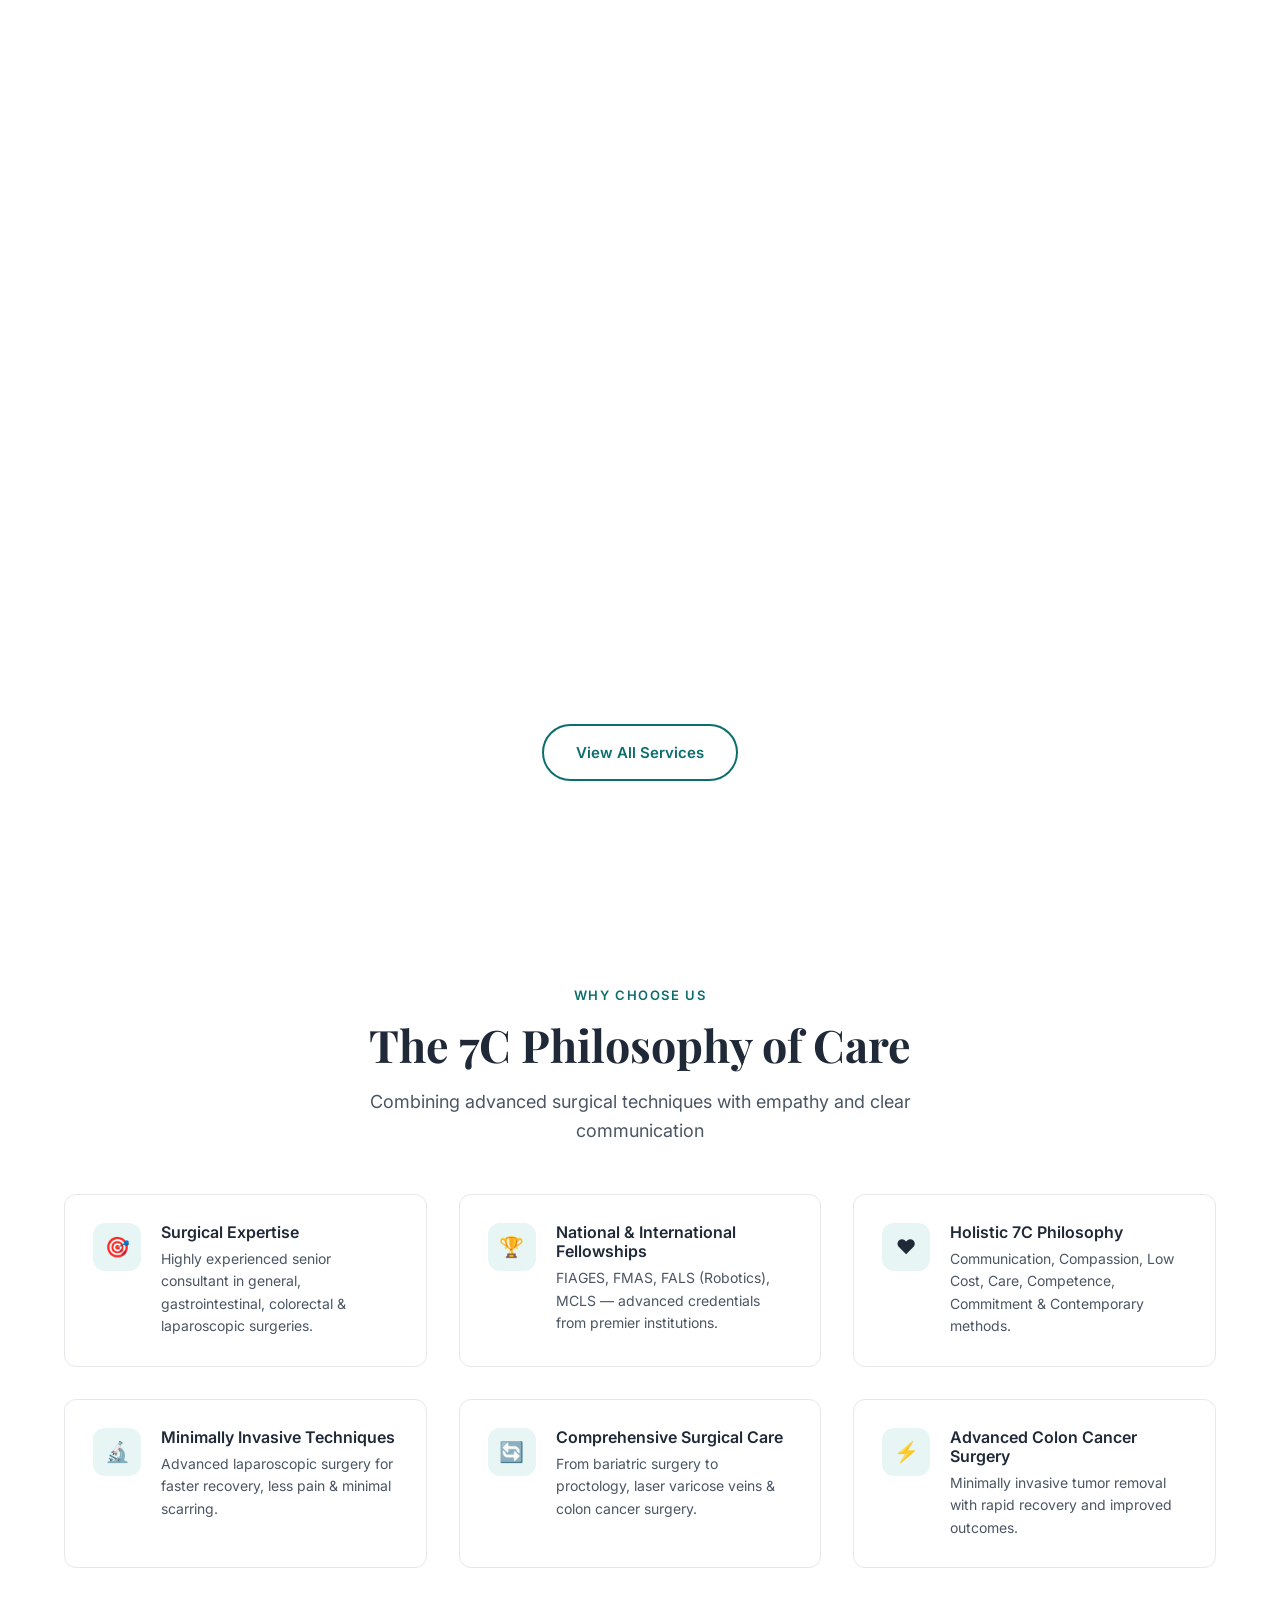
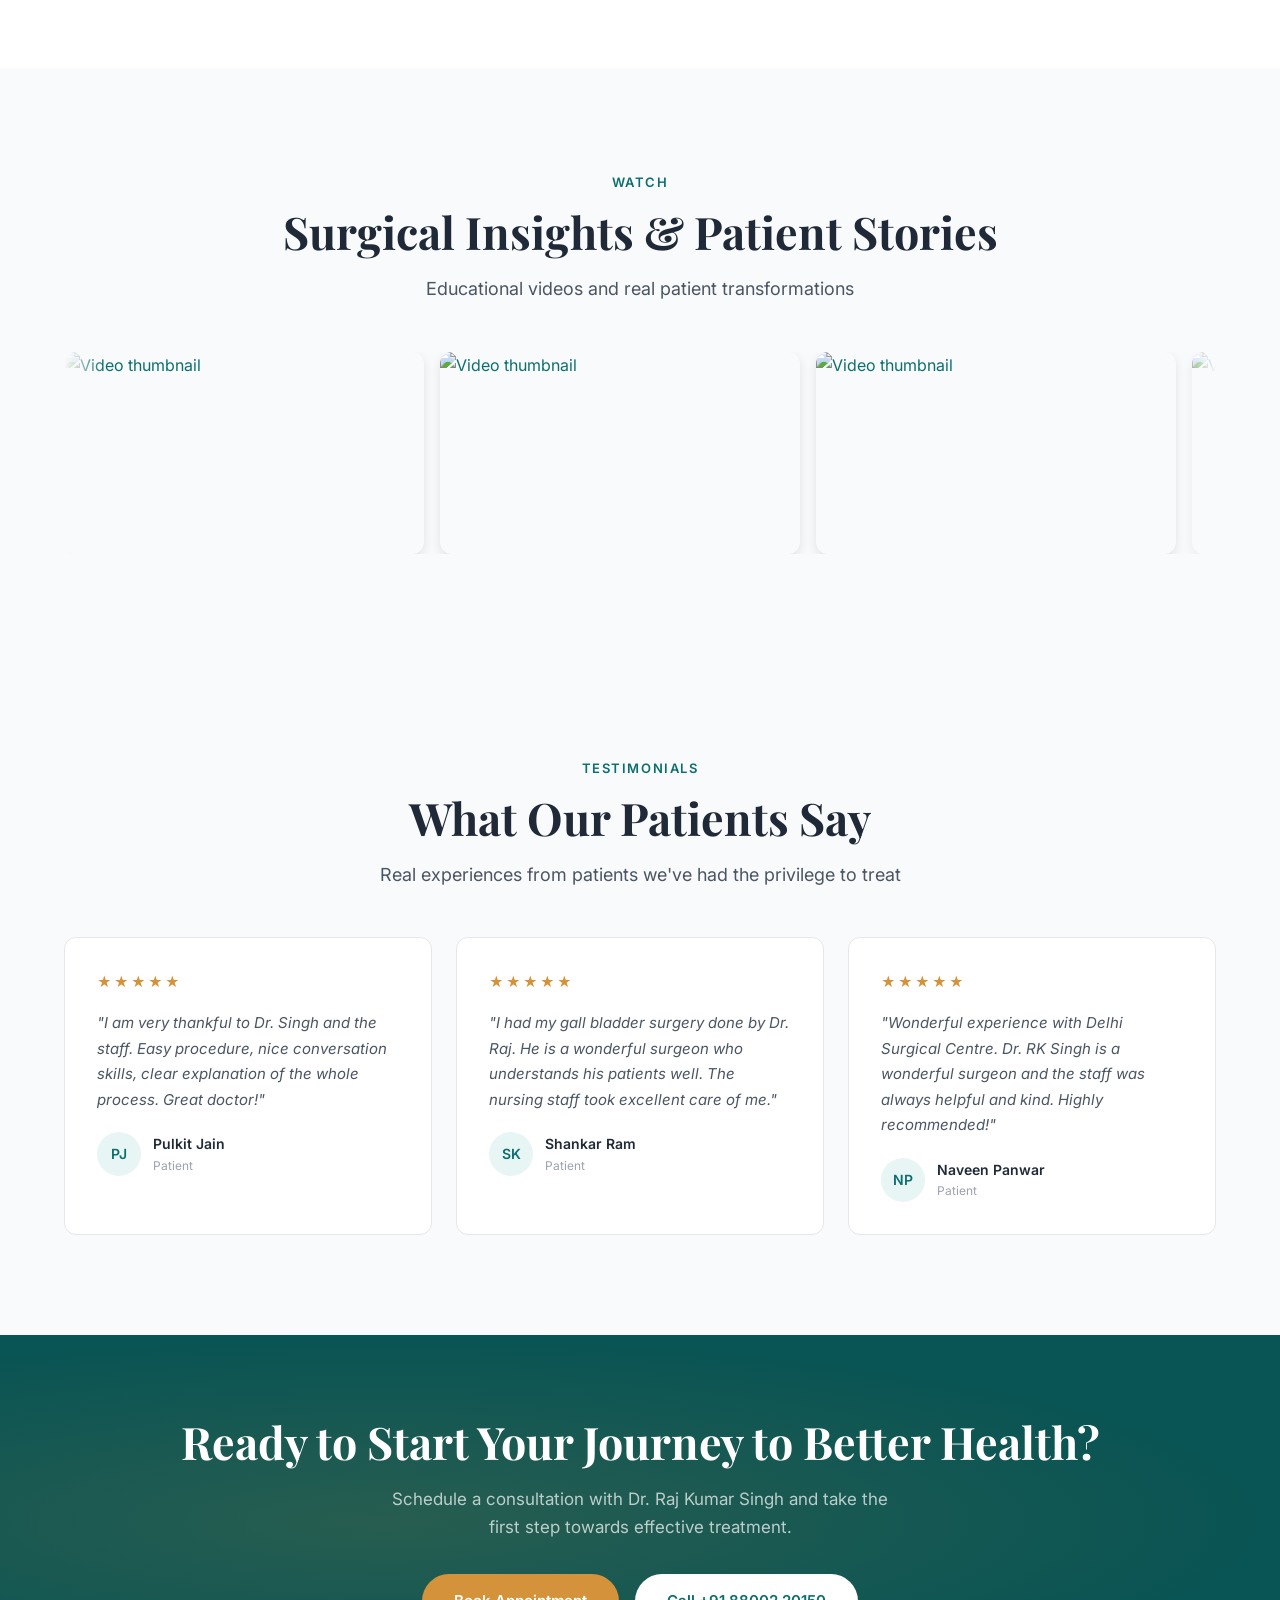
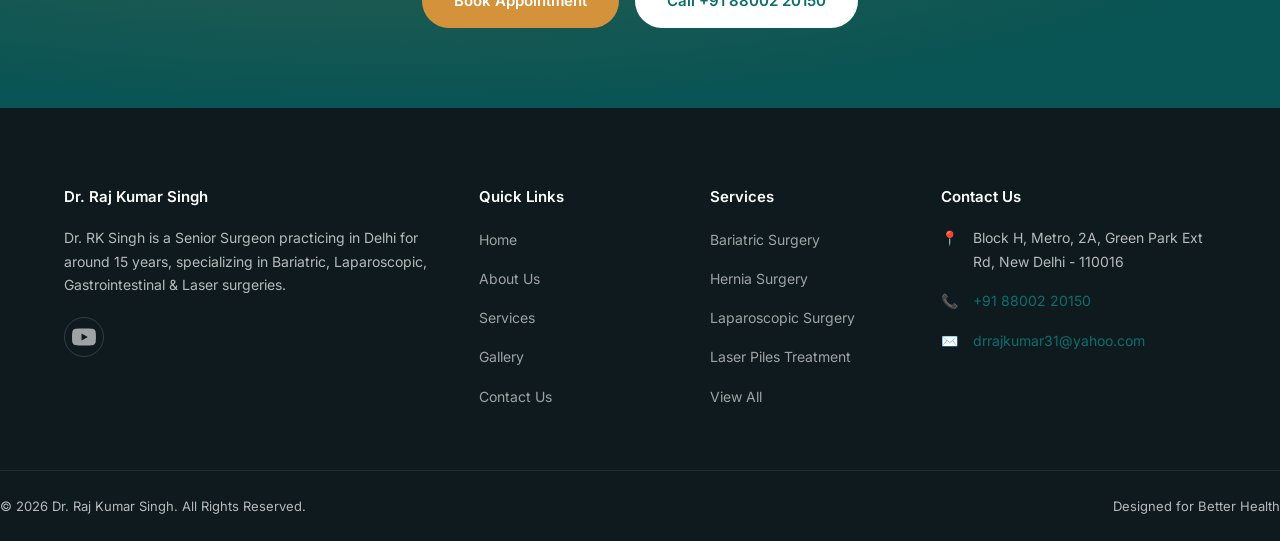
==== commit ddbb8ef9: "Add images, logos, video, and update HTML/CSS styles" ====
--- a/index.html
+++ b/index.html
@@ -126,7 +126,7 @@
               Expert <span class="highlight">Bariatric &amp; Laparoscopic</span> Surgeon in Delhi
             </h1>
             <p class="fade-in fade-in-delay-2">
-              Senior Consultant Surgeon with 15+ years of experience in Bariatric, Laparoscopic, Gastrointestinal &amp; Laser surgeries. Advanced minimally invasive techniques for faster recovery.
+              Senior Consultant Surgeon with 20+ years of experience in Bariatric, Laparoscopic, Gastrointestinal &amp; Laser surgeries. Advanced minimally invasive techniques for faster recovery.
             </p>
             <div class="hero-actions fade-in fade-in-delay-3">
               <a href="#hero-form" class="btn btn-accent">Book Consultation</a>
@@ -134,7 +134,7 @@
             </div>
             <div class="hero-stats-tag fade-in fade-in-delay-4">
               <div class="hero-stat-item">
-                <span class="number">15+</span>
+                <span class="number">20+</span>
                 <span class="label">Years Experience</span>
               </div>
               <div class="hero-stat-item">
@@ -149,7 +149,7 @@
           </div>
           <div class="hero-media fade-in fade-in-delay-2">
             <div class="hero-media-frame">
-              <img src="assets/user/IMG_4590.PNG" alt="Dr. Raj Kumar Singh" style="width:100%;height:100%;object-fit:cover;border-radius:20px;">
+              <img src="assets/images/frontPhot.jpeg" alt="Dr. Raj Kumar Singh with Da Vinci Surgical Robot" style="width:100%;height:100%;object-fit:cover;border-radius:20px;">
             </div>
           </div>
           <div class="hero-form fade-in fade-in-delay-3" id="hero-form">
@@ -182,7 +182,7 @@
       <div class="container">
         <div class="stats-grid">
           <div class="stat-item fade-in">
-            <div class="stat-number" data-target="15">0</div>
+            <div class="stat-number" data-target="20">0</div>
             <div class="stat-plus">+</div>
             <div class="stat-label">Years of Experience</div>
           </div>
@@ -192,7 +192,7 @@
             <div class="stat-label">Happy Patients</div>
           </div>
           <div class="stat-item fade-in">
-            <div class="stat-number" data-target="250">0</div>
+            <div class="stat-number" data-target="5000">0</div>
             <div class="stat-plus">+</div>
             <div class="stat-label">Successful Surgical Treatments</div>
           </div>
@@ -201,6 +201,250 @@
             <div class="stat-plus">+</div>
             <div class="stat-label">Laparoscopic Surgeries</div>
           </div>
+        </div>
+      </div>
+    </section>
+
+    <section class="section" aria-label="Weight loss transformations">
+      <div class="container">
+        <div class="text-center fade-in">
+          <span class="section-label">Transformations</span>
+          <h2 class="section-title">Weight Loss Success Stories</h2>
+          <p class="section-subtitle">Real patients, real results — life-changing transformations through bariatric surgery</p>
+        </div>
+        <div class="services-grid" style="margin-top:48px;">
+          <div class="fade-in fade-in-delay-1" style="border-radius:var(--radius-lg);overflow:hidden;box-shadow:var(--shadow-md);position:relative;aspect-ratio:4/3;">
+            <img src="assets/images/Man 130kg to 100kg in 5 months.jpeg" alt="Man lost 30kg in 5 months - 130kg to 100kg" style="width:100%;height:100%;object-fit:cover;" loading="lazy">
+            <div style="position:absolute;bottom:0;left:0;right:0;padding:20px;background:linear-gradient(transparent,rgba(0,0,0,0.8));color:#fff;">
+              <h4 style="margin:0 0 4px;">Man: 130kg → 100kg</h4>
+              <p style="margin:0;font-size:0.875rem;opacity:0.9;">Lost 30kg in just 5 months</p>
+            </div>
+          </div>
+          <div class="fade-in fade-in-delay-1" style="border-radius:var(--radius-lg);overflow:hidden;box-shadow:var(--shadow-md);position:relative;aspect-ratio:4/3;">
+            <img src="assets/images/Man124Kgto80Kg.jpeg" alt="Man lost 44kg - 124kg to 80kg" style="width:100%;height:100%;object-fit:cover;" loading="lazy">
+            <div style="position:absolute;bottom:0;left:0;right:0;padding:20px;background:linear-gradient(transparent,rgba(0,0,0,0.8));color:#fff;">
+              <h4 style="margin:0 0 4px;">Man: 124kg → 80kg</h4>
+              <p style="margin:0;font-size:0.875rem;opacity:0.9;">Lost 44kg — New lease on life</p>
+            </div>
+          </div>
+          <div class="fade-in fade-in-delay-2" style="border-radius:var(--radius-lg);overflow:hidden;box-shadow:var(--shadow-md);position:relative;aspect-ratio:4/3;">
+            <img src="assets/images/Man146To96.jpeg" alt="Man lost 50kg - 146kg to 96kg" style="width:100%;height:100%;object-fit:cover;" loading="lazy">
+            <div style="position:absolute;bottom:0;left:0;right:0;padding:20px;background:linear-gradient(transparent,rgba(0,0,0,0.8));color:#fff;">
+              <h4 style="margin:0 0 4px;">Man: 146kg → 96kg</h4>
+              <p style="margin:0;font-size:0.875rem;opacity:0.9;">Lost 50kg — Incredible transformation</p>
+            </div>
+          </div>
+          <div class="fade-in fade-in-delay-2" style="border-radius:var(--radius-lg);overflow:hidden;box-shadow:var(--shadow-md);position:relative;aspect-ratio:4/3;">
+            <img src="assets/images/Successful surgery of 160Kg patient.jpeg" alt="Successful surgery of 160kg patient" style="width:100%;height:100%;object-fit:cover;" loading="lazy">
+            <div style="position:absolute;bottom:0;left:0;right:0;padding:20px;background:linear-gradient(transparent,rgba(0,0,0,0.8));color:#fff;">
+              <h4 style="margin:0 0 4px;">Patient: 160kg</h4>
+              <p style="margin:0;font-size:0.875rem;opacity:0.9;">Successful bariatric surgery</p>
+            </div>
+          </div>
+          <div class="fade-in fade-in-delay-3" style="border-radius:var(--radius-lg);overflow:hidden;box-shadow:var(--shadow-md);position:relative;aspect-ratio:4/3;">
+            <img src="assets/images/Women_90kgTo50Kg.PNG" alt="Woman lost 40kg - 90kg to 50kg" style="width:100%;height:100%;object-fit:cover;" loading="lazy">
+            <div style="position:absolute;bottom:0;left:0;right:0;padding:20px;background:linear-gradient(transparent,rgba(0,0,0,0.8));color:#fff;">
+              <h4 style="margin:0 0 4px;">Woman: 90kg → 50kg</h4>
+              <p style="margin:0;font-size:0.875rem;opacity:0.9;">Lost 40kg — Complete transformation</p>
+            </div>
+          </div>
+          <div class="fade-in fade-in-delay-3" style="border-radius:var(--radius-lg);overflow:hidden;box-shadow:var(--shadow-md);position:relative;aspect-ratio:4/3;">
+            <img src="assets/images/Women100Kgto64kgIn4Month.PNG" alt="Woman lost 36kg in 4 months - 100kg to 64kg" style="width:100%;height:100%;object-fit:cover;" loading="lazy">
+            <div style="position:absolute;bottom:0;left:0;right:0;padding:20px;background:linear-gradient(transparent,rgba(0,0,0,0.8));color:#fff;">
+              <h4 style="margin:0 0 4px;">Woman: 100kg → 64kg</h4>
+              <p style="margin:0;font-size:0.875rem;opacity:0.9;">Lost 36kg in just 4 months</p>
+            </div>
+          </div>
+          <div class="fade-in fade-in-delay-4" style="border-radius:var(--radius-lg);overflow:hidden;box-shadow:var(--shadow-md);position:relative;aspect-ratio:4/3;">
+            <img src="assets/images/Women120kg to 56kg.jpeg" alt="Woman lost 64kg - 120kg to 56kg" style="width:100%;height:100%;object-fit:cover;" loading="lazy">
+            <div style="position:absolute;bottom:0;left:0;right:0;padding:20px;background:linear-gradient(transparent,rgba(0,0,0,0.8));color:#fff;">
+              <h4 style="margin:0 0 4px;">Woman: 120kg → 56kg</h4>
+              <p style="margin:0;font-size:0.875rem;opacity:0.9;">Lost 64kg — Life-changing results</p>
+            </div>
+          </div>
+        </div>
+      </div>
+    </section>
+
+    <section class="section section-alt" aria-label="About Dr. Raj Kumar Singh">
+      <div class="container">
+        <div class="about-grid">
+          <div class="about-image fade-in">
+            <div style="border-radius:20px;overflow:hidden;box-shadow:var(--shadow-lg);aspect-ratio:4/3;">
+              <video autoplay muted loop playsinline poster="assets/user/IMG_4389.PNG" style="width:100%;height:100%;object-fit:cover;">
+                <source src="assets/FrontVideo.mp4" type="video/mp4">
+              </video>
+            </div>
+            <div class="about-qualifications">
+              <span>MBBS</span>
+              <span>MS (Gen Surgery)</span>
+              <span>FIAGES</span>
+              <span>FMAS</span>
+              <span>FALS</span>
+            </div>
+          </div>
+          <div class="fade-in fade-in-delay-1">
+            <span class="section-label">About Us</span>
+            <h2>Dr. Raj Kumar Singh</h2>
+            <p style="color:var(--text-secondary);line-height:1.8;margin-bottom:20px;">
+              A Senior Surgeon practicing in Delhi for over 20 years, Dr. RK Singh specializes in Gastrointestinal, Colorectal, and Minimal Access (Laparoscopic) surgeries, including Bariatric Surgery (Weight Loss Surgery). He is a Senior Consultant at <strong>DELHI SURGICAL CENTER</strong>, New Delhi.
+            </p>
+            <p style="color:var(--text-secondary);line-height:1.8;margin-bottom:20px;">
+              Dr. Singh is visiting faculty at several premier hospitals including Sir Ganga Ram, Max Superspeciality Hospital, Apollo Hospital, and Fortis Vasant Kunj.
+            </p>
+            <a href="about.html" class="btn btn-primary">Know More About Dr. Singh</a>
+          </div>
+        </div>
+        <div style="margin-top:40px;" class="fade-in">
+          <div style="border-radius:20px;overflow:hidden;box-shadow:var(--shadow-lg);max-width:700px;margin:0 auto;">
+            <img src="assets/images/DrRajwithDDrRobertAndcouligues.jpg" alt="Dr. Raj Kumar Singh with Dr. Robert and colleagues" style="width:100%;height:auto;display:block;" loading="lazy">
+          </div>
+          <p style="text-align:center;color:var(--text-secondary);margin-top:12px;font-size:0.9375rem;">Dr. Raj Kumar Singh with Dr. Robert and colleagues</p>
+        </div>
+      </div>
+    </section>
+
+
+
+    <section class="section section-alt" aria-label="Hospital affiliations">
+      <div class="container">
+        <div class="text-center fade-in">
+          <span class="section-label">Trusted By</span>
+          <h2 class="section-title">Hospital Affiliations</h2>
+          <p class="section-subtitle">Visiting Consultant at Delhi's Premier Healthcare Institutions</p>
+        </div>
+        <div style="display:flex;flex-wrap:wrap;justify-content:center;gap:24px;margin-top:48px;">
+          <div class="fade-in fade-in-delay-1" style="background:var(--surface);border:1px solid var(--border);border-radius:16px;padding:24px 32px;text-align:center;min-width:180px;display:flex;flex-direction:column;align-items:center;justify-content:center;">
+            <img src="assets/logos/max-healthcare.svg" alt="Max Hospital" style="max-height:50px;width:auto;max-width:140px;" loading="lazy">
+          </div>
+          <div class="fade-in fade-in-delay-1" style="background:var(--surface);border:1px solid var(--border);border-radius:16px;padding:24px 32px;text-align:center;min-width:180px;display:flex;flex-direction:column;align-items:center;justify-content:center;">
+            <img src="assets/logos/apollo-hospitals.png" alt="Apollo Hospital" style="max-height:50px;width:auto;max-width:140px;" loading="lazy">
+          </div>
+          <div class="fade-in fade-in-delay-2" style="background:var(--surface);border:1px solid var(--border);border-radius:16px;padding:24px 32px;text-align:center;min-width:180px;display:flex;flex-direction:column;align-items:center;justify-content:center;">
+            <img src="assets/logos/sgrh.webp" alt="Sir Ganga Ram Hospital" style="max-height:50px;width:auto;max-width:140px;" loading="lazy">
+          </div>
+          <div class="fade-in fade-in-delay-2" style="background:var(--surface);border:1px solid var(--border);border-radius:16px;padding:24px 32px;text-align:center;min-width:180px;display:flex;flex-direction:column;align-items:center;justify-content:center;">
+            <img src="assets/logos/manipal-hospitals.svg" alt="Manipal Hospital" style="max-height:50px;width:auto;max-width:140px;" loading="lazy">
+          </div>
+          <div class="fade-in fade-in-delay-3" style="background:var(--surface);border:1px solid var(--border);border-radius:16px;padding:24px 32px;text-align:center;min-width:180px;display:flex;flex-direction:column;align-items:center;justify-content:center;">
+            <img src="assets/logos/dhli.png" alt="Delhi Heart &amp; Lung Institute" style="max-height:50px;width:auto;max-width:140px;" loading="lazy">
+          </div>
+          <div class="fade-in fade-in-delay-3" style="background:var(--surface);border:1px solid var(--border);border-radius:16px;padding:24px 32px;text-align:center;min-width:180px;display:flex;flex-direction:column;align-items:center;justify-content:center;">
+            <img src="assets/logos/blk-max.png" alt="BLK Max Hospital" style="max-height:50px;width:auto;max-width:140px;" loading="lazy">
+          </div>
+          <div class="fade-in fade-in-delay-4" style="background:var(--surface);border:1px solid var(--border);border-radius:16px;padding:24px 32px;text-align:center;min-width:180px;display:flex;flex-direction:column;align-items:center;justify-content:center;">
+            <img src="assets/logos/fortis-healthcare.png" alt="Fortis Hospital" style="max-height:50px;width:auto;max-width:140px;" loading="lazy">
+          </div>
+        </div>
+      </div>
+    </section>
+
+    <section class="section" aria-label="Newspaper and magazine features">
+      <div class="container">
+        <div class="text-center fade-in">
+          <span class="section-label">Featured In</span>
+          <h2 class="section-title">Newspaper &amp; Magazine Coverage</h2>
+          <p class="section-subtitle">Dr. Raj Kumar Singh's work recognized by leading publications</p>
+        </div>
+        <div style="display:grid;grid-template-columns:repeat(auto-fit,minmax(300px,1fr));gap:32px;margin-top:48px;align-items:start;">
+          <a href="assets/images/Article on Bariatric Surgery NewsPaperArticle.jpeg" target="_blank" rel="noopener" class="fade-in fade-in-delay-1" style="text-decoration:none;border-radius:var(--radius-lg);overflow:hidden;box-shadow:var(--shadow-md);transition:transform 0.3s,box-shadow 0.3s;height:400px;" onmouseover="this.style.transform='translateY(-4px)';this.style.boxShadow='var(--shadow-lg)'" onmouseout="this.style.transform='';this.style.boxShadow=''">
+            <img src="assets/images/Article on Bariatric Surgery NewsPaperArticle.jpeg" alt="Newspaper article on Dr. Raj Kumar Singh's bariatric surgery" style="width:100%;height:100%;object-fit:cover;display:block;" loading="lazy">
+          </a>
+          <a href="assets/images/India Today article on Bariatric Surgery.jpeg" target="_blank" rel="noopener" class="fade-in fade-in-delay-2" style="text-decoration:none;border-radius:var(--radius-lg);overflow:hidden;box-shadow:var(--shadow-md);transition:transform 0.3s,box-shadow 0.3s;height:400px;" onmouseover="this.style.transform='translateY(-4px)';this.style.boxShadow='var(--shadow-lg)'" onmouseout="this.style.transform='';this.style.boxShadow=''">
+            <img src="assets/images/India Today article on Bariatric Surgery.jpeg" alt="India Today article featuring Dr. Raj Kumar Singh" style="width:100%;height:100%;object-fit:cover;display:block;" loading="lazy">
+          </a>
+        </div>
+      </div>
+    </section>
+
+    <section class="section section-alt" aria-label="Media coverage">
+      <div class="container">
+        <div class="text-center fade-in">
+          <span class="section-label">Media Coverage</span>
+          <h2 class="section-title">Dr. Raj in the News</h2>
+          <p class="section-subtitle">Featured articles from leading national and international media outlets</p>
+        </div>
+        <div style="display:grid;grid-template-columns:repeat(auto-fit,minmax(280px,1fr));gap:24px;margin-top:48px;">
+          <a href="https://www.aninews.in/news/business/dr-rk-singh-successfully-performs-high-risk-bariatric-surgery-on-165-kg-patient20250818125426" target="_blank" rel="noopener" class="fade-in fade-in-delay-1" style="text-decoration:none;color:inherit;background:var(--surface);border:1px solid var(--border);border-radius:var(--radius-lg);overflow:hidden;transition:transform 0.3s,box-shadow 0.3s;" onmouseover="this.style.transform='translateY(-4px)';this.style.boxShadow='var(--shadow-lg)'" onmouseout="this.style.transform='';this.style.boxShadow=''">
+            <div style="padding:24px;">
+              <div style="display:flex;align-items:center;gap:8px;margin-bottom:12px;"><span style="background:#e74c3c;color:#fff;padding:4px 10px;border-radius:6px;font-size:0.75rem;font-weight:600;">ANI</span><span style="color:var(--text-muted);font-size:0.8125rem;">Aug 2025</span></div>
+              <h4 style="margin:0 0 8px;line-height:1.4;">Dr. RK Singh Successfully Performs High-Risk Bariatric Surgery on 165-kg Patient</h4>
+              <p style="margin:0;color:var(--text-secondary);font-size:0.875rem;">A medical milestone as Dr. Singh safely operates on a super-obese patient with multiple comorbidities.</p>
+              <span style="display:inline-block;margin-top:12px;color:var(--primary);font-weight:600;font-size:0.875rem;">Read Article →</span>
+            </div>
+          </a>
+          <a href="https://health.medicaldialogues.in/health/165-kg-patient-gets-new-lease-on-life-after-bariatric-surgery-by-dr-rk-singh-153412" target="_blank" rel="noopener" class="fade-in fade-in-delay-1" style="text-decoration:none;color:inherit;background:var(--surface);border:1px solid var(--border);border-radius:var(--radius-lg);overflow:hidden;transition:transform 0.3s,box-shadow 0.3s;" onmouseover="this.style.transform='translateY(-4px)';this.style.boxShadow='var(--shadow-lg)'" onmouseout="this.style.transform='';this.style.boxShadow=''">
+            <div style="padding:24px;">
+              <div style="display:flex;align-items:center;gap:8px;margin-bottom:12px;"><span style="background:#2ecc71;color:#fff;padding:4px 10px;border-radius:6px;font-size:0.75rem;font-weight:600;">Medical Dialogues</span><span style="color:var(--text-muted);font-size:0.8125rem;">2025</span></div>
+              <h4 style="margin:0 0 8px;line-height:1.4;">165-kg Patient Gets New Lease on Life After Bariatric Surgery by Dr. RK Singh</h4>
+              <p style="margin:0;color:var(--text-secondary);font-size:0.875rem;">A comprehensive report on the successful bariatric surgery and patient recovery.</p>
+              <span style="display:inline-block;margin-top:12px;color:var(--primary);font-weight:600;font-size:0.875rem;">Read Article →</span>
+            </div>
+          </a>
+          <a href="https://businessnewsthisweek.com/health/medical-breakthrough-as-dr-r-k-singh-safely-operates-on-super-obese-patient-with-multiple-comorbidities/" target="_blank" rel="noopener" class="fade-in fade-in-delay-2" style="text-decoration:none;color:inherit;background:var(--surface);border:1px solid var(--border);border-radius:var(--radius-lg);overflow:hidden;transition:transform 0.3s,box-shadow 0.3s;" onmouseover="this.style.transform='translateY(-4px)';this.style.boxShadow='var(--shadow-lg)'" onmouseout="this.style.transform='';this.style.boxShadow=''">
+            <div style="padding:24px;">
+              <div style="display:flex;align-items:center;gap:8px;margin-bottom:12px;"><span style="background:#3498db;color:#fff;padding:4px 10px;border-radius:6px;font-size:0.75rem;font-weight:600;">Business News</span><span style="color:var(--text-muted);font-size:0.8125rem;">2025</span></div>
+              <h4 style="margin:0 0 8px;line-height:1.4;">Medical Breakthrough: Dr. RK Singh Safely Operates on Super Obese Patient</h4>
+              <p style="margin:0;color:var(--text-secondary);font-size:0.875rem;">Coverage of the landmark surgery on a patient with multiple comorbidities.</p>
+              <span style="display:inline-block;margin-top:12px;color:var(--primary);font-weight:600;font-size:0.875rem;">Read Article →</span>
+            </div>
+          </a>
+          <a href="https://www.tribuneindia.com/news/business/dr-r-k-singh-successfully-performs-high-risk-bariatric-surgery-on-165-kg-patient/" target="_blank" rel="noopener" class="fade-in fade-in-delay-2" style="text-decoration:none;color:inherit;background:var(--surface);border:1px solid var(--border);border-radius:var(--radius-lg);overflow:hidden;transition:transform 0.3s,box-shadow 0.3s;" onmouseover="this.style.transform='translateY(-4px)';this.style.boxShadow='var(--shadow-lg)'" onmouseout="this.style.transform='';this.style.boxShadow=''">
+            <div style="padding:24px;">
+              <div style="display:flex;align-items:center;gap:8px;margin-bottom:12px;"><span style="background:#9b59b6;color:#fff;padding:4px 10px;border-radius:6px;font-size:0.75rem;font-weight:600;">The Tribune India</span><span style="color:var(--text-muted);font-size:0.8125rem;">2025</span></div>
+              <h4 style="margin:0 0 8px;line-height:1.4;">Dr. RK Singh Successfully Performs High-Risk Bariatric Surgery</h4>
+              <p style="margin:0;color:var(--text-secondary);font-size:0.875rem;">The Tribune covers the high-risk bariatric surgery success story.</p>
+              <span style="display:inline-block;margin-top:12px;color:var(--primary);font-weight:600;font-size:0.875rem;">Read Article →</span>
+            </div>
+          </a>
+          <a href="https://www.bwhealthcareworld.com/article/dr-rk-singh-performs-high-risk-bariatric-surgery-on-165-kg-patient-567625" target="_blank" rel="noopener" class="fade-in fade-in-delay-3" style="text-decoration:none;color:inherit;background:var(--surface);border:1px solid var(--border);border-radius:var(--radius-lg);overflow:hidden;transition:transform 0.3s,box-shadow 0.3s;" onmouseover="this.style.transform='translateY(-4px)';this.style.boxShadow='var(--shadow-lg)'" onmouseout="this.style.transform='';this.style.boxShadow=''">
+            <div style="padding:24px;">
+              <div style="display:flex;align-items:center;gap:8px;margin-bottom:12px;"><span style="background:#e67e22;color:#fff;padding:4px 10px;border-radius:6px;font-size:0.75rem;font-weight:600;">BW Healthcare</span><span style="color:var(--text-muted);font-size:0.8125rem;">2025</span></div>
+              <h4 style="margin:0 0 8px;line-height:1.4;">Dr. RK Singh Performs High-Risk Bariatric Surgery on 165-kg Patient</h4>
+              <p style="margin:0;color:var(--text-secondary);font-size:0.875rem;">Healthcare industry coverage of the complex surgical procedure.</p>
+              <span style="display:inline-block;margin-top:12px;color:var(--primary);font-weight:600;font-size:0.875rem;">Read Article →</span>
+            </div>
+          </a>
+          <a href="https://odishabiznewz.com/health-news/medical-breakthrough-as-dr-r-k-singh-safely-operates-on-super-obese-patient-with-multiple-comorbidities/" target="_blank" rel="noopener" class="fade-in fade-in-delay-3" style="text-decoration:none;color:inherit;background:var(--surface);border:1px solid var(--border);border-radius:var(--radius-lg);overflow:hidden;transition:transform 0.3s,box-shadow 0.3s;" onmouseover="this.style.transform='translateY(-4px)';this.style.boxShadow='var(--shadow-lg)'" onmouseout="this.style.transform='';this.style.boxShadow=''">
+            <div style="padding:24px;">
+              <div style="display:flex;align-items:center;gap:8px;margin-bottom:12px;"><span style="background:#1abc9c;color:#fff;padding:4px 10px;border-radius:6px;font-size:0.75rem;font-weight:600;">Odisha Biz Newz</span><span style="color:var(--text-muted);font-size:0.8125rem;">2025</span></div>
+              <h4 style="margin:0 0 8px;line-height:1.4;">Medical Breakthrough: Dr. RK Singh Safely Operates on Super Obese Patient</h4>
+              <p style="margin:0;color:var(--text-secondary);font-size:0.875rem;">Regional coverage of the successful bariatric surgery.</p>
+              <span style="display:inline-block;margin-top:12px;color:var(--primary);font-weight:600;font-size:0.875rem;">Read Article →</span>
+            </div>
+          </a>
+          <a href="https://onlinenews9.in/health/medical-breakthrough-as-dr-r-k-singh-safely-operates-on-super-obese-patient-with-multiple-comorbidities/" target="_blank" rel="noopener" class="fade-in fade-in-delay-4" style="text-decoration:none;color:inherit;background:var(--surface);border:1px solid var(--border);border-radius:var(--radius-lg);overflow:hidden;transition:transform 0.3s,box-shadow 0.3s;" onmouseover="this.style.transform='translateY(-4px)';this.style.boxShadow='var(--shadow-lg)'" onmouseout="this.style.transform='';this.style.boxShadow=''">
+            <div style="padding:24px;">
+              <div style="display:flex;align-items:center;gap:8px;margin-bottom:12px;"><span style="background:#e74c3c;color:#fff;padding:4px 10px;border-radius:6px;font-size:0.75rem;font-weight:600;">Online News 9</span><span style="color:var(--text-muted);font-size:0.8125rem;">2025</span></div>
+              <h4 style="margin:0 0 8px;line-height:1.4;">Medical Breakthrough as Dr. RK Singh Safely Operates on Super Obese Patient</h4>
+              <p style="margin:0;color:var(--text-secondary);font-size:0.875rem;">Online news coverage of the landmark surgery.</p>
+              <span style="display:inline-block;margin-top:12px;color:var(--primary);font-weight:600;font-size:0.875rem;">Read Article →</span>
+            </div>
+          </a>
+          <a href="https://pulsexpertech.com/health/medical-breakthrough-as-dr-r-k-singh-safely-operates-on-super-obese-patient-with-multiple-comorbidities/" target="_blank" rel="noopener" class="fade-in fade-in-delay-4" style="text-decoration:none;color:inherit;background:var(--surface);border:1px solid var(--border);border-radius:var(--radius-lg);overflow:hidden;transition:transform 0.3s,box-shadow 0.3s;" onmouseover="this.style.transform='translateY(-4px)';this.style.boxShadow='var(--shadow-lg)'" onmouseout="this.style.transform='';this.style.boxShadow=''">
+            <div style="padding:24px;">
+              <div style="display:flex;align-items:center;gap:8px;margin-bottom:12px;"><span style="background:#8e44ad;color:#fff;padding:4px 10px;border-radius:6px;font-size:0.75rem;font-weight:600;">Pulse Expert</span><span style="color:var(--text-muted);font-size:0.8125rem;">2025</span></div>
+              <h4 style="margin:0 0 8px;line-height:1.4;">Medical Breakthrough: Dr. RK Singh Operates on Super Obese Patient</h4>
+              <p style="margin:0;color:var(--text-secondary);font-size:0.875rem;">Health tech platform coverage of the complex surgery.</p>
+              <span style="display:inline-block;margin-top:12px;color:var(--primary);font-weight:600;font-size:0.875rem;">Read Article →</span>
+            </div>
+          </a>
+          <a href="https://quickbiznews.com/health/medical-breakthrough-as-dr-r-k-singh-safely-operates-on-super-obese-patient-with-multiple-comorbidities/" target="_blank" rel="noopener" class="fade-in fade-in-delay-4" style="text-decoration:none;color:inherit;background:var(--surface);border:1px solid var(--border);border-radius:var(--radius-lg);overflow:hidden;transition:transform 0.3s,box-shadow 0.3s;" onmouseover="this.style.transform='translateY(-4px)';this.style.boxShadow='var(--shadow-lg)'" onmouseout="this.style.transform='';this.style.boxShadow=''">
+            <div style="padding:24px;">
+              <div style="display:flex;align-items:center;gap:8px;margin-bottom:12px;"><span style="background:#2c3e50;color:#fff;padding:4px 10px;border-radius:6px;font-size:0.75rem;font-weight:600;">Quick Biz News</span><span style="color:var(--text-muted);font-size:0.8125rem;">2025</span></div>
+              <h4 style="margin:0 0 8px;line-height:1.4;">Medical Breakthrough: Dr. RK Singh Operates on Super Obese Patient</h4>
+              <p style="margin:0;color:var(--text-secondary);font-size:0.875rem;">Business news coverage of the surgical achievement.</p>
+              <span style="display:inline-block;margin-top:12px;color:var(--primary);font-weight:600;font-size:0.875rem;">Read Article →</span>
+            </div>
+          </a>
+          <a href="https://rightcolumnmedia.com/health/medical-breakthrough-as-dr-r-k-singh-safely-operates-on-super-obese-patient-with-multiple-comorbidities/" target="_blank" rel="noopener" class="fade-in fade-in-delay-4" style="text-decoration:none;color:inherit;background:var(--surface);border:1px solid var(--border);border-radius:var(--radius-lg);overflow:hidden;transition:transform 0.3s,box-shadow 0.3s;" onmouseover="this.style.transform='translateY(-4px)';this.style.boxShadow='var(--shadow-lg)'" onmouseout="this.style.transform='';this.style.boxShadow=''">
+            <div style="padding:24px;">
+              <div style="display:flex;align-items:center;gap:8px;margin-bottom:12px;"><span style="background:#16a085;color:#fff;padding:4px 10px;border-radius:6px;font-size:0.75rem;font-weight:600;">Right Column</span><span style="color:var(--text-muted);font-size:0.8125rem;">2025</span></div>
+              <h4 style="margin:0 0 8px;line-height:1.4;">Medical Breakthrough: Dr. RK Singh Safely Operates on Super Obese Patient</h4>
+              <p style="margin:0;color:var(--text-secondary);font-size:0.875rem;">Digital media coverage of the complex bariatric surgery.</p>
+              <span style="display:inline-block;margin-top:12px;color:var(--primary);font-weight:600;font-size:0.875rem;">Read Article →</span>
+            </div>
+          </a>
         </div>
       </div>
     </section>
@@ -256,38 +500,6 @@
       </div>
     </section>
 
-    <section class="section section-alt" aria-label="About Dr. Raj Kumar Singh">
-      <div class="container">
-        <div class="about-grid">
-          <div class="about-image fade-in">
-            <div style="border-radius:20px;overflow:hidden;box-shadow:var(--shadow-lg);aspect-ratio:4/3;">
-              <video autoplay muted loop playsinline poster="assets/user/IMG_4389.PNG" style="width:100%;height:100%;object-fit:cover;">
-                <source src="assets/user/RajpreparingforOT.mp4" type="video/mp4">
-              </video>
-            </div>
-            <div class="about-qualifications">
-              <span>MBBS</span>
-              <span>MS (Gen Surgery)</span>
-              <span>FIAGES</span>
-              <span>FMAS</span>
-              <span>FALS</span>
-            </div>
-          </div>
-          <div class="fade-in fade-in-delay-1">
-            <span class="section-label">About Us</span>
-            <h2>Dr. Raj Kumar Singh</h2>
-            <p style="color:var(--text-secondary);line-height:1.8;margin-bottom:20px;">
-              A Senior Surgeon practicing in Delhi for over 15 years, Dr. RK Singh specializes in Gastrointestinal, Colorectal, and Minimal Access (Laparoscopic) surgeries, including Bariatric Surgery (Weight Loss Surgery). He is a Senior Consultant at <strong>DELHI SURGICAL CENTER</strong>, New Delhi.
-            </p>
-            <p style="color:var(--text-secondary);line-height:1.8;margin-bottom:20px;">
-              Dr. Singh is visiting faculty at several premier hospitals including Sir Ganga Ram, Max Superspeciality Hospital, Apollo Hospital, and Fortis Vasant Kunj.
-            </p>
-            <a href="about.html" class="btn btn-primary">Know More About Dr. Singh</a>
-          </div>
-        </div>
-      </div>
-    </section>
-
     <section class="section" aria-label="Why choose Dr. Singh">
       <div class="container">
         <div class="text-center fade-in">
@@ -319,6 +531,86 @@
           <div class="why-card fade-in fade-in-delay-3">
             <div class="why-icon">⚡</div>
             <div><h4>Advanced Colon Cancer Surgery</h4><p>Minimally invasive tumor removal with rapid recovery and improved outcomes.</p></div>
+          </div>
+        </div>
+      </div>
+    </section>
+
+    <section class="section section-alt" aria-label="Video gallery">
+      <div class="container">
+        <div class="text-center fade-in">
+          <span class="section-label">Watch</span>
+          <h2 class="section-title">Surgical Insights &amp; Patient Stories</h2>
+          <p class="section-subtitle">Educational videos and real patient transformations</p>
+        </div>
+        <div class="video-scroll-wrapper fade-in">
+          <div class="video-scroll-track">
+            <a href="https://youtube.com/shorts/E1WbQuyzrag" target="_blank" rel="noopener" class="video-card">
+              <img src="https://img.youtube.com/vi/E1WbQuyzrag/mqdefault.jpg" alt="Video thumbnail" loading="lazy">
+            </a>
+            <a href="https://youtube.com/shorts/vHsoVPx22Ug" target="_blank" rel="noopener" class="video-card">
+              <img src="https://img.youtube.com/vi/vHsoVPx22Ug/mqdefault.jpg" alt="Video thumbnail" loading="lazy">
+            </a>
+            <a href="https://youtube.com/shorts/7BFdMuiUVTI" target="_blank" rel="noopener" class="video-card">
+              <img src="https://img.youtube.com/vi/7BFdMuiUVTI/mqdefault.jpg" alt="Video thumbnail" loading="lazy">
+            </a>
+            <a href="https://youtube.com/shorts/YjVvY6jNngk" target="_blank" rel="noopener" class="video-card">
+              <img src="https://img.youtube.com/vi/YjVvY6jNngk/mqdefault.jpg" alt="Video thumbnail" loading="lazy">
+            </a>
+            <a href="https://youtu.be/Ao259c_9RX0" target="_blank" rel="noopener" class="video-card">
+              <img src="https://img.youtube.com/vi/Ao259c_9RX0/mqdefault.jpg" alt="Video thumbnail" loading="lazy">
+            </a>
+            <a href="https://youtu.be/ORGHWNMUtE4" target="_blank" rel="noopener" class="video-card">
+              <img src="https://img.youtube.com/vi/ORGHWNMUtE4/mqdefault.jpg" alt="Video thumbnail" loading="lazy">
+            </a>
+            <a href="https://youtu.be/RqJMitXcX2w" target="_blank" rel="noopener" class="video-card">
+              <img src="https://img.youtube.com/vi/RqJMitXcX2w/mqdefault.jpg" alt="Video thumbnail" loading="lazy">
+            </a>
+            <a href="https://youtu.be/za6dSCWuU0s" target="_blank" rel="noopener" class="video-card">
+              <img src="https://img.youtube.com/vi/za6dSCWuU0s/mqdefault.jpg" alt="Video thumbnail" loading="lazy">
+            </a>
+            <a href="https://youtu.be/p68HRDiM7q8" target="_blank" rel="noopener" class="video-card">
+              <img src="https://img.youtube.com/vi/p68HRDiM7q8/mqdefault.jpg" alt="Video thumbnail" loading="lazy">
+            </a>
+            <a href="https://youtu.be/A-Uwi3ecAD4" target="_blank" rel="noopener" class="video-card">
+              <img src="https://img.youtube.com/vi/A-Uwi3ecAD4/mqdefault.jpg" alt="Video thumbnail" loading="lazy">
+            </a>
+            <a href="https://youtu.be/Ecx0RRIZGFw" target="_blank" rel="noopener" class="video-card">
+              <img src="https://img.youtube.com/vi/Ecx0RRIZGFw/mqdefault.jpg" alt="Video thumbnail" loading="lazy">
+            </a>
+            <a href="https://youtube.com/shorts/E1WbQuyzrag" target="_blank" rel="noopener" class="video-card">
+              <img src="https://img.youtube.com/vi/E1WbQuyzrag/mqdefault.jpg" alt="Video thumbnail" loading="lazy">
+            </a>
+            <a href="https://youtube.com/shorts/vHsoVPx22Ug" target="_blank" rel="noopener" class="video-card">
+              <img src="https://img.youtube.com/vi/vHsoVPx22Ug/mqdefault.jpg" alt="Video thumbnail" loading="lazy">
+            </a>
+            <a href="https://youtube.com/shorts/7BFdMuiUVTI" target="_blank" rel="noopener" class="video-card">
+              <img src="https://img.youtube.com/vi/7BFdMuiUVTI/mqdefault.jpg" alt="Video thumbnail" loading="lazy">
+            </a>
+            <a href="https://youtube.com/shorts/YjVvY6jNngk" target="_blank" rel="noopener" class="video-card">
+              <img src="https://img.youtube.com/vi/YjVvY6jNngk/mqdefault.jpg" alt="Video thumbnail" loading="lazy">
+            </a>
+            <a href="https://youtu.be/Ao259c_9RX0" target="_blank" rel="noopener" class="video-card">
+              <img src="https://img.youtube.com/vi/Ao259c_9RX0/mqdefault.jpg" alt="Video thumbnail" loading="lazy">
+            </a>
+            <a href="https://youtu.be/ORGHWNMUtE4" target="_blank" rel="noopener" class="video-card">
+              <img src="https://img.youtube.com/vi/ORGHWNMUtE4/mqdefault.jpg" alt="Video thumbnail" loading="lazy">
+            </a>
+            <a href="https://youtu.be/RqJMitXcX2w" target="_blank" rel="noopener" class="video-card">
+              <img src="https://img.youtube.com/vi/RqJMitXcX2w/mqdefault.jpg" alt="Video thumbnail" loading="lazy">
+            </a>
+            <a href="https://youtu.be/za6dSCWuU0s" target="_blank" rel="noopener" class="video-card">
+              <img src="https://img.youtube.com/vi/za6dSCWuU0s/mqdefault.jpg" alt="Video thumbnail" loading="lazy">
+            </a>
+            <a href="https://youtu.be/p68HRDiM7q8" target="_blank" rel="noopener" class="video-card">
+              <img src="https://img.youtube.com/vi/p68HRDiM7q8/mqdefault.jpg" alt="Video thumbnail" loading="lazy">
+            </a>
+            <a href="https://youtu.be/A-Uwi3ecAD4" target="_blank" rel="noopener" class="video-card">
+              <img src="https://img.youtube.com/vi/A-Uwi3ecAD4/mqdefault.jpg" alt="Video thumbnail" loading="lazy">
+            </a>
+            <a href="https://youtu.be/Ecx0RRIZGFw" target="_blank" rel="noopener" class="video-card">
+              <img src="https://img.youtube.com/vi/Ecx0RRIZGFw/mqdefault.jpg" alt="Video thumbnail" loading="lazy">
+            </a>
           </div>
         </div>
       </div>
@@ -432,60 +724,212 @@
   <!-- Cloudflare Web Analytics -->
   <script defer src='https://static.cloudflareinsights.com/beacon.min.js' data-cf-beacon='{"token": "c7f1207ebe4949e686ded93152536a3f"}'></script>
   <!-- End Cloudflare Web Analytics -->
+  <div id="consultation-popup" style="display:none;position:fixed;top:0;left:0;width:100%;height:100%;background:rgba(0,0,0,0.6);z-index:10000;align-items:center;justify-content:center;padding:20px;">
+    <div style="background:#fff;border-radius:20px;max-width:480px;width:100%;box-shadow:0 25px 80px rgba(0,0,0,0.4);overflow:hidden;position:relative;animation:popupSlideIn 0.4s ease;">
+      <button type="button" onclick="document.getElementById('consultation-popup').style.display='none'" style="position:absolute;top:16px;right:16px;background:none;border:none;font-size:1.5rem;cursor:pointer;color:#666;z-index:1;width:32px;height:32px;border-radius:50%;display:flex;align-items:center;justify-content:center;transition:background 0.2s;" onmouseover="this.style.background='#f0f0f0'" onmouseout="this.style.background='none'">&times;</button>
+      <div style="background:linear-gradient(135deg,#0d9488,#0f766e);padding:28px 32px;color:#fff;">
+        <h3 style="margin:0 0 6px;font-size:1.375rem;">Book a Free Consultation</h3>
+        <p style="margin:0;opacity:0.9;font-size:0.9375rem;">Dr. Raj Kumar Singh — 20+ Years Experience</p>
+      </div>
+      <form id="popup-contact-form" name="popup-contact" method="POST" data-netlify="true" style="padding:28px 32px 32px;" novalidate>
+        <input type="hidden" name="form-name" value="popup-contact">
+        <div style="margin-bottom:16px;">
+          <label for="popup-name" style="display:block;font-size:0.8125rem;font-weight:600;margin-bottom:6px;color:#1f2937;">Your Name *</label>
+          <input type="text" id="popup-name" name="name" placeholder="Enter your full name" required minlength="2" style="width:100%;padding:12px 14px;border:1.5px solid #d1d5db;border-radius:10px;font-size:0.9375rem;font-family:inherit;transition:border 0.2s,box-shadow 0.2s;box-sizing:border-box;">
+          <span class="popup-field-error" style="color:#dc2626;font-size:0.8125rem;display:none;margin-top:4px;"></span>
+        </div>
+        <div style="margin-bottom:16px;">
+          <label for="popup-phone" style="display:block;font-size:0.8125rem;font-weight:600;margin-bottom:6px;color:#1f2937;">Phone Number *</label>
+          <input type="tel" id="popup-phone" name="phone" placeholder="10-digit mobile number" required pattern="[0-9]{10}" maxlength="10" style="width:100%;padding:12px 14px;border:1.5px solid #d1d5db;border-radius:10px;font-size:0.9375rem;font-family:inherit;transition:border 0.2s,box-shadow 0.2s;box-sizing:border-box;">
+          <span class="popup-field-error" style="color:#dc2626;font-size:0.8125rem;display:none;margin-top:4px;"></span>
+        </div>
+        <div style="margin-bottom:16px;">
+          <label for="popup-message" style="display:block;font-size:0.8125rem;font-weight:600;margin-bottom:6px;color:#1f2937;">Brief Description *</label>
+          <textarea id="popup-message" name="message" placeholder="Tell us about your health concern..." rows="3" required minlength="10" style="width:100%;padding:12px 14px;border:1.5px solid #d1d5db;border-radius:10px;font-size:0.9375rem;font-family:inherit;transition:border 0.2s,box-shadow 0.2s;box-sizing:border-box;resize:vertical;"></textarea>
+          <span class="popup-field-error" style="color:#dc2626;font-size:0.8125rem;display:none;margin-top:4px;"></span>
+        </div>
+        <button type="submit" style="width:100%;padding:14px;background:linear-gradient(135deg,#0d9488,#0f766e);color:#fff;border:none;border-radius:10px;font-size:1rem;font-weight:600;cursor:pointer;transition:opacity 0.2s;font-family:inherit;">Send Request</button>
+        <p style="text-align:center;margin:12px 0 0;font-size:0.8125rem;color:#6b7280;">We respect your privacy. No spam calls.</p>
+      </form>
+    </div>
+  </div>
+  <style>
+    @keyframes popupSlideIn { from { opacity:0; transform:translateY(30px) scale(0.95); } to { opacity:1; transform:translateY(0) scale(1); } }
+    #consultation-popup input:focus, #consultation-popup textarea:focus { outline:none; border-color:#0d9488; box-shadow:0 0 0 3px rgba(13,148,136,0.15); }
+    #consultation-popup .popup-field-error.show { display:block; }
+    #consultation-popup input.invalid, #consultation-popup textarea.invalid { border-color:#dc2626; }
+  </style>
+
   <script>
-    var GOOGLE_SHEET_URL = 'https://script.google.com/macros/s/AKfycbzGFphw7kMFLyaRj8LNoxENx6ZjAD9SRCSs0XDaYN_xCYHUD2bccizbV7Kkoei3eBd4/exec';
-
-    function showHeroPopup() {
-      var overlay = document.createElement('div');
-      overlay.style.cssText = 'position:fixed;top:0;left:0;width:100%;height:100%;background:rgba(0,0,0,0.5);display:flex;align-items:center;justify-content:center;z-index:9999;';
-      overlay.innerHTML = '<div style="background:#fff;padding:40px;border-radius:16px;text-align:center;max-width:400px;margin:20px;box-shadow:0 20px 60px rgba(0,0,0,0.3);"><div style="font-size:3rem;margin-bottom:16px;">✓</div><h3 style="color:#0d9488;margin-bottom:8px;">Request Sent!</h3><p style="color:#666;margin-bottom:24px;">We will get back to you shortly.</p><button onclick="this.closest(\'div\').parentElement.remove()" style="background:#0d9488;color:#fff;border:none;padding:10px 32px;border-radius:8px;font-size:1rem;cursor:pointer;">OK</button></div>';
-      overlay.addEventListener('click', function(e) { if (e.target === overlay) overlay.remove(); });
-      document.body.appendChild(overlay);
-    }
-
-    function clearErrors(form) {
-      var errs = form.querySelectorAll('.field-error');
-      var inv = form.querySelectorAll('.invalid');
-      for (var i = 0; i < errs.length; i++) { errs[i].textContent = ''; errs[i].classList.remove('show'); }
-      for (var i = 0; i < inv.length; i++) { inv[i].classList.remove('invalid'); }
-    }
-
-    function showError(input, msg) {
-      input.classList.add('invalid');
-      var err = input.parentElement.querySelector('.field-error');
-      if (err) { err.textContent = msg; err.classList.add('show'); }
-    }
-
-    document.querySelector('form[name="hero-contact"]').addEventListener('submit', function(e) {
-      e.preventDefault();
-      var form = e.target;
-      clearErrors(form);
-      var valid = true;
-
-      var name = form.name.value.trim();
-      if (!name || name.length < 2) { showError(form.name, 'Please enter your name'); valid = false; }
-
-      var phone = form.phone.value.trim();
-      if (!phone) { showError(form.phone, 'Phone number is required'); valid = false; }
-      else if (!/^[0-9]{10}$/.test(phone)) { showError(form.phone, 'Enter a valid 10-digit number'); valid = false; }
-
-      var message = form.message.value.trim();
-      if (!message || message.length < 10) { showError(form.message, 'Please enter at least 10 characters'); valid = false; }
-
-      if (!valid) return;
-
-      var data = { name: name, email: '', phone: phone, service: '', message: message };
-
-      fetch(GOOGLE_SHEET_URL, {
-        method: 'POST',
-        body: JSON.stringify(data),
-        mode: 'no-cors'
-      }).then(function() {
-        form.reset();
-        showHeroPopup();
-      }).catch(function() {
-        alert('Something went wrong. Please try again.');
-      });
+    document.addEventListener('DOMContentLoaded', function() {
+      var GOOGLE_SHEET_URL = 'https://script.google.com/macros/s/AKfycbzGFphw7kMFLyaRj8LNoxENx6ZjAD9SRCSs0XDaYN_xCYHUD2bccizbV7Kkoei3eBd4/exec';
+
+      // --- Shared helpers ---
+      function showThankYou(container) {
+        var overlay = document.createElement('div');
+        overlay.style.cssText = 'position:fixed;top:0;left:0;width:100%;height:100%;background:rgba(0,0,0,0.5);display:flex;align-items:center;justify-content:center;z-index:10001;';
+        overlay.innerHTML = '<div style="background:#fff;padding:40px;border-radius:16px;text-align:center;max-width:400px;margin:20px;box-shadow:0 20px 60px rgba(0,0,0,0.3);"><div style="font-size:3rem;margin-bottom:16px;">✓</div><h3 style="color:#0d9488;margin-bottom:8px;">Thank You!</h3><p style="color:#666;margin-bottom:24px;">We will contact you soon.</p><button onclick="this.closest(\'div\').parentElement.remove()" style="background:#0d9488;color:#fff;border:none;padding:10px 32px;border-radius:8px;font-size:1rem;cursor:pointer;">OK</button></div>';
+        overlay.addEventListener('click', function(e) { if (e.target === overlay) overlay.remove(); });
+        (container || document.body).appendChild(overlay);
+      }
+
+      function setButtonLoading(btn, loading) {
+        btn.disabled = loading;
+        btn.textContent = loading ? 'Sending...' : btn.getAttribute('data-original-text') || btn.textContent;
+        btn.style.opacity = loading ? '0.7' : '1';
+      }
+
+      // ========== HERO FORM ==========
+      var heroForm = document.querySelector('form[name="hero-contact"]');
+      if (heroForm) {
+        var heroBtn = heroForm.querySelector('button[type="submit"]');
+        if (heroBtn) heroBtn.setAttribute('data-original-text', heroBtn.textContent);
+
+        var heroSubmitting = false;
+        heroForm.addEventListener('submit', function(e) {
+          e.preventDefault();
+          if (heroSubmitting) return;
+
+          // Clear errors
+          heroForm.querySelectorAll('.field-error').forEach(function(el) { el.textContent = ''; el.classList.remove('show'); });
+          heroForm.querySelectorAll('.invalid').forEach(function(el) { el.classList.remove('invalid'); });
+
+          var valid = true;
+          function showErr(input, msg) {
+            input.classList.add('invalid');
+            var err = input.parentElement.querySelector('.field-error');
+            if (err) { err.textContent = msg; err.classList.add('show'); }
+          }
+
+          var name = heroForm.name.value.trim();
+          if (!name || name.length < 2) { showErr(heroForm.name, 'Please enter your name'); valid = false; }
+
+          var phone = heroForm.phone.value.trim();
+          if (!phone) { showErr(heroForm.phone, 'Phone number is required'); valid = false; }
+          else if (!/^[0-9]{10}$/.test(phone)) { showErr(heroForm.phone, 'Enter a valid 10-digit number'); valid = false; }
+
+          var message = heroForm.message.value.trim();
+          if (!message || message.length < 10) { showErr(heroForm.message, 'Please enter at least 10 characters'); valid = false; }
+
+          if (!valid) return;
+
+          heroSubmitting = true;
+          setButtonLoading(heroBtn, true);
+
+          // Capture Netlify form data BEFORE reset (FormData is a snapshot at call time)
+          var netlifyData = new URLSearchParams(new FormData(heroForm)).toString();
+
+          // Send to Google Sheet. Using text/plain (no preflight, no opaque response)
+          // so real network/server errors actually reject instead of being swallowed.
+          fetch(GOOGLE_SHEET_URL, {
+            method: 'POST',
+            headers: { 'Content-Type': 'text/plain;charset=utf-8' },
+            body: JSON.stringify({ name: name, email: '', phone: phone, service: '', message: message })
+          }).then(function() {
+            // Mirror to Netlify Forms (best-effort, fire-and-forget)
+            fetch('/', { method: 'POST', headers: { 'Content-Type': 'application/x-www-form-urlencoded' }, body: netlifyData }).catch(function(){});
+            heroForm.reset();
+            showThankYou();
+          }).catch(function() {
+            // Google Sheet unreachable. Still record on Netlify so the lead isn't lost.
+            fetch('/', { method: 'POST', headers: { 'Content-Type': 'application/x-www-form-urlencoded' }, body: netlifyData }).catch(function(){});
+            heroForm.reset();
+            showThankYou();
+          }).finally(function() {
+            heroSubmitting = false;
+            setButtonLoading(heroBtn, false);
+          });
+        });
+      }
+
+      // ========== POPUP FORM ==========
+      var popup = document.getElementById('consultation-popup');
+      var popupForm = document.getElementById('popup-contact-form');
+
+      if (popup && popupForm) {
+        var popupBtn = popupForm.querySelector('button[type="submit"]');
+        if (popupBtn) popupBtn.setAttribute('data-original-text', popupBtn.textContent);
+
+        function showPopupForm() {
+          popup.style.display = 'flex';
+          popupSubmitting = false;
+          if (popupBtn) setButtonLoading(popupBtn, false);
+        }
+        function hidePopupForm() {
+          popup.style.display = 'none';
+          popupSubmitting = false;
+          if (popupBtn) setButtonLoading(popupBtn, false);
+        }
+
+        setTimeout(showPopupForm, 1500);
+
+        popup.addEventListener('click', function(e) { if (e.target === popup) hidePopupForm(); });
+
+        function clearPopupErrors() {
+          popupForm.querySelectorAll('.popup-field-error').forEach(function(el) { el.textContent = ''; el.classList.remove('show'); });
+          popupForm.querySelectorAll('input, textarea').forEach(function(el) { el.classList.remove('invalid'); });
+        }
+        function showPopupError(input, msg) {
+          input.classList.add('invalid');
+          var err = input.parentElement.querySelector('.popup-field-error');
+          if (err) { err.textContent = msg; err.classList.add('show'); }
+        }
+
+        var popupSubmitting = false;
+        popupForm.addEventListener('submit', function(e) {
+          e.preventDefault();
+          if (popupSubmitting || !popupBtn) return;
+
+          clearPopupErrors();
+          var valid = true;
+
+          var name = document.getElementById('popup-name');
+          var phone = document.getElementById('popup-phone');
+          var messageEl = document.getElementById('popup-message');
+          if (!name || !phone || !messageEl) return;
+
+          var nameVal = name.value.trim();
+          if (!nameVal || nameVal.length < 2) { showPopupError(name, 'Please enter your name'); valid = false; }
+
+          var phoneVal = phone.value.trim();
+          if (!phoneVal) { showPopupError(phone, 'Phone number is required'); valid = false; }
+          else if (!/^[0-9]{10}$/.test(phoneVal)) { showPopupError(phone, 'Enter a valid 10-digit number'); valid = false; }
+
+          var msgVal = messageEl.value.trim();
+          if (!msgVal || msgVal.length < 10) { showPopupError(messageEl, 'Please enter at least 10 characters'); valid = false; }
+
+          if (!valid) return;
+
+          popupSubmitting = true;
+          setButtonLoading(popupBtn, true);
+
+          // Capture Netlify form data BEFORE reset (FormData is a snapshot at call time)
+          var netlifyData = new URLSearchParams(new FormData(popupForm)).toString();
+
+          // Send to Google Sheet. Using text/plain (no preflight, no opaque response)
+          // so real network/server errors actually reject and we don't silently lie about success.
+          fetch(GOOGLE_SHEET_URL, {
+            method: 'POST',
+            headers: { 'Content-Type': 'text/plain;charset=utf-8' },
+            body: JSON.stringify({ name: nameVal, email: '', phone: phoneVal, service: '', message: msgVal })
+          }).then(function() {
+            // Mirror to Netlify Forms (best-effort, fire-and-forget)
+            fetch('/', { method: 'POST', headers: { 'Content-Type': 'application/x-www-form-urlencoded' }, body: netlifyData }).catch(function(){});
+            popupForm.reset();
+            hidePopupForm();
+            showThankYou();
+          }).catch(function() {
+            // Google Sheet unreachable. Still record on Netlify so the lead isn't lost.
+            fetch('/', { method: 'POST', headers: { 'Content-Type': 'application/x-www-form-urlencoded' }, body: netlifyData }).catch(function(){});
+            popupForm.reset();
+            hidePopupForm();
+            showThankYou();
+          }).finally(function() {
+            popupSubmitting = false;
+            if (popupBtn) setButtonLoading(popupBtn, false);
+          });
+        });
+      }
     });
   </script>
   <div class="floating-btns">
@@ -494,4 +938,3 @@
   </div>
 </body>
 </html>
-
--- a/assets/css/styles.css
+++ b/assets/css/styles.css
@@ -685,6 +685,78 @@
   margin-bottom: 6px;
 }
 
+/* Video scroll section */
+.video-scroll-wrapper {
+  margin-top: 48px;
+  overflow: hidden;
+  position: relative;
+  mask-image: linear-gradient(to right, transparent, black 40px, black calc(100% - 40px), transparent);
+  -webkit-mask-image: linear-gradient(to right, transparent, black 40px, black calc(100% - 40px), transparent);
+}
+
+.video-scroll-track {
+  display: flex;
+  gap: 16px;
+  width: max-content;
+  animation: scrollVideos 30s linear infinite;
+}
+
+.video-scroll-track:hover {
+  animation-play-state: paused;
+}
+
+.video-card {
+  flex: 0 0 360px;
+  height: 202px;
+  border-radius: 12px;
+  overflow: hidden;
+  box-shadow: 0 4px 12px rgba(0,0,0,0.1);
+  transition: transform 0.3s, box-shadow 0.3s;
+  position: relative;
+}
+
+.video-card::after {
+  content: "▶";
+  position: absolute;
+  inset: 0;
+  display: flex;
+  align-items: center;
+  justify-content: center;
+  color: #fff;
+  font-size: 2rem;
+  background: rgba(0,0,0,0.3);
+  opacity: 0;
+  transition: opacity 0.3s;
+}
+
+.video-card:hover::after {
+  opacity: 1;
+}
+
+.video-card:hover {
+  transform: scale(1.05);
+  box-shadow: 0 8px 24px rgba(0,0,0,0.2);
+}
+
+.video-card img {
+  width: 100%;
+  height: 100%;
+  object-fit: cover;
+  display: block;
+}
+
+@keyframes scrollVideos {
+  0% { transform: translateX(0); }
+  100% { transform: translateX(-50%); }
+}
+
+@media (max-width: 768px) {
+  .video-card {
+    flex: 0 0 280px;
+    height: 158px;
+  }
+}
+
 .why-card p {
   font-size: 0.875rem;
   color: var(--text-secondary);
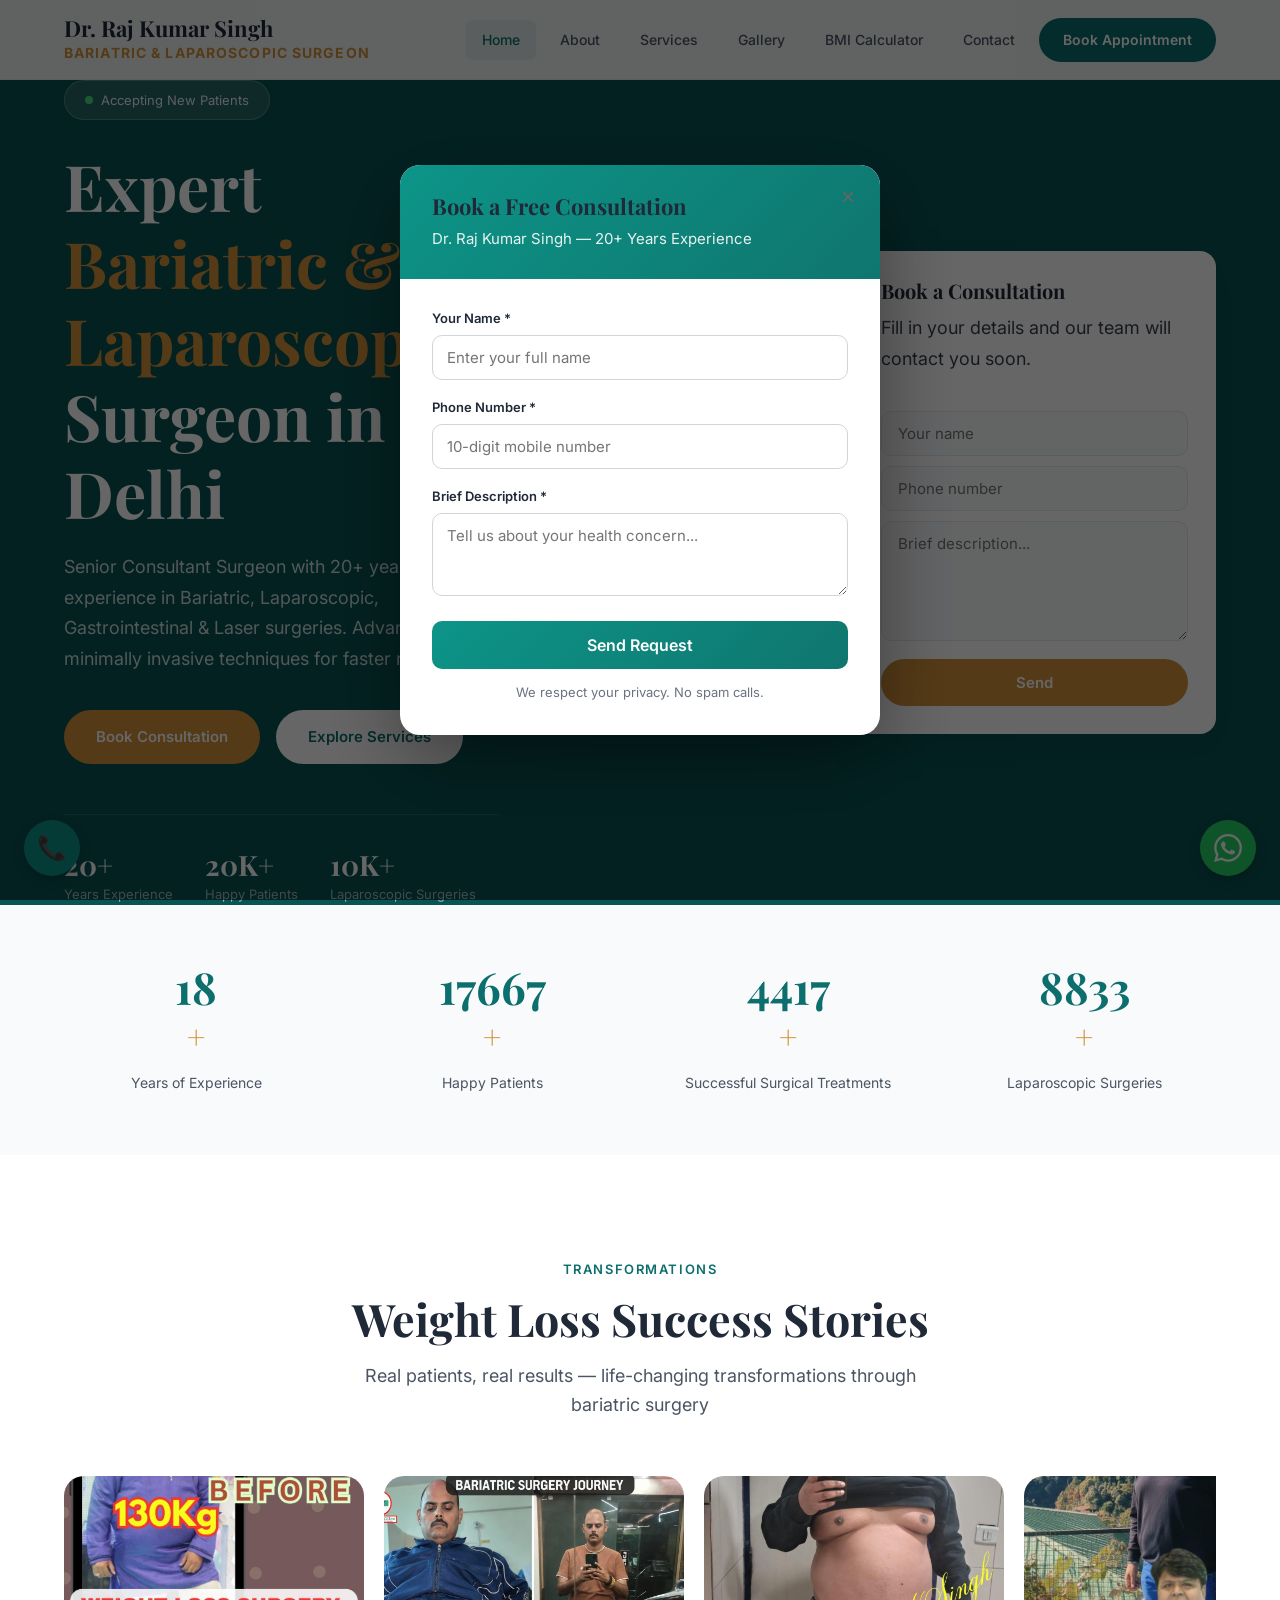
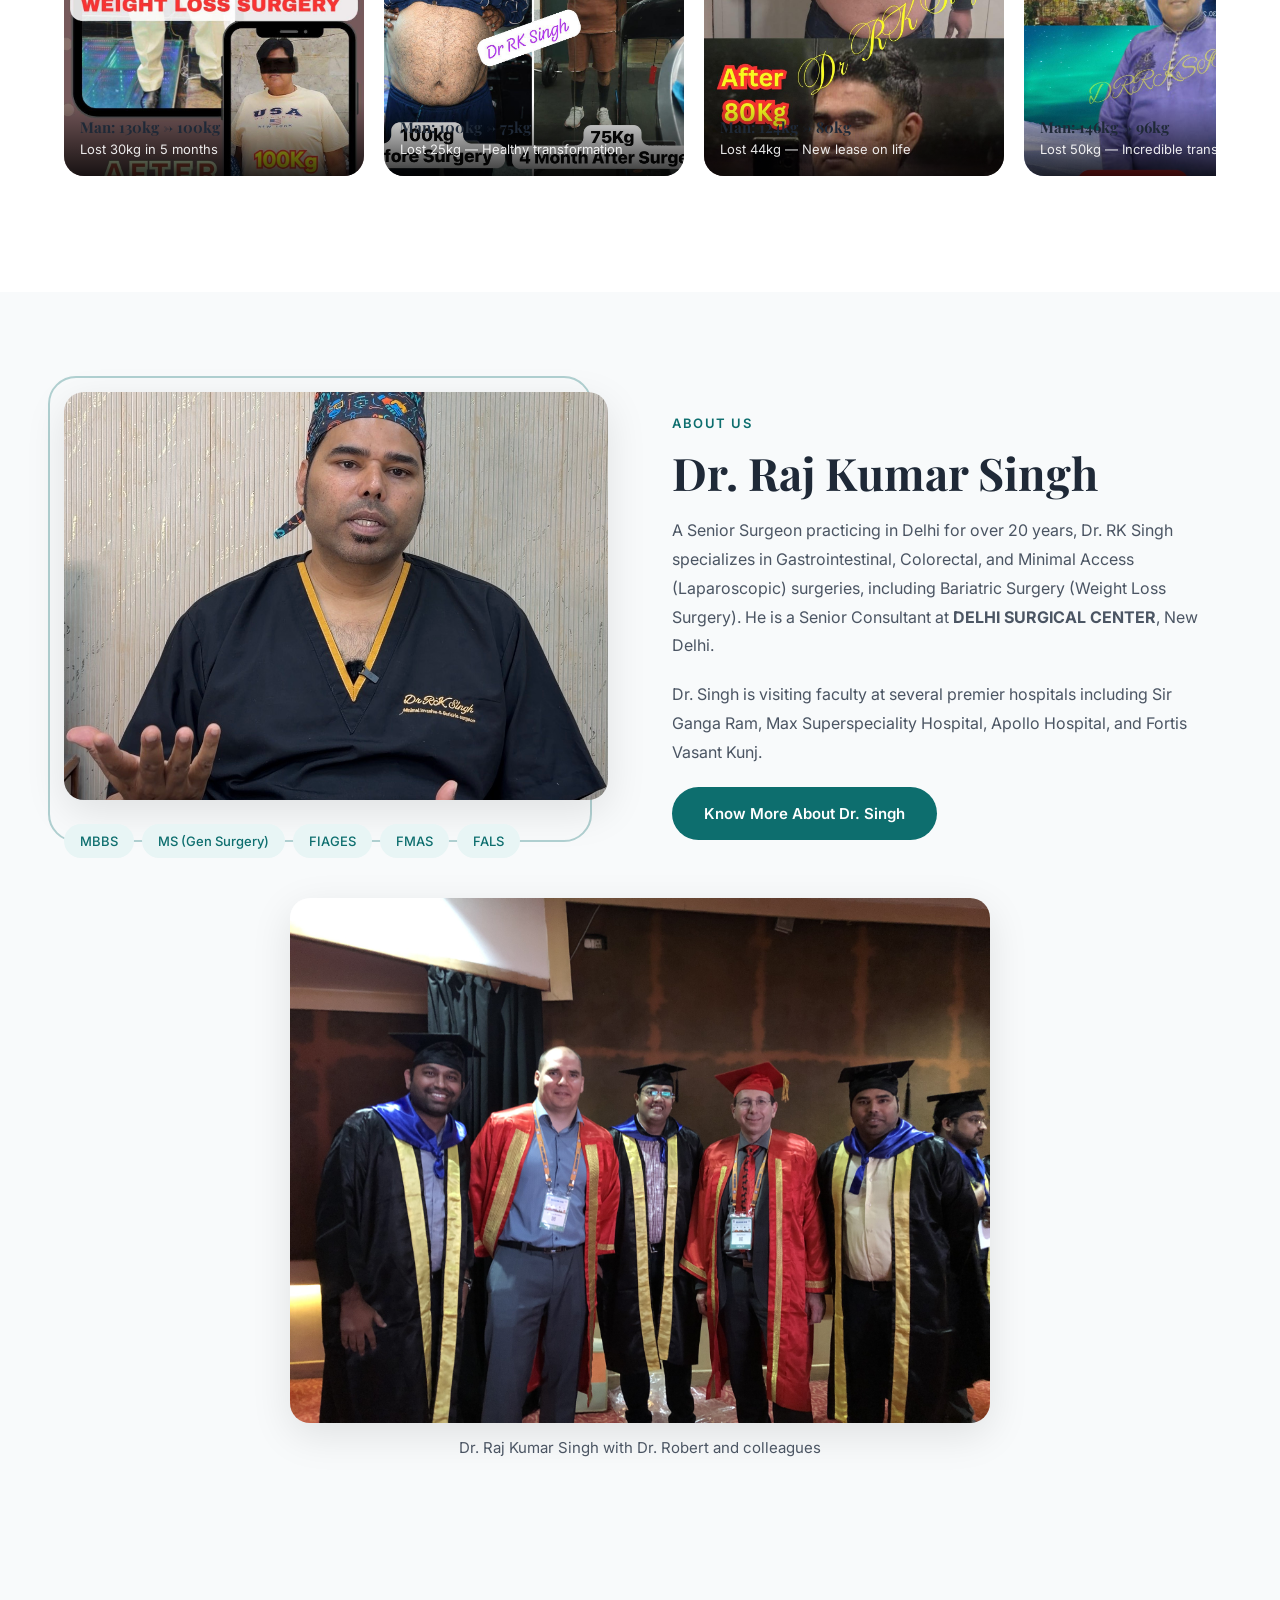
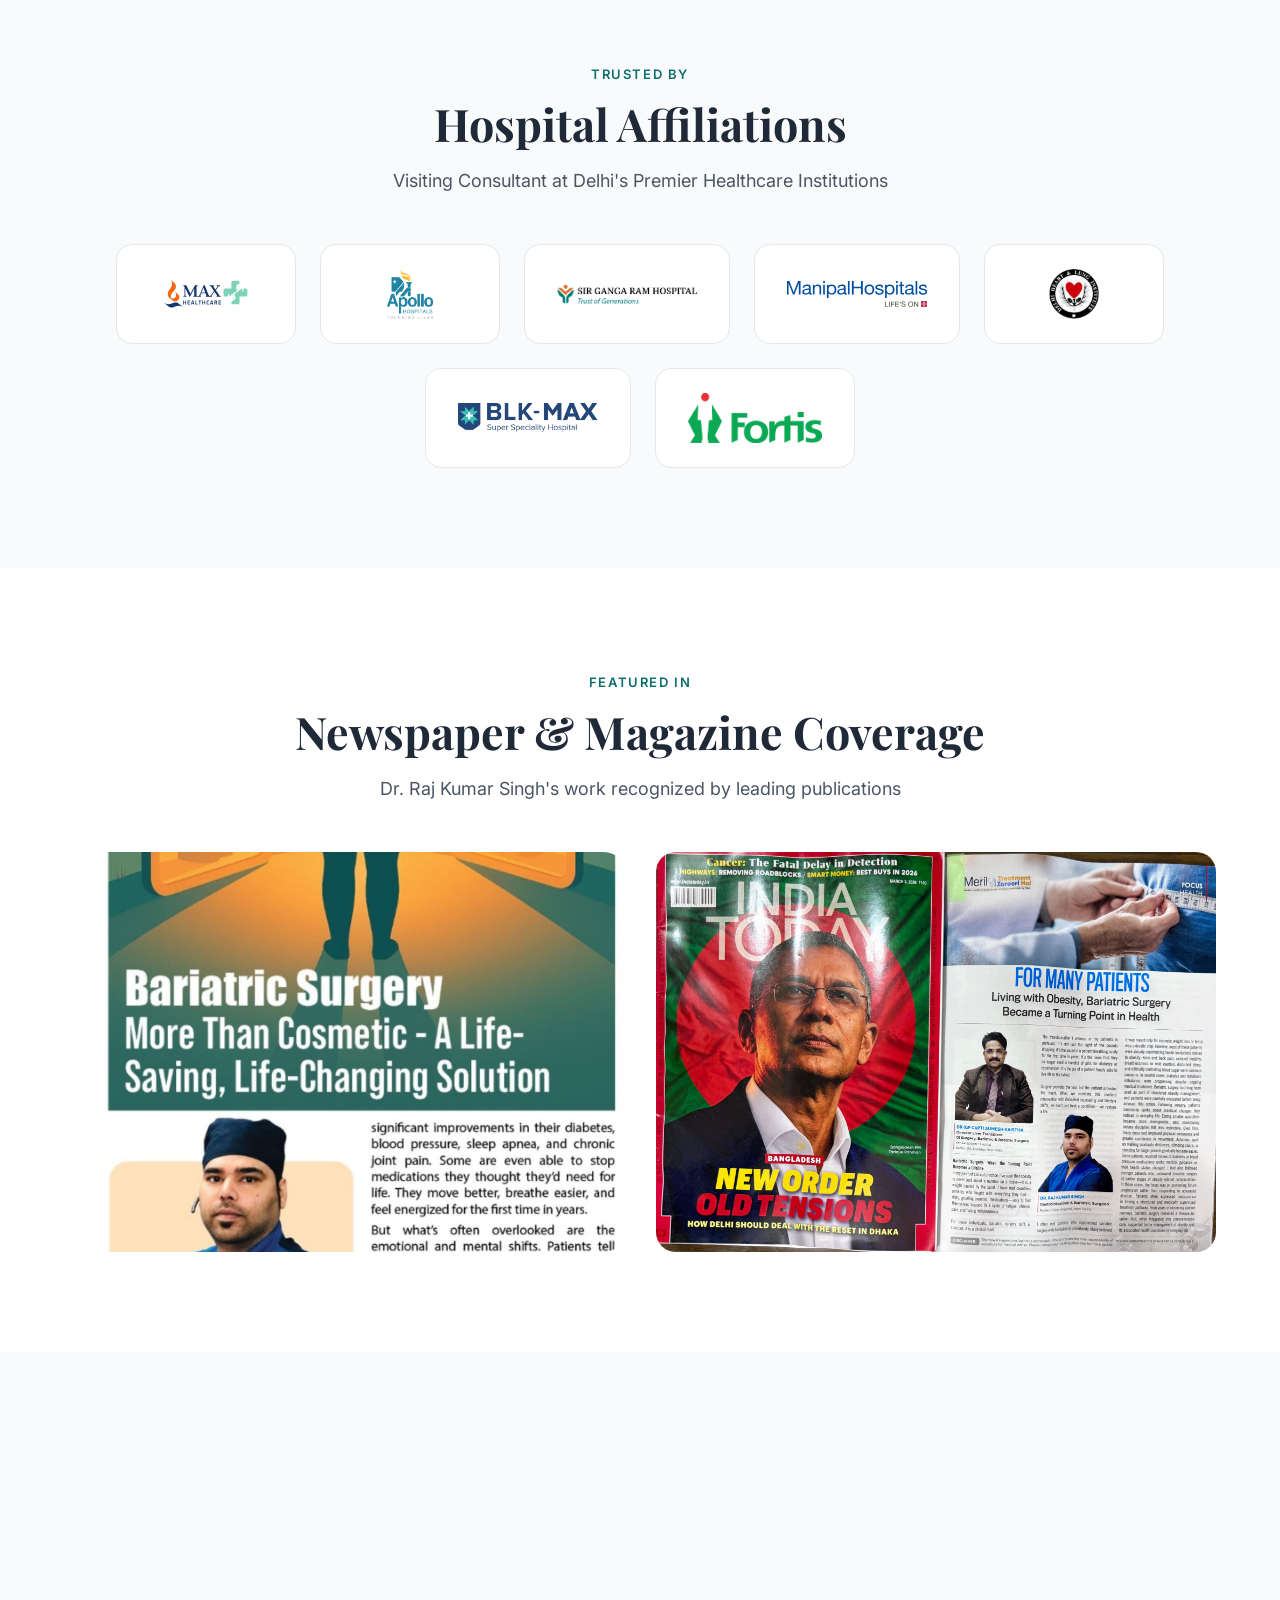
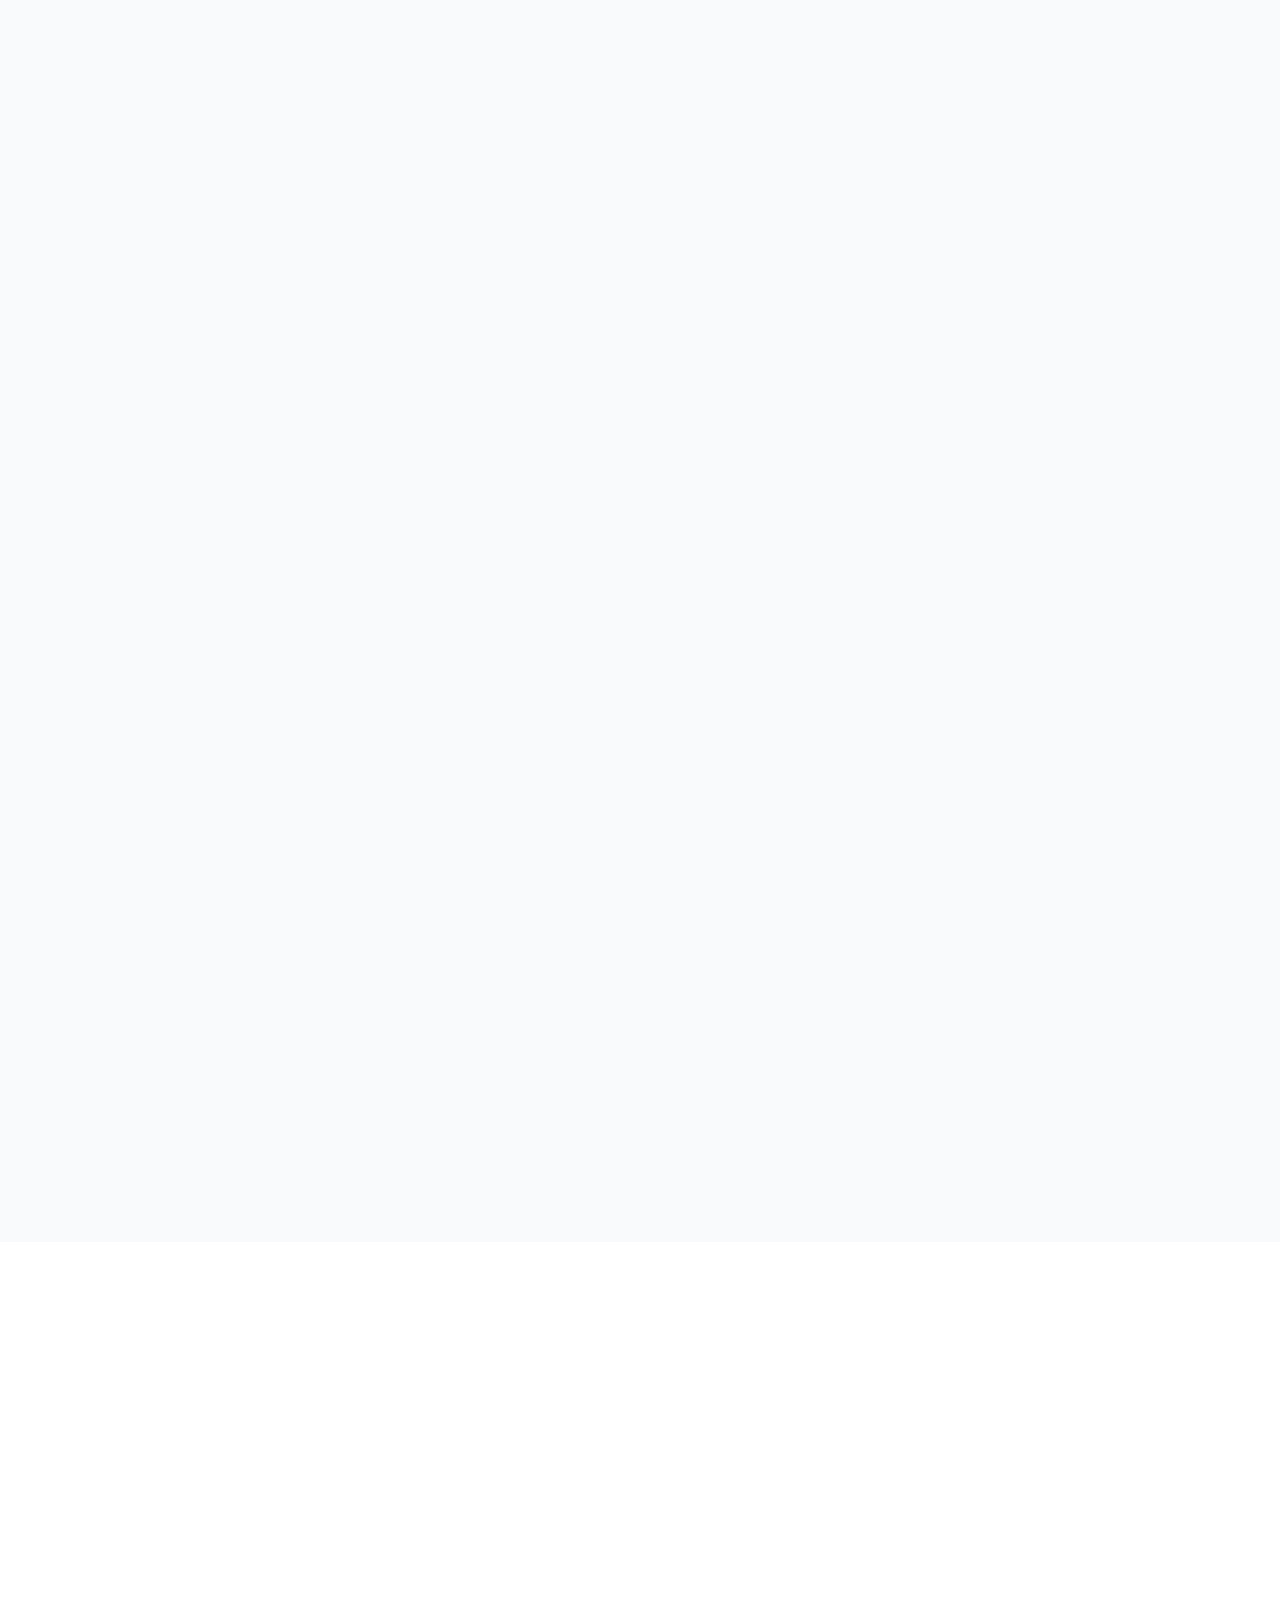
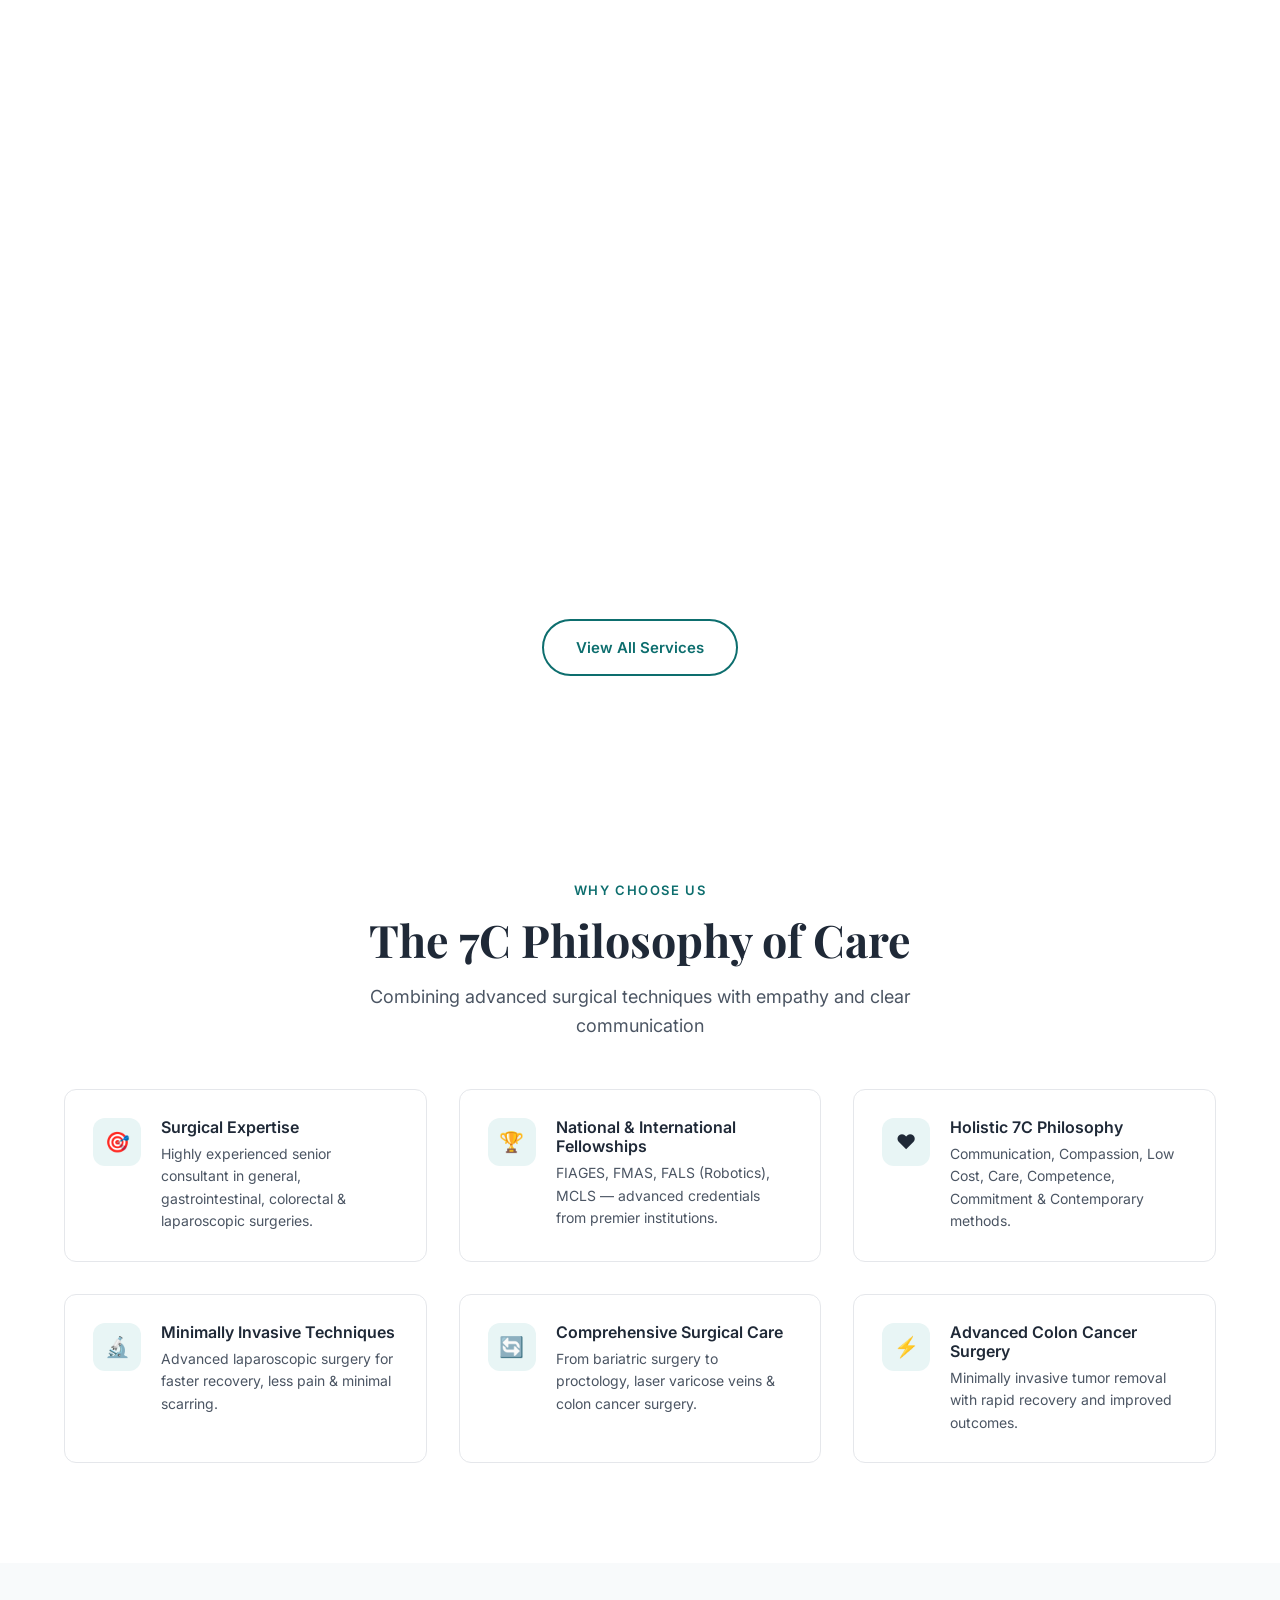
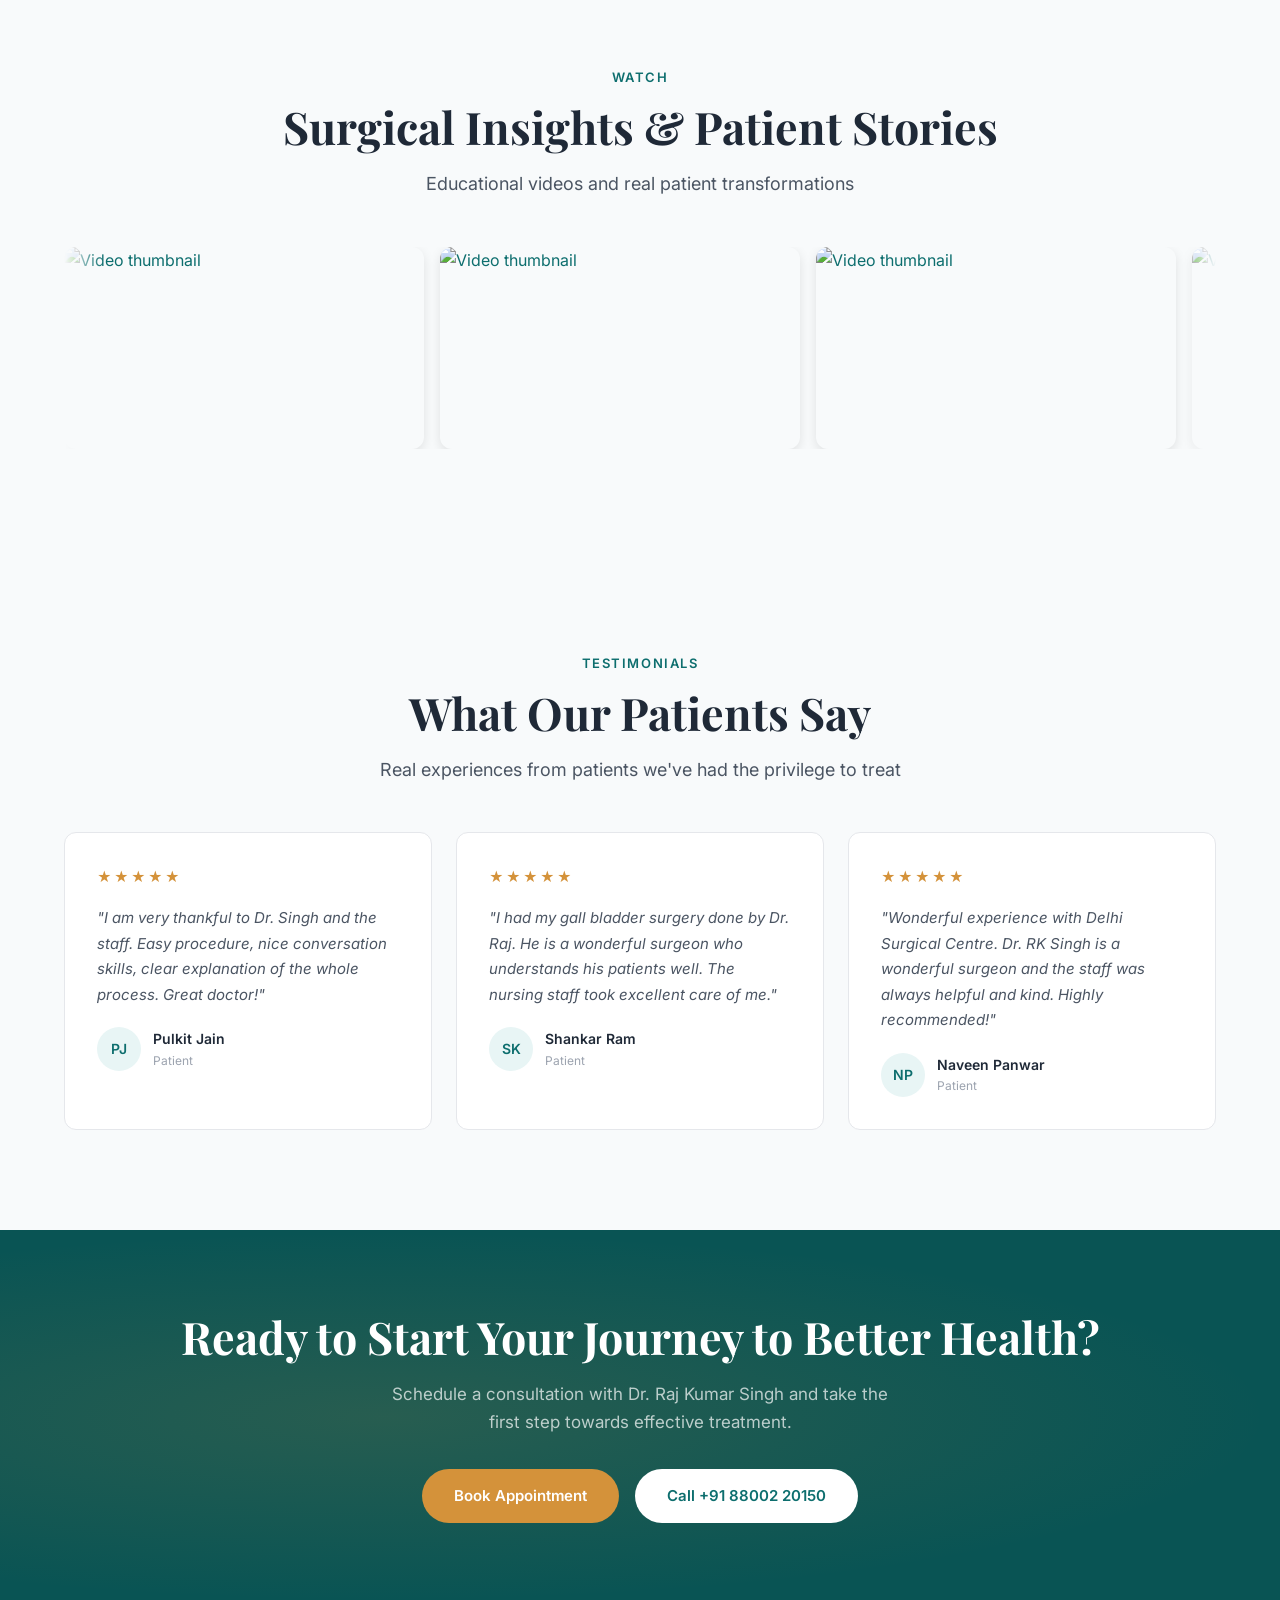
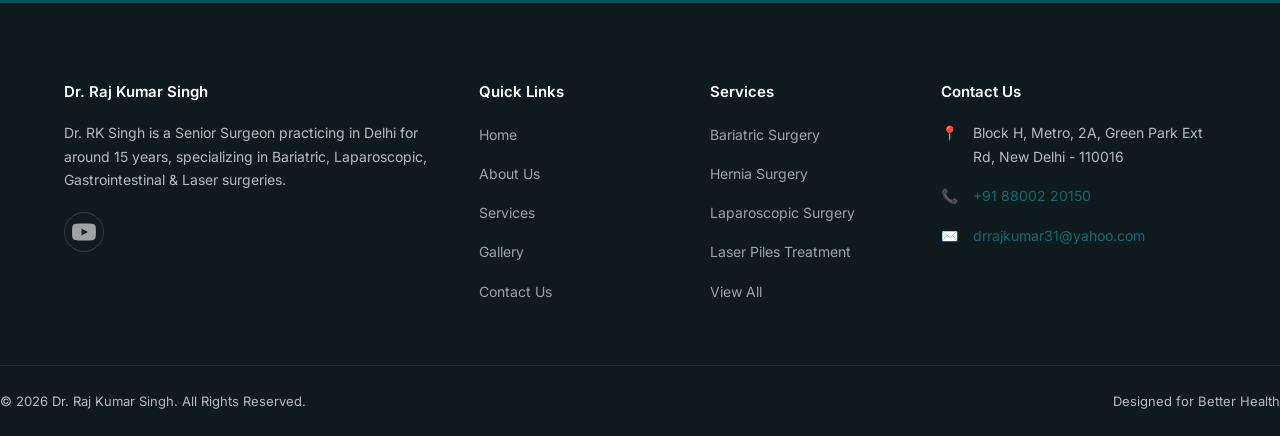
==== commit 2ce5c0c2: "Add popup form, news section, success stories, hospital logos, auto-scroll carousel" ====
--- a/index.html
+++ b/index.html
@@ -212,59 +212,80 @@
           <h2 class="section-title">Weight Loss Success Stories</h2>
           <p class="section-subtitle">Real patients, real results — life-changing transformations through bariatric surgery</p>
         </div>
-        <div class="services-grid" style="margin-top:48px;">
-          <div class="fade-in fade-in-delay-1" style="border-radius:var(--radius-lg);overflow:hidden;box-shadow:var(--shadow-md);position:relative;aspect-ratio:4/3;">
-            <img src="assets/images/Man 130kg to 100kg in 5 months.jpeg" alt="Man lost 30kg in 5 months - 130kg to 100kg" style="width:100%;height:100%;object-fit:cover;" loading="lazy">
-            <div style="position:absolute;bottom:0;left:0;right:0;padding:20px;background:linear-gradient(transparent,rgba(0,0,0,0.8));color:#fff;">
-              <h4 style="margin:0 0 4px;">Man: 130kg → 100kg</h4>
-              <p style="margin:0;font-size:0.875rem;opacity:0.9;">Lost 30kg in just 5 months</p>
-            </div>
-          </div>
-          <div class="fade-in fade-in-delay-1" style="border-radius:var(--radius-lg);overflow:hidden;box-shadow:var(--shadow-md);position:relative;aspect-ratio:4/3;">
-            <img src="assets/images/Man124Kgto80Kg.jpeg" alt="Man lost 44kg - 124kg to 80kg" style="width:100%;height:100%;object-fit:cover;" loading="lazy">
-            <div style="position:absolute;bottom:0;left:0;right:0;padding:20px;background:linear-gradient(transparent,rgba(0,0,0,0.8));color:#fff;">
-              <h4 style="margin:0 0 4px;">Man: 124kg → 80kg</h4>
-              <p style="margin:0;font-size:0.875rem;opacity:0.9;">Lost 44kg — New lease on life</p>
-            </div>
-          </div>
-          <div class="fade-in fade-in-delay-2" style="border-radius:var(--radius-lg);overflow:hidden;box-shadow:var(--shadow-md);position:relative;aspect-ratio:4/3;">
-            <img src="assets/images/Man146To96.jpeg" alt="Man lost 50kg - 146kg to 96kg" style="width:100%;height:100%;object-fit:cover;" loading="lazy">
-            <div style="position:absolute;bottom:0;left:0;right:0;padding:20px;background:linear-gradient(transparent,rgba(0,0,0,0.8));color:#fff;">
-              <h4 style="margin:0 0 4px;">Man: 146kg → 96kg</h4>
-              <p style="margin:0;font-size:0.875rem;opacity:0.9;">Lost 50kg — Incredible transformation</p>
-            </div>
-          </div>
-          <div class="fade-in fade-in-delay-2" style="border-radius:var(--radius-lg);overflow:hidden;box-shadow:var(--shadow-md);position:relative;aspect-ratio:4/3;">
-            <img src="assets/images/Successful surgery of 160Kg patient.jpeg" alt="Successful surgery of 160kg patient" style="width:100%;height:100%;object-fit:cover;" loading="lazy">
-            <div style="position:absolute;bottom:0;left:0;right:0;padding:20px;background:linear-gradient(transparent,rgba(0,0,0,0.8));color:#fff;">
-              <h4 style="margin:0 0 4px;">Patient: 160kg</h4>
-              <p style="margin:0;font-size:0.875rem;opacity:0.9;">Successful bariatric surgery</p>
-            </div>
-          </div>
-          <div class="fade-in fade-in-delay-3" style="border-radius:var(--radius-lg);overflow:hidden;box-shadow:var(--shadow-md);position:relative;aspect-ratio:4/3;">
-            <img src="assets/images/Women_90kgTo50Kg.PNG" alt="Woman lost 40kg - 90kg to 50kg" style="width:100%;height:100%;object-fit:cover;" loading="lazy">
-            <div style="position:absolute;bottom:0;left:0;right:0;padding:20px;background:linear-gradient(transparent,rgba(0,0,0,0.8));color:#fff;">
-              <h4 style="margin:0 0 4px;">Woman: 90kg → 50kg</h4>
-              <p style="margin:0;font-size:0.875rem;opacity:0.9;">Lost 40kg — Complete transformation</p>
-            </div>
-          </div>
-          <div class="fade-in fade-in-delay-3" style="border-radius:var(--radius-lg);overflow:hidden;box-shadow:var(--shadow-md);position:relative;aspect-ratio:4/3;">
-            <img src="assets/images/Women100Kgto64kgIn4Month.PNG" alt="Woman lost 36kg in 4 months - 100kg to 64kg" style="width:100%;height:100%;object-fit:cover;" loading="lazy">
-            <div style="position:absolute;bottom:0;left:0;right:0;padding:20px;background:linear-gradient(transparent,rgba(0,0,0,0.8));color:#fff;">
-              <h4 style="margin:0 0 4px;">Woman: 100kg → 64kg</h4>
-              <p style="margin:0;font-size:0.875rem;opacity:0.9;">Lost 36kg in just 4 months</p>
-            </div>
-          </div>
-          <div class="fade-in fade-in-delay-4" style="border-radius:var(--radius-lg);overflow:hidden;box-shadow:var(--shadow-md);position:relative;aspect-ratio:4/3;">
-            <img src="assets/images/Women120kg to 56kg.jpeg" alt="Woman lost 64kg - 120kg to 56kg" style="width:100%;height:100%;object-fit:cover;" loading="lazy">
-            <div style="position:absolute;bottom:0;left:0;right:0;padding:20px;background:linear-gradient(transparent,rgba(0,0,0,0.8));color:#fff;">
-              <h4 style="margin:0 0 4px;">Woman: 120kg → 56kg</h4>
-              <p style="margin:0;font-size:0.875rem;opacity:0.9;">Lost 64kg — Life-changing results</p>
-            </div>
-          </div>
-        </div>
-      </div>
-    </section>
+        <div style="position:relative;margin-top:48px;">
+          <div id="weightloss-scroll" style="display:flex;gap:20px;overflow-x:auto;-webkit-overflow-scrolling:touch;padding:8px 0 16px;scrollbar-width:none;-ms-overflow-style:none;">
+            <div onclick="openWeightLossLightbox(this)" style="flex:0 0 300px;border-radius:var(--radius-lg);overflow:hidden;box-shadow:var(--shadow-md);position:relative;cursor:pointer;transition:transform 0.3s;" onmouseover="this.style.transform='scale(1.03)'" onmouseout="this.style.transform=''">
+              <img src="assets/images/Man 130kg to 100kg in 5 months.jpeg" alt="Man lost 30kg in 5 months - 130kg to 100kg" style="width:100%;height:300px;object-fit:cover;display:block;" loading="lazy">
+              <div style="position:absolute;bottom:0;left:0;right:0;padding:16px;background:linear-gradient(transparent,rgba(0,0,0,0.8));color:#fff;">
+                <h4 style="margin:0 0 2px;font-size:0.9375rem;">Man: 130kg → 100kg</h4>
+                <p style="margin:0;font-size:0.8125rem;opacity:0.9;">Lost 30kg in 5 months</p>
+              </div>
+            </div>
+            <div onclick="openWeightLossLightbox(this)" style="flex:0 0 300px;border-radius:var(--radius-lg);overflow:hidden;box-shadow:var(--shadow-md);position:relative;cursor:pointer;transition:transform 0.3s;" onmouseover="this.style.transform='scale(1.03)'" onmouseout="this.style.transform=''">
+              <img src="assets/images/man100Kgto75Kg.jpeg" alt="Man lost 25kg - 100kg to 75kg" style="width:100%;height:300px;object-fit:cover;display:block;" loading="lazy">
+              <div style="position:absolute;bottom:0;left:0;right:0;padding:16px;background:linear-gradient(transparent,rgba(0,0,0,0.8));color:#fff;">
+                <h4 style="margin:0 0 2px;font-size:0.9375rem;">Man: 100kg → 75kg</h4>
+                <p style="margin:0;font-size:0.8125rem;opacity:0.9;">Lost 25kg — Healthy transformation</p>
+              </div>
+            </div>
+            <div onclick="openWeightLossLightbox(this)" style="flex:0 0 300px;border-radius:var(--radius-lg);overflow:hidden;box-shadow:var(--shadow-md);position:relative;cursor:pointer;transition:transform 0.3s;" onmouseover="this.style.transform='scale(1.03)'" onmouseout="this.style.transform=''">
+              <img src="assets/images/Man124Kgto80Kg.jpeg" alt="Man lost 44kg - 124kg to 80kg" style="width:100%;height:300px;object-fit:cover;display:block;" loading="lazy">
+              <div style="position:absolute;bottom:0;left:0;right:0;padding:16px;background:linear-gradient(transparent,rgba(0,0,0,0.8));color:#fff;">
+                <h4 style="margin:0 0 2px;font-size:0.9375rem;">Man: 124kg → 80kg</h4>
+                <p style="margin:0;font-size:0.8125rem;opacity:0.9;">Lost 44kg — New lease on life</p>
+              </div>
+            </div>
+            <div onclick="openWeightLossLightbox(this)" style="flex:0 0 300px;border-radius:var(--radius-lg);overflow:hidden;box-shadow:var(--shadow-md);position:relative;cursor:pointer;transition:transform 0.3s;" onmouseover="this.style.transform='scale(1.03)'" onmouseout="this.style.transform=''">
+              <img src="assets/images/Man146To96.jpeg" alt="Man lost 50kg - 146kg to 96kg" style="width:100%;height:300px;object-fit:cover;display:block;" loading="lazy">
+              <div style="position:absolute;bottom:0;left:0;right:0;padding:16px;background:linear-gradient(transparent,rgba(0,0,0,0.8));color:#fff;">
+                <h4 style="margin:0 0 2px;font-size:0.9375rem;">Man: 146kg → 96kg</h4>
+                <p style="margin:0;font-size:0.8125rem;opacity:0.9;">Lost 50kg — Incredible transformation</p>
+              </div>
+            </div>
+            <div onclick="openWeightLossLightbox(this)" style="flex:0 0 300px;border-radius:var(--radius-lg);overflow:hidden;box-shadow:var(--shadow-md);position:relative;cursor:pointer;transition:transform 0.3s;" onmouseover="this.style.transform='scale(1.03)'" onmouseout="this.style.transform=''">
+              <img src="assets/images/Man146kgto96Kg.jpeg" alt="Man lost 50kg - 146kg to 96kg" style="width:100%;height:300px;object-fit:cover;display:block;" loading="lazy">
+              <div style="position:absolute;bottom:0;left:0;right:0;padding:16px;background:linear-gradient(transparent,rgba(0,0,0,0.8));color:#fff;">
+                <h4 style="margin:0 0 2px;font-size:0.9375rem;">Man: 146kg → 96kg</h4>
+                <p style="margin:0;font-size:0.8125rem;opacity:0.9;">Lost 50kg — Life-changing results</p>
+              </div>
+            </div>
+            <div onclick="openWeightLossLightbox(this)" style="flex:0 0 300px;border-radius:var(--radius-lg);overflow:hidden;box-shadow:var(--shadow-md);position:relative;cursor:pointer;transition:transform 0.3s;" onmouseover="this.style.transform='scale(1.03)'" onmouseout="this.style.transform=''">
+              <img src="assets/images/Successful surgery of 160Kg patient.jpeg" alt="Successful surgery of 160kg patient" style="width:100%;height:300px;object-fit:cover;display:block;" loading="lazy">
+              <div style="position:absolute;bottom:0;left:0;right:0;padding:16px;background:linear-gradient(transparent,rgba(0,0,0,0.8));color:#fff;">
+                <h4 style="margin:0 0 2px;font-size:0.9375rem;">Patient: 160kg</h4>
+                <p style="margin:0;font-size:0.8125rem;opacity:0.9;">Successful bariatric surgery</p>
+              </div>
+            </div>
+            <div onclick="openWeightLossLightbox(this)" style="flex:0 0 300px;border-radius:var(--radius-lg);overflow:hidden;box-shadow:var(--shadow-md);position:relative;cursor:pointer;transition:transform 0.3s;" onmouseover="this.style.transform='scale(1.03)'" onmouseout="this.style.transform=''">
+              <img src="assets/images/Women_90kgTo50Kg.PNG" alt="Woman lost 40kg - 90kg to 50kg" style="width:100%;height:300px;object-fit:cover;display:block;" loading="lazy">
+              <div style="position:absolute;bottom:0;left:0;right:0;padding:16px;background:linear-gradient(transparent,rgba(0,0,0,0.8));color:#fff;">
+                <h4 style="margin:0 0 2px;font-size:0.9375rem;">Woman: 90kg → 50kg</h4>
+                <p style="margin:0;font-size:0.8125rem;opacity:0.9;">Lost 40kg — Complete transformation</p>
+              </div>
+            </div>
+            <div onclick="openWeightLossLightbox(this)" style="flex:0 0 300px;border-radius:var(--radius-lg);overflow:hidden;box-shadow:var(--shadow-md);position:relative;cursor:pointer;transition:transform 0.3s;" onmouseover="this.style.transform='scale(1.03)'" onmouseout="this.style.transform=''">
+              <img src="assets/images/Women100Kgto64kgIn4Month.PNG" alt="Woman lost 36kg in 4 months - 100kg to 64kg" style="width:100%;height:300px;object-fit:cover;display:block;" loading="lazy">
+              <div style="position:absolute;bottom:0;left:0;right:0;padding:16px;background:linear-gradient(transparent,rgba(0,0,0,0.8));color:#fff;">
+                <h4 style="margin:0 0 2px;font-size:0.9375rem;">Woman: 100kg → 64kg</h4>
+                <p style="margin:0;font-size:0.8125rem;opacity:0.9;">Lost 36kg in 4 months</p>
+              </div>
+            </div>
+            <div onclick="openWeightLossLightbox(this)" style="flex:0 0 300px;border-radius:var(--radius-lg);overflow:hidden;box-shadow:var(--shadow-md);position:relative;cursor:pointer;transition:transform 0.3s;" onmouseover="this.style.transform='scale(1.03)'" onmouseout="this.style.transform=''">
+              <img src="assets/images/Women120kg to 56kg.jpeg" alt="Woman lost 64kg - 120kg to 56kg" style="width:100%;height:300px;object-fit:cover;display:block;" loading="lazy">
+              <div style="position:absolute;bottom:0;left:0;right:0;padding:16px;background:linear-gradient(transparent,rgba(0,0,0,0.8));color:#fff;">
+                <h4 style="margin:0 0 2px;font-size:0.9375rem;">Woman: 120kg → 56kg</h4>
+                <p style="margin:0;font-size:0.8125rem;opacity:0.9;">Lost 64kg — Life-changing results</p>
+              </div>
+            </div>
+          </div>
+        </div>
+      </div>
+    </section>
+
+    <div id="weightloss-lightbox" style="display:none;position:fixed;top:0;left:0;width:100%;height:100%;background:rgba(0,0,0,0.9);z-index:10002;align-items:center;justify-content:center;padding:20px;" onclick="if(event.target===this)this.style.display='none'">
+      <button onclick="document.getElementById('weightloss-lightbox').style.display='none'" style="position:absolute;top:20px;right:24px;background:none;border:none;color:#fff;font-size:2rem;cursor:pointer;z-index:10003;width:48px;height:48px;border-radius:50%;display:flex;align-items:center;justify-content:center;transition:background 0.2s;" onmouseover="this.style.background='rgba(255,255,255,0.15)'" onmouseout="this.style.background='none'">&times;</button>
+      <img id="weightloss-lightbox-img" src="" alt="" style="max-width:90%;max-height:85vh;border-radius:12px;box-shadow:0 10px 60px rgba(0,0,0,0.5);object-fit:contain;">
+    </div>
 
     <section class="section section-alt" aria-label="About Dr. Raj Kumar Singh">
       <div class="container">
@@ -724,6 +745,40 @@
   <!-- Cloudflare Web Analytics -->
   <script defer src='https://static.cloudflareinsights.com/beacon.min.js' data-cf-beacon='{"token": "c7f1207ebe4949e686ded93152536a3f"}'></script>
   <!-- End Cloudflare Web Analytics -->
+  <script>
+    function openWeightLossLightbox(el) {
+      var img = el.querySelector('img');
+      var lb = document.getElementById('weightloss-lightbox');
+      var lbImg = document.getElementById('weightloss-lightbox-img');
+      lbImg.src = img.src;
+      lbImg.alt = img.alt;
+      lb.style.display = 'flex';
+    }
+
+    (function() {
+      var sc = document.getElementById('weightloss-scroll');
+      if (!sc) return;
+      var isPaused = false;
+
+      function step() {
+        if (!isPaused) {
+          if (sc.scrollLeft + sc.clientWidth >= sc.scrollWidth - 2) {
+            sc.scrollLeft = 0;
+          } else {
+            sc.scrollLeft += 0.7;
+          }
+        }
+        requestAnimationFrame(step);
+      }
+
+      sc.addEventListener('mouseenter', function() { isPaused = true; });
+      sc.addEventListener('mouseleave', function() { isPaused = false; });
+      sc.addEventListener('touchstart', function() { isPaused = true; });
+      sc.addEventListener('touchend', function() { setTimeout(function() { isPaused = false; }, 2000); });
+
+      requestAnimationFrame(step);
+    })();
+  </script>
   <div id="consultation-popup" style="display:none;position:fixed;top:0;left:0;width:100%;height:100%;background:rgba(0,0,0,0.6);z-index:10000;align-items:center;justify-content:center;padding:20px;">
     <div style="background:#fff;border-radius:20px;max-width:480px;width:100%;box-shadow:0 25px 80px rgba(0,0,0,0.4);overflow:hidden;position:relative;animation:popupSlideIn 0.4s ease;">
       <button type="button" onclick="document.getElementById('consultation-popup').style.display='none'" style="position:absolute;top:16px;right:16px;background:none;border:none;font-size:1.5rem;cursor:pointer;color:#666;z-index:1;width:32px;height:32px;border-radius:50%;display:flex;align-items:center;justify-content:center;transition:background 0.2s;" onmouseover="this.style.background='#f0f0f0'" onmouseout="this.style.background='none'">&times;</button>
@@ -757,8 +812,9 @@
     @keyframes popupSlideIn { from { opacity:0; transform:translateY(30px) scale(0.95); } to { opacity:1; transform:translateY(0) scale(1); } }
     #consultation-popup input:focus, #consultation-popup textarea:focus { outline:none; border-color:#0d9488; box-shadow:0 0 0 3px rgba(13,148,136,0.15); }
     #consultation-popup .popup-field-error.show { display:block; }
-    #consultation-popup input.invalid, #consultation-popup textarea.invalid { border-color:#dc2626; }
-  </style>
+     #consultation-popup input.invalid, #consultation-popup textarea.invalid { border-color:#dc2626; }
+     #weightloss-scroll::-webkit-scrollbar { display:none; }
+   </style>
 
   <script>
     document.addEventListener('DOMContentLoaded', function() {
